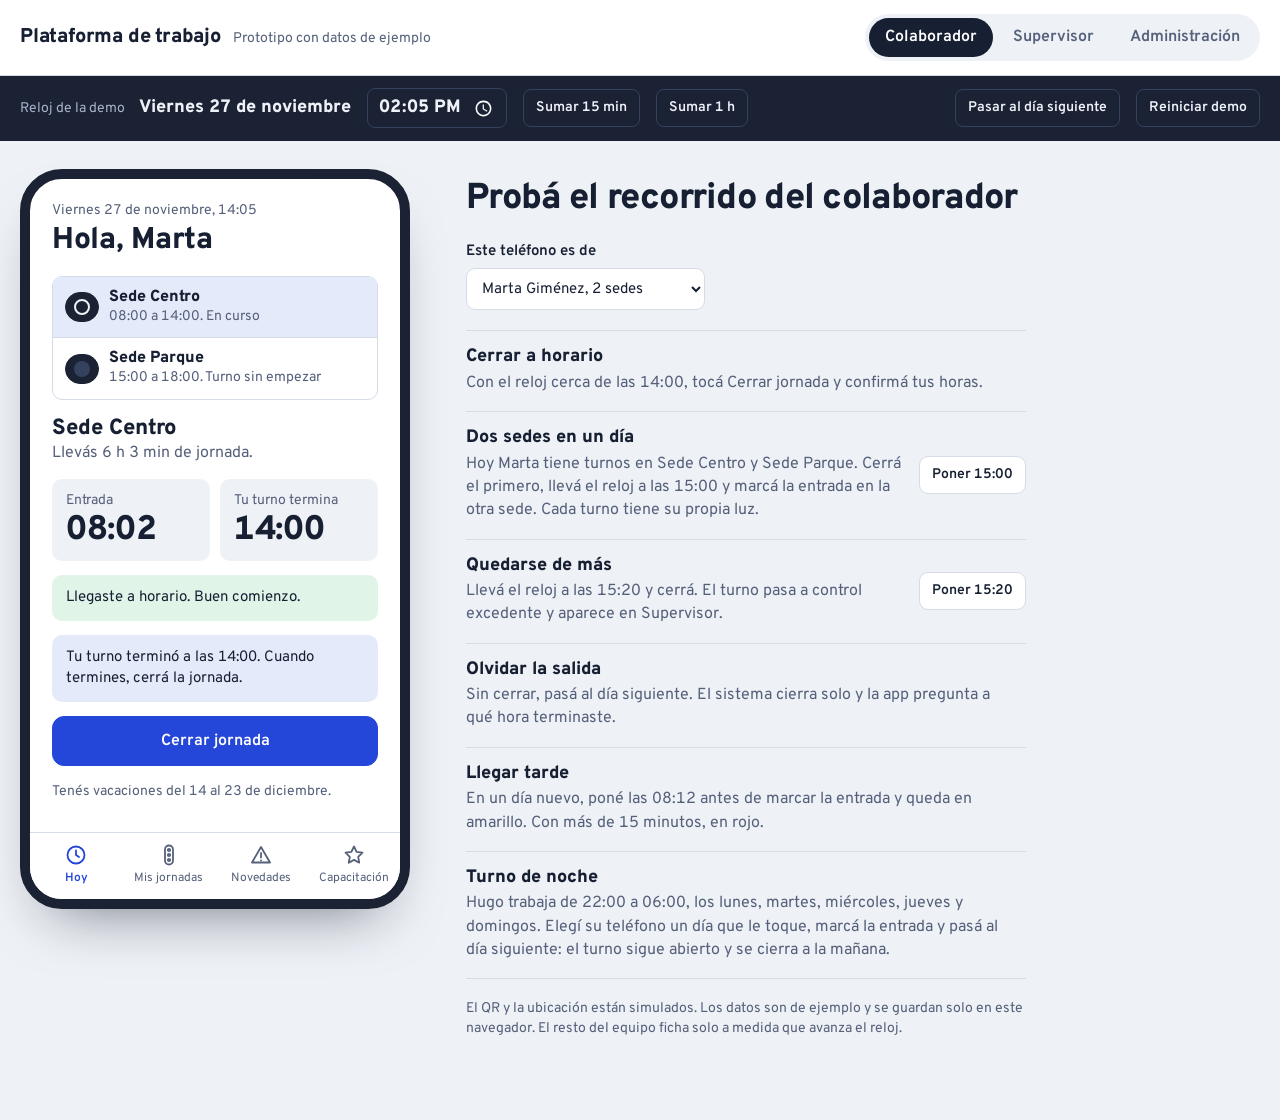
==== sitio/index.html @ c0f63da4 "Primera versión: prototipo navegable e instalable Fichaje por sede con semáforo, control excedente d" ====
<!DOCTYPE html>
<html lang="es">
<head>
<meta charset="utf-8">
<meta name="viewport" content="width=device-width, initial-scale=1">
<title>Plataforma de trabajo</title>
<meta name="robots" content="noindex">
<meta name="theme-color" content="#1A2233">
<link rel="manifest" href="manifest.webmanifest">
<link rel="icon" type="image/png" href="iconos/icono-192.png">
<link rel="apple-touch-icon" href="iconos/apple-touch-icon.png">
<meta name="mobile-web-app-capable" content="yes">
<meta name="apple-mobile-web-app-title" content="Plataforma">
<style>@font-face{font-family:"Overpass";font-style:normal;font-weight:100 900;font-display:swap;src:url(tipografia/overpass-latin-wght-normal.woff2) format("woff2")}</style>
<style>
:root{
  /* Idea de layout: barra y reloj de la demo arriba; el colaborador vive en un marco de teléfono y
     supervisión y administración en una columna ancha. El semáforo es siempre una carcasa oscura con luces. */
  --fondo:#EEF1F6; --superficie:#FFFFFF; --tinta:#172033; --tinta-2:#55607A; --linea:#D5DBE7;
  --accion:#2447D9; --accion-tinta:#FFFFFF; --accion-suave:#E5EAFB;
  --carcasa:#1A2233; --apagada:#35425F; --borde-carcasa:#1A2233; --sobre-carcasa:#EEF1F8; --sobre-carcasa-2:#A8B3CC;
  --verde:#27B56C; --ambar:#F2A51F; --rojo:#E5484D; --estrella:#FFFFFF; --rojo-texto:#B4232A;
  --verde-suave:#E0F4E8; --ambar-suave:#FCF0D6; --rojo-suave:#FBE4E4;
  --papel:#FFFFFF; --papel-tinta:#172033;
  --display:"Overpass","Segoe UI","Helvetica Neue",Arial,sans-serif;
  --cuerpo:"Overpass","Segoe UI","Helvetica Neue",Arial,sans-serif;
  --r:10px;
  color-scheme:light;
}
@media (prefers-color-scheme:dark){
  :root:not([data-theme="light"]){
    --fondo:#0E131D; --superficie:#171E2D; --tinta:#E9EDF6; --tinta-2:#9BA7C0; --linea:#2B354B;
    --accion:#8FA5FF; --accion-tinta:#0E131D; --accion-suave:#1D274A;
    --carcasa:#080B12; --apagada:#283247; --borde-carcasa:#2B354B; --sobre-carcasa:#EEF1F8; --sobre-carcasa-2:#8E9AB5;
    --verde:#35C97D; --ambar:#F5B13A; --rojo:#F0595E; --estrella:#FFFFFF; --rojo-texto:#FF9A9D;
    --verde-suave:#12301F; --ambar-suave:#382B10; --rojo-suave:#3A1719;
    color-scheme:dark;
  }
}
:root[data-theme="dark"]{
  --fondo:#0E131D; --superficie:#171E2D; --tinta:#E9EDF6; --tinta-2:#9BA7C0; --linea:#2B354B;
  --accion:#8FA5FF; --accion-tinta:#0E131D; --accion-suave:#1D274A;
  --carcasa:#080B12; --apagada:#283247; --borde-carcasa:#2B354B; --sobre-carcasa:#EEF1F8; --sobre-carcasa-2:#8E9AB5;
  --verde:#35C97D; --ambar:#F5B13A; --rojo:#F0595E; --estrella:#FFFFFF; --rojo-texto:#FF9A9D;
  --verde-suave:#12301F; --ambar-suave:#382B10; --rojo-suave:#3A1719;
  color-scheme:dark;
}

*,*::before,*::after{box-sizing:border-box}
html{-webkit-text-size-adjust:100%}
body{margin:0;background:var(--fondo);color:var(--tinta);font-family:var(--cuerpo);font-size:16px;line-height:1.45;font-variant-numeric:tabular-nums}
h1,h2,h3,p,ul,ol,dl,dd,fieldset{margin:0;padding:0}
ul,ol{list-style:none}
fieldset{border:0;min-width:0}
legend{padding:0}
h1,h2,h3{font-family:var(--display);font-weight:800;line-height:1.15;text-wrap:balance}
button,input,select,textarea{font:inherit;color:inherit}
button{cursor:pointer}
:focus-visible{outline:3px solid var(--accion);outline-offset:2px}
[hidden]{display:none!important}
.oculto{position:absolute;width:1px;height:1px;overflow:hidden;clip-path:inset(50%);white-space:nowrap}

/* Barra y reloj de la demo */
.barra{display:flex;flex-wrap:wrap;align-items:center;justify-content:space-between;gap:12px 24px;padding:14px 20px;background:var(--superficie);border-bottom:1px solid var(--linea)}
.marca{display:flex;flex-wrap:wrap;align-items:baseline;gap:4px 12px}
.marca strong{font-family:var(--display);font-weight:800;font-size:20px;letter-spacing:-.01em}
.marca span{font-size:14px;color:var(--tinta-2)}
.roles{display:flex;flex-wrap:wrap;gap:4px;padding:4px;background:var(--fondo);border-radius:999px}
.roles a{padding:8px 16px;border-radius:999px;color:var(--tinta-2);font-weight:600;text-decoration:none}
.roles a:hover{color:var(--tinta)}
.roles a[aria-current="page"]{background:var(--tinta);color:var(--superficie)}
.reloj{display:flex;flex-wrap:wrap;align-items:center;gap:10px 16px;padding:12px 20px;background:var(--carcasa);color:var(--sobre-carcasa);border-bottom:1px solid var(--borde-carcasa)}
.reloj-cuando{display:flex;flex-wrap:wrap;align-items:baseline;gap:4px 14px}
.reloj-titulo{font-size:14px;color:var(--sobre-carcasa-2)}
.reloj-fecha{font-family:var(--display);font-weight:800;font-size:18px}
.reloj input[type="time"]{min-height:38px;background:transparent;border:1px solid var(--apagada);border-radius:8px;padding:5px 10px;color:var(--sobre-carcasa);font-weight:800;font-size:18px;color-scheme:dark}
.btn-r{min-height:38px;background:transparent;border:1px solid var(--apagada);border-radius:8px;padding:7px 12px;color:var(--sobre-carcasa);font-weight:600;font-size:14px}
.btn-r:hover{border-color:var(--sobre-carcasa-2)}
.reloj :focus-visible{outline-color:var(--sobre-carcasa)}
.empuja{margin-left:auto}
/* Aviso para instalar en el teléfono: solo existe en el sitio publicado */
.instalar{display:flex;flex-wrap:wrap;align-items:center;gap:10px 14px;padding:12px 20px;background:var(--accion-suave);border-bottom:1px solid var(--linea)}
.instalar p{flex:1 1 260px;font-size:15px}

main{max-width:1320px;margin:0 auto;padding:28px 20px 80px}

/* Botones y formularios */
.btn{display:inline-flex;align-items:center;justify-content:center;min-height:50px;padding:12px 18px;border-radius:12px;border:1.5px solid var(--linea);background:var(--superficie);color:var(--tinta);font-weight:600;font-size:16px;text-align:center}
.btn:hover{border-color:var(--tinta-2)}
.btn.primario{background:var(--accion);border-color:var(--accion);color:var(--accion-tinta)}
.btn.primario:hover{filter:brightness(1.1)}
.btn.chico{min-height:38px;padding:7px 12px;font-size:14px;border-radius:9px}
.btn.ancho{width:100%}
.enlace{align-self:flex-start;background:none;border:0;padding:4px 0;color:var(--accion);font-weight:600;text-decoration:underline;text-underline-offset:3px;text-align:left}
input[type="text"],input[type="time"],input[type="date"],input[type="number"],select,textarea{min-height:42px;max-width:100%;background:var(--superficie);border:1.5px solid var(--linea);border-radius:9px;padding:8px 11px;font-weight:400}
input[type="file"]{max-width:100%;font-size:14px;font-weight:400}
textarea{width:100%;min-height:64px;resize:vertical}
input:disabled{opacity:.6}
.campo{display:flex;flex-direction:column;gap:6px;font-weight:600;font-size:15px}
.campo legend{font-weight:600;font-size:15px;margin-bottom:8px}
.campo-linea select{align-self:flex-start}
.opcion{display:flex;align-items:flex-start;gap:12px;padding:12px 14px;border:1.5px solid var(--linea);border-radius:var(--r);font-weight:400;font-size:16px;cursor:pointer}
.opcion + .opcion{margin-top:8px}
.opcion input{width:22px;height:22px;margin:1px 0 0;accent-color:var(--accion);flex:none}
.opcion:has(input:checked){border-color:var(--accion);background:var(--accion-suave)}
.segmento{display:grid;grid-template-columns:repeat(3,minmax(0,1fr));gap:6px}
.segmento label{position:relative;display:block;cursor:pointer}
.segmento input{position:absolute;inset:0;opacity:0;margin:0;cursor:pointer}
.segmento span{display:block;text-align:center;padding:10px 6px;border:1.5px solid var(--linea);border-radius:9px;font-weight:600}
.segmento input:checked + span{background:var(--tinta);border-color:var(--tinta);color:var(--superficie)}
.segmento input:focus-visible + span{outline:3px solid var(--accion);outline-offset:2px}
.nota{padding:12px 14px;border-radius:var(--r);font-size:15px}
.nota.ok{background:var(--verde-suave)}
.nota.obs{background:var(--ambar-suave)}
.nota.falta{background:var(--rojo-suave)}
.nota.info{background:var(--accion-suave)}
.form-nota{display:flex;flex-direction:column;gap:10px}
.fila-form{display:flex;flex-wrap:wrap;gap:8px;align-items:center}
.ayuda{font-size:14px;color:var(--tinta-2)}
.error{font-size:14px;font-weight:600;color:var(--rojo-texto)}
.error:empty{display:none}
.pill{display:inline-block;padding:2px 10px;border-radius:999px;background:var(--fondo);border:1px solid var(--linea);font-size:13px;font-weight:600;white-space:nowrap}
.pill.crit-alta{background:var(--rojo-suave);border-color:transparent}
.pill.crit-media{background:var(--ambar-suave);border-color:transparent}
.pill.est-resuelta{background:var(--verde-suave);border-color:transparent}
.pill.est-en_curso{background:var(--accion-suave);border-color:transparent}
.pill.fer{background:var(--tinta);border-color:var(--tinta);color:var(--superficie)}
.dia .pill,.nombre .pill{margin-left:8px;vertical-align:1px}
.caso-quien .pill + .pill{margin-left:6px}

/* Luces del semáforo: siempre sobre carcasa oscura */
.luz{--d:16px;position:relative;display:inline-block;width:var(--d);height:var(--d);border-radius:50%;background:var(--apagada);flex:none;vertical-align:middle}
.luz-verde{background:var(--verde)}
.luz-amarillo{background:var(--ambar)}
.luz-rojo{background:var(--rojo)}
.luz-revision{background:transparent;border:2px dashed var(--sobre-carcasa-2)}
.luz-en_curso{background:transparent;border:2px solid var(--sobre-carcasa)}
.luz-justificada::after{content:"";position:absolute;left:22%;right:22%;top:calc(50% - 1px);height:2px;border-radius:2px;background:var(--sobre-carcasa-2)}
.luz-estrella{background:none;border-radius:0;transform:scale(1.4)}
.luz-estrella svg{display:block;width:100%;height:100%;fill:var(--estrella)}
.chip-luz{display:inline-flex;align-items:center;justify-content:center;gap:7px;min-width:30px;height:30px;padding:0 8px;background:var(--carcasa);border:1px solid var(--borde-carcasa);border-radius:999px;color:var(--sobre-carcasa);font-weight:800;font-size:14px;flex:none}
.chips{display:flex;flex-wrap:wrap;gap:6px;min-width:236px}

/* Colaborador */
.demo-colab{display:grid;grid-template-columns:minmax(0,390px) minmax(0,1fr);gap:56px;align-items:start}
.telefono{display:grid;grid-template-rows:auto minmax(0,1fr) auto;height:740px;background:var(--superficie);border:10px solid var(--carcasa);border-radius:42px;overflow:hidden;box-shadow:0 30px 60px -32px rgba(15,22,40,.6)}
.cabecera-app{padding:22px 22px 12px}
.fecha-app{font-size:14px;color:var(--tinta-2)}
.cabecera-app h1{font-size:30px;letter-spacing:-.01em;margin-top:2px}
.pantalla{overflow-y:auto;padding:6px 22px 24px;display:flex;flex-direction:column;gap:16px}
.tabs{display:grid;grid-template-columns:repeat(4,minmax(0,1fr));border-top:1px solid var(--linea);background:var(--superficie)}
.tabs button{display:flex;flex-direction:column;align-items:center;gap:3px;padding:10px 2px 12px;background:none;border:0;color:var(--tinta-2);font-size:12px}
.tabs button[aria-current="true"]{color:var(--accion);font-weight:600}
.tabs svg{width:24px;height:24px;fill:none;stroke:currentColor;stroke-width:1.8;stroke-linecap:round;stroke-linejoin:round}
.bloque{display:flex;flex-direction:column;gap:14px}
.sede{font-family:var(--display);font-weight:800;font-size:22px;line-height:1.2}
.turno-txt{color:var(--tinta-2)}
.titulo-tab{font-size:22px}
.subtitulo{font-size:17px;margin-top:6px}
.tiempos{display:grid;grid-template-columns:repeat(2,minmax(0,1fr));gap:10px}
.tiempo{display:flex;flex-direction:column;background:var(--fondo);border-radius:var(--r);padding:12px 14px}
.tiempo span{font-size:14px;color:var(--tinta-2)}
.tiempo strong{font-family:var(--display);font-weight:800;font-size:34px;line-height:1.1;letter-spacing:-.01em}
.qr-caja{display:flex;flex-direction:column;align-items:center;gap:8px;padding:18px;background:var(--fondo);border-radius:var(--r);font-size:14px;color:var(--tinta-2)}
.qr{width:128px;height:128px;background:var(--papel);border-radius:8px}
.qr rect{fill:var(--papel-tinta)}
.qr .hueco{fill:var(--papel)}

.cierre-ok{display:flex;flex-direction:column;align-items:center;text-align:center;gap:12px;padding-top:4px}
.semaforo-v{display:grid;gap:9px;padding:11px;background:var(--carcasa);border:1px solid var(--borde-carcasa);border-radius:30px}
.foco{display:grid;place-items:center;width:46px;height:46px;border-radius:50%;background:var(--apagada)}
.foco.verde{background:var(--verde)}
.foco.ambar{background:var(--ambar)}
.foco.rojo{background:var(--rojo)}
.foco.en-revision{background:transparent;border:3px dashed var(--sobre-carcasa-2)}
.foco.con-estrella{background:transparent}
.foco.con-estrella svg{width:48px;height:48px;fill:var(--estrella)}
.cierre-ok h2{font-size:30px;letter-spacing:-.01em}
.mensaje{font-size:18px;max-width:27ch}
.resultado{display:flex;align-items:center;gap:10px;font-weight:600;font-size:15px;text-align:left}
.racha{color:var(--tinta-2);font-size:15px}
.acciones{display:flex;flex-direction:column;gap:10px;width:100%;margin-top:6px}
.festejo .foco.on{animation:encender .8s cubic-bezier(.2,.8,.2,1) both}
.festejo h2,.festejo .mensaje{animation:subir .5s .3s ease-out both}
@keyframes encender{0%{transform:scale(.55);filter:brightness(.35)}60%{transform:scale(1.12);filter:none}100%{transform:scale(1)}}
@keyframes subir{from{opacity:0;transform:translateY(8px)}to{opacity:1;transform:none}}

.cuentas{display:grid;grid-template-columns:repeat(2,minmax(0,1fr));gap:8px 12px}
.cuentas li{display:flex;align-items:center;gap:8px;font-size:15px}
.fila{display:grid;grid-template-columns:46px minmax(0,1fr)}
.riel{display:grid;place-items:center;background:var(--carcasa);border-left:1px solid var(--borde-carcasa);border-right:1px solid var(--borde-carcasa)}
.fila:first-child .riel{border-top:1px solid var(--borde-carcasa);border-radius:23px 23px 0 0}
.fila:last-child .riel{border-bottom:1px solid var(--borde-carcasa);border-radius:0 0 23px 23px}
.fila:only-child .riel{border-radius:23px}
.riel .luz{--d:20px}
.cont{min-width:0;padding:12px 0 12px 14px;border-bottom:1px solid var(--linea)}
.fila:last-child .cont{border-bottom:0}
.linea1{display:flex;justify-content:space-between;align-items:baseline;gap:10px}
.dia{font-weight:800}
.horas{color:var(--tinta-2);font-size:15px;white-space:nowrap}
.det{font-size:15px}
.descargo{font-size:14px;color:var(--tinta-2);margin-top:2px}
.form-descargo{display:flex;flex-direction:column;align-items:flex-start;gap:8px;margin-top:6px}
.lista-nov li{display:flex;flex-direction:column;gap:4px;padding:12px 0;border-bottom:1px solid var(--linea)}
.lista-nov li:last-child{border-bottom:0}
.logros{display:flex;flex-direction:column}
.logros li{display:flex;align-items:baseline;gap:12px;padding:10px 0;border-bottom:1px solid var(--linea);font-size:15px}
.logros b{font-family:var(--display);font-weight:800;font-size:22px;min-width:74px}

.guia{display:flex;flex-direction:column;gap:20px;max-width:560px;padding-top:10px}
.guia h2{font-size:36px;letter-spacing:-.02em}
.pruebas li{display:grid;grid-template-columns:minmax(0,1fr) auto;gap:4px 16px;align-items:center;padding:16px 0;border-top:1px solid var(--linea)}
.pruebas li:last-child{border-bottom:1px solid var(--linea)}
.pruebas h3{grid-column:1;font-size:18px}
.pruebas p{grid-column:1;color:var(--tinta-2)}
.pruebas .btn{grid-column:2;grid-row:1 / span 2}

/* Supervisión y administración */
.pagina{display:flex;flex-direction:column;gap:38px}
.titulo-pagina h1{font-size:40px;letter-spacing:-.02em}
.titulo-pagina p{color:var(--tinta-2)}
.indicadores{display:grid;grid-template-columns:repeat(4,minmax(0,1fr));border-top:1px solid var(--linea);border-bottom:1px solid var(--linea)}
.indicadores li{display:flex;align-items:baseline;gap:10px;padding:14px 16px 14px 0}
.indicadores li + li{border-left:1px solid var(--linea);padding-left:16px}
.indicadores b{font-family:var(--display);font-weight:800;font-size:30px}
.indicadores span{color:var(--tinta-2);font-size:15px}
.seccion{display:flex;flex-direction:column;gap:14px}
.seccion > h2{font-size:24px;letter-spacing:-.01em}
.bajada{color:var(--tinta-2);margin-top:-8px;max-width:72ch}
.panel{background:var(--superficie);border:1px solid var(--linea);border-radius:14px}
.vacio{padding:18px 20px;color:var(--tinta-2)}
.nombre{font-weight:800}
td .nombre{white-space:nowrap}
.sub{color:var(--tinta-2);font-size:15px}
.caso{display:grid;grid-template-columns:minmax(0,210px) minmax(0,1fr) minmax(0,270px);gap:22px;padding:18px 20px;border-bottom:1px solid var(--linea)}
.caso:last-child{border-bottom:0}
.caso-quien{display:flex;flex-direction:column;gap:6px}
.caso-datos{display:grid;grid-template-columns:repeat(2,minmax(0,1fr));gap:10px 18px;align-content:start}
.caso-datos dt{font-size:13px;color:var(--tinta-2)}
.caso-datos dd{font-weight:600}
.caso-datos .ancho{grid-column:1 / -1}
.caso-datos .ancho dd{font-weight:400}
.caso-form{display:flex;flex-direction:column;align-items:flex-start;gap:10px}
.caso-form legend{font-size:13px;color:var(--tinta-2);margin-bottom:4px}
.radio{display:flex;align-items:center;gap:8px;padding:4px 0;cursor:pointer}
.radio input{width:18px;height:18px;margin:0;accent-color:var(--accion)}
.linea{display:flex;align-items:center;gap:10px;font-size:15px}
.renglon{display:grid;grid-template-columns:auto minmax(0,1fr) auto;gap:14px;align-items:center;padding:14px 20px;border-bottom:1px solid var(--linea)}
.renglon.dos{grid-template-columns:minmax(0,1fr) auto}
.renglon > .pill{min-width:62px;text-align:center}
.renglon:last-child{border-bottom:0}
.renglon-accion{display:flex;flex-wrap:wrap;gap:8px;align-items:center}
.renglon-accion select{min-height:38px;padding:5px 9px;font-size:15px}
.tabla-wrap{overflow-x:auto}
table{width:100%;border-collapse:collapse;font-size:15px}
th{padding:12px 14px;border-bottom:1px solid var(--linea);font-size:13px;font-weight:600;color:var(--tinta-2);text-align:left;white-space:nowrap}
td{padding:11px 14px;border-bottom:1px solid var(--linea);vertical-align:middle}
tbody tr:last-child td{border-bottom:0}
tfoot td{border-top:1px solid var(--linea);border-bottom:0;font-weight:600}
td.num,th.num{text-align:right;white-space:nowrap}
.estado-celda{display:flex;align-items:center;gap:9px;min-width:220px}
.tabla-edit input,.tabla-edit select{min-height:38px;padding:5px 9px;font-size:15px}
.tabla-edit th,.tabla-edit td{padding-left:6px;padding-right:6px}
.tabla-edit th:first-child,.tabla-edit td:first-child{padding-left:20px}
.tabla-edit input[type="text"]{width:132px}
.tabla-edit input[type="number"]{width:100px}
.par{display:inline-flex;align-items:center;gap:8px;white-space:nowrap;color:var(--tinta-2);font-size:14px}
.par input{color:var(--tinta)}
.tilde{display:inline-flex;align-items:center;gap:8px;cursor:pointer}
.tilde input{width:18px;height:18px;min-height:0;margin:0;padding:0;accent-color:var(--accion)}
.form-alta{display:grid;grid-template-columns:repeat(auto-fit,minmax(215px,1fr));gap:12px;align-items:end;padding:18px 20px;border-top:1px solid var(--linea)}
.form-alta .error,.form-alta .btn{grid-column:1 / -1}
.form-alta .btn{justify-self:start}
.form-alta input,.form-alta select{width:100%}
.reglas{display:grid;grid-template-columns:repeat(3,minmax(0,1fr));gap:20px;padding:18px 20px}
.regla{display:flex;flex-direction:column;align-items:flex-start;gap:6px}
.regla label{font-weight:800}
.regla p{font-size:14px;color:var(--tinta-2)}
.regla p.nombre{font-size:16px;color:var(--tinta)}
.regla input{width:96px}
.pie-tabla{padding:12px 20px 16px;border-top:1px solid var(--linea);font-size:14px;color:var(--tinta-2);max-width:none}

.tablero-wrap{overflow-x:auto;padding:16px 20px 12px}
.tablero{display:grid;row-gap:8px;align-items:center;width:max-content}
.t-dia{font-size:12px;line-height:1.2;color:var(--tinta-2);text-align:center}
.t-dia span{display:block}
.t-dia.fer{margin:0 2px;padding:2px 0;border-radius:6px;background:var(--tinta);color:var(--superficie)}
.leyenda .t-dia.muestra{display:inline-grid;place-items:center;width:22px;height:22px;margin:0;padding:0;font-weight:600}
.t-nombre{padding-right:16px;font-weight:600;white-space:nowrap;line-height:1.2}
.t-nombre span{display:block;font-weight:400;font-size:12px;color:var(--tinta-2)}
.t-celda{display:grid;place-items:center;height:32px;background:var(--carcasa)}
.t-celda.pri{border-radius:16px 0 0 16px}
.t-celda.ult{border-radius:0 16px 16px 0}
.t-luz{display:grid;place-items:center;width:28px;height:28px;padding:0;background:none;border:0;border-radius:50%}
.t-luz:hover{background:var(--apagada)}
.t-luz[aria-pressed="true"]{box-shadow:0 0 0 2px var(--sobre-carcasa)}
.t-luz:focus-visible{outline-color:var(--sobre-carcasa)}
.leyenda{display:flex;flex-wrap:wrap;gap:8px 18px;padding:4px 20px 14px;font-size:14px;color:var(--tinta-2)}
.leyenda li{display:flex;align-items:center;gap:7px}
.leyenda .chip-luz{height:24px;min-width:24px;padding:0 5px}
.detalle{margin:0 20px 18px;padding:14px 16px;background:var(--fondo);border-radius:var(--r);font-size:15px}

#aviso{position:fixed;left:50%;bottom:24px;z-index:10;width:max-content;max-width:min(540px,calc(100% - 32px));padding:12px 18px;background:var(--tinta);color:var(--superficie);border-radius:12px;font-weight:600;font-size:15px;opacity:0;transform:translate(-50%,16px);transition:opacity .2s,transform .2s;pointer-events:none}
#aviso.visible{opacity:1;transform:translate(-50%,0)}

/* Sub-navegación de administración */
.subtabs{display:flex;flex-wrap:wrap;gap:2px 6px;margin-top:-16px;border-bottom:1px solid var(--linea)}
.subtabs button{margin-bottom:-1px;padding:10px 14px;background:none;border:0;border-bottom:3px solid transparent;color:var(--tinta-2);font-weight:600}
.subtabs button:hover{color:var(--tinta)}
.subtabs button[aria-current="true"]{color:var(--tinta);border-bottom-color:var(--accion)}

/* Casillas de lunes a domingo */
.dias{display:inline-flex;gap:3px}
.dias label{position:relative;display:block;cursor:pointer}
.dias input{position:absolute;inset:0;width:100%;height:100%;min-height:0;opacity:0;margin:0;cursor:pointer}
.dias span{display:grid;place-items:center;width:27px;height:34px;border:1.5px solid var(--linea);border-radius:8px;font-size:13px;font-weight:600;color:var(--tinta-2)}
.dias input:checked + span{background:var(--tinta);border-color:var(--tinta);color:var(--superficie)}
.dias input:focus-visible + span{outline:3px solid var(--accion);outline-offset:2px}

/* Turnos del día en el teléfono */
.turnos-hoy{border:1px solid var(--linea);border-radius:var(--r);overflow:hidden}
.turnos-hoy li{display:grid;grid-template-columns:auto minmax(0,1fr);gap:10px;align-items:center;padding:10px 12px;border-bottom:1px solid var(--linea)}
.turnos-hoy li:last-child{border-bottom:0}
.turnos-hoy li[aria-current="true"]{background:var(--accion-suave)}
.turnos-hoy .dia{line-height:1.25}
.horas-t{font-size:14px;color:var(--tinta-2)}
.sede-mini{font-size:14px;color:var(--tinta-2)}

/* Grilla por sede: horario contratado, personas asignadas y cobertura */
.sedes-sel{display:flex;flex-wrap:wrap;gap:8px}
.sedes-sel button{display:flex;flex-direction:column;align-items:flex-start;gap:2px;padding:10px 16px;background:var(--superficie);border:1.5px solid var(--linea);border-radius:12px;text-align:left}
.sedes-sel button:hover{border-color:var(--tinta-2)}
.sedes-sel button[aria-current="true"]{border-color:var(--tinta);box-shadow:inset 0 0 0 1px var(--tinta)}
.sedes-sel b{font-weight:800}
.sedes-sel span{font-size:13px;color:var(--tinta-2)}
.semana-nav{display:flex;flex-wrap:wrap;align-items:center;gap:8px;padding:16px 20px 0}
.semana-nav strong{margin-right:auto;font-family:var(--display);font-weight:800;font-size:20px}
.grilla-wrap{overflow-x:auto;padding:14px 20px 12px}
.grilla{display:grid;grid-template-columns:46px repeat(7,minmax(120px,1fr));grid-template-rows:auto auto;gap:8px 6px;min-width:928px}
.g-eje{grid-column:1;grid-row:2;position:relative}
.g-eje span{position:absolute;right:4px;transform:translateY(-50%);font-size:12px;color:var(--tinta-2)}
.g-dia{display:grid;grid-template-rows:subgrid;grid-row:1 / span 2;min-width:0}
.g-cab{display:flex;flex-direction:column;align-items:flex-start;gap:5px;min-height:52px;padding:0 2px}
.g-fecha{display:flex;flex-wrap:wrap;align-items:center;gap:4px 6px}
.g-dia.hoy .g-cab strong{color:var(--accion)}
.g-cuerpo{position:relative;overflow:hidden;container-type:inline-size;border-radius:8px;background-color:var(--fondo);background-image:repeating-linear-gradient(to bottom,var(--linea) 0,var(--linea) 1px,transparent 1px,transparent var(--hora,42px))}
.g-franja{position:absolute;left:0;right:0;background:var(--accion-suave);border-top:2px solid var(--accion);border-bottom:2px solid var(--accion)}
.g-pers{position:absolute;display:flex;flex-direction:column;overflow:hidden;padding:4px 5px;background:var(--superficie);border:1.5px solid var(--tinta);border-radius:7px;font-size:12px;line-height:1.25;overflow-wrap:anywhere}
.g-pers b{font-size:13px;font-weight:800}
.g-pers span{color:var(--tinta-2)}
.g-pers.bajo .tercero{display:none}
.g-pers.angosto{padding:4px 4px}
.g-pers.angosto b{font-size:12px}
.g-pers.minimo{padding:1px 5px}
.g-pers.minimo span{display:none}
.g-pers.vertical{align-items:center;padding:5px 1px}
.g-pers.vertical b{writing-mode:vertical-rl;transform:rotate(180deg);white-space:nowrap;font-size:12px}
@container (max-width:139px){
  .g-pers.angosto{align-items:center;padding:5px 1px}
  .g-pers.angosto b{writing-mode:vertical-rl;transform:rotate(180deg);white-space:nowrap}
  .g-pers.angosto span{display:none}
}
.g-pers.aus{border-style:dashed;border-color:var(--tinta-2);background:repeating-linear-gradient(135deg,var(--superficie) 0,var(--superficie) 6px,var(--fondo) 6px,var(--fondo) 12px)}
.g-pers.aus b{color:var(--tinta-2);text-decoration:line-through}
.g-seg{position:absolute;left:78%;right:0;display:flex;flex-direction:column;justify-content:center;align-items:center;padding:2px 1px;background:var(--verde-suave);border-left:4px solid var(--verde);font-size:12px;line-height:1.25}
.g-seg.falta{background:var(--rojo-suave);border-left-color:var(--rojo)}
.g-seg b{font-weight:800;white-space:nowrap}
.m-franja,.m-pers,.m-seg{display:inline-block;width:24px;height:14px;border-radius:3px}
.m-franja{background:var(--accion-suave);border-top:2px solid var(--accion);border-bottom:2px solid var(--accion);border-radius:0}
.m-pers{background:var(--superficie);border:1.5px solid var(--tinta)}
.m-pers.aus{border-style:dashed;border-color:var(--tinta-2)}
.m-seg{background:var(--verde-suave);border-left:4px solid var(--verde);border-radius:0}
.m-seg.falta{background:var(--rojo-suave);border-left-color:var(--rojo)}
.fila-flex{display:flex;flex-wrap:wrap;align-items:center;gap:12px 20px;padding:14px 20px;border-bottom:1px solid var(--linea)}
.fila-flex input,.fila-flex select{min-height:38px;padding:5px 9px;font-size:15px}
.corto{width:76px}
.alertas{display:flex;flex-direction:column;gap:8px;padding:14px 20px;border-top:1px solid var(--linea)}
.mismo{color:var(--tinta-2)}
.subtotal td{background:var(--fondo);font-weight:600}
td > .sub{display:block;font-size:13px}
.tabla-fer td:nth-child(2){min-width:230px}
.tabla-liq th{white-space:normal;vertical-align:bottom}
.tabla-liq th,.tabla-liq td{padding-left:10px;padding-right:10px}
.tabla-liq th:first-child,.tabla-liq td:first-child{padding-left:20px}
.tabla-liq th:last-child,.tabla-liq td:last-child{padding-right:20px}
.tabla-liq .chips{min-width:150px}
.tabla-liq td .sub{display:block;font-size:13px;font-weight:400;white-space:normal}
.tabla-liq td:first-child .sub{white-space:nowrap}
.form-alta fieldset.campo{align-self:stretch}
.form-alta .campo legend{margin-bottom:6px}
.form-alta .dias span{height:42px}


@media (max-width:900px){
  .demo-colab{grid-template-columns:minmax(0,1fr);gap:28px}
  .telefono{width:100%;max-width:420px;margin:0 auto}
  .guia{max-width:none}
  .caso{grid-template-columns:minmax(0,1fr)}
  .indicadores{grid-template-columns:repeat(2,minmax(0,1fr))}
  .indicadores li + li{border-left:0;padding-left:0}
  .reglas{grid-template-columns:minmax(0,1fr)}
  .renglon{grid-template-columns:auto minmax(0,1fr)}
  .renglon > .renglon-accion{grid-column:1 / -1}
  .renglon.dos{grid-template-columns:minmax(0,1fr)}
  .empuja{margin-left:0}
}
@media (max-width:520px){
  main{padding:0 0 64px}
  .barra{padding:12px 16px}
  .roles{width:100%;border-radius:14px}
  .roles a{flex:1;padding:8px 6px;border-radius:10px;font-size:14px;text-align:center}
  .reloj{padding:10px 16px;gap:8px}
  .instalar{padding:10px 16px}
  .reloj-cuando{flex:1 1 100%}
  .reloj input[type="time"]{min-height:36px;font-size:16px}
  .btn-r{min-height:36px;padding:6px 10px;font-size:13px}
  .telefono{max-width:none;height:auto;min-height:560px;border:0;border-radius:0;box-shadow:none;overflow:visible}
  .pantalla{overflow:visible}
  .tabs{position:sticky;bottom:0}
  .guia,.pagina{padding:24px 16px 0}
  .subtabs{margin-top:-10px}
  .subtabs button{padding:9px 10px;font-size:15px}
  .semana-nav strong{flex:1 1 100%}
  .guia h2{font-size:28px}
  .titulo-pagina h1{font-size:32px}
  .pruebas li{grid-template-columns:minmax(0,1fr)}
  .pruebas .btn{grid-column:1;grid-row:auto;justify-self:start;margin-top:6px}
}
@media (prefers-reduced-motion:reduce){
  .festejo .foco.on,.festejo h2,.festejo .mensaje{animation:none}
  #aviso{transition:none}
}

</style>
</head>
<body>
<header class="barra">
  <div class="marca"><strong>Plataforma de trabajo</strong><span>Prototipo con datos de ejemplo</span></div>
  <nav class="roles" aria-label="Vistas del prototipo">
    <a href="#colaborador">Colaborador</a>
    <a href="#supervisor">Supervisor</a>
    <a href="#administracion">Administración</a>
  </nav>
</header>
<section class="reloj" aria-label="Reloj de la demo">
  <span class="reloj-cuando"><span class="reloj-titulo">Reloj de la demo</span><span class="reloj-fecha" id="reloj-fecha"></span></span>
  <label class="oculto" for="reloj-hora">Hora simulada</label>
  <input type="time" id="reloj-hora">
  <button class="btn-r" type="button" data-a="mas" data-min="15" id="reloj-15">Sumar 15 min</button>
  <button class="btn-r" type="button" data-a="mas" data-min="60" id="reloj-60">Sumar 1 h</button>
  <button class="btn-r empuja" type="button" data-a="dia" id="reloj-dia">Pasar al día siguiente</button>
  <button class="btn-r" type="button" data-a="reiniciar" id="reloj-reiniciar">Reiniciar demo</button>
</section>
<section class="instalar" id="instalar" hidden aria-label="Instalar la aplicación">
  <p id="instalar-texto"></p>
  <button class="btn chico primario" type="button" id="instalar-si">Instalar</button>
  <button class="btn chico" type="button" id="instalar-no">Ahora no</button>
</section>
<main id="vista"></main>
<div id="aviso" role="status" aria-live="polite"></div>
<script>
'use strict';

/* Reglas, datos de ejemplo y acciones. Sin acceso al DOM: este archivo se puede probar en Node.
   Modelo: un colaborador tiene una o más asignaciones (sede, días, turno, modalidad, valor).
   Cada asignación genera un tramo por día trabajado; el semáforo se calcula por tramo.
   Se trabaja todos los días, las 24 horas: los horarios se guardan en minutos desde las 00:00 del día
   en que empieza el tramo, y un turno nocturno termina pasado el minuto 1440. */

const VERSION = 3;
const CLAVE = 'prototipo-jornadas-v' + VERSION;
const INICIO = '2026-11-27';
const DIAS = ['domingo', 'lunes', 'martes', 'miércoles', 'jueves', 'viernes', 'sábado'];
const DIAS_C = ['dom', 'lun', 'mar', 'mié', 'jue', 'vie', 'sáb'];
const DIA_ISO = { 1: 'lunes', 2: 'martes', 3: 'miércoles', 4: 'jueves', 5: 'viernes', 6: 'sábado', 7: 'domingo' };
const MESES = ['enero', 'febrero', 'marzo', 'abril', 'mayo', 'junio', 'julio', 'agosto', 'septiembre', 'octubre', 'noviembre', 'diciembre'];
const SEMANA = [1, 2, 3, 4, 5, 6, 7];
/* Agenda nacional: lo que queda de 2026 y el calendario 2027 que surge de la Ley 27.399.
   Faltan los días no laborables con fines turísticos de 2027: se agregan cuando se publiquen. */
const CALENDARIO = [
  { f: '2026-11-23', nombre: 'Día de la Soberanía Nacional', tipo: 'feriado', nota: 'Trasladado del 20 de noviembre' },
  { f: '2026-12-07', nombre: 'Día no laborable con fines turísticos', tipo: 'no_laborable' },
  { f: '2026-12-08', nombre: 'Inmaculada Concepción de María', tipo: 'feriado' },
  { f: '2026-12-25', nombre: 'Navidad', tipo: 'feriado' },
  { f: '2027-01-01', nombre: 'Año Nuevo', tipo: 'feriado' },
  { f: '2027-02-08', nombre: 'Carnaval', tipo: 'feriado' },
  { f: '2027-02-09', nombre: 'Carnaval', tipo: 'feriado' },
  { f: '2027-03-24', nombre: 'Día Nacional de la Memoria por la Verdad y la Justicia', tipo: 'feriado' },
  { f: '2027-03-25', nombre: 'Jueves Santo', tipo: 'no_laborable' },
  { f: '2027-03-26', nombre: 'Viernes Santo', tipo: 'feriado' },
  { f: '2027-04-02', nombre: 'Día del Veterano y de los Caídos en la Guerra de Malvinas', tipo: 'feriado' },
  { f: '2027-05-01', nombre: 'Día del Trabajador', tipo: 'feriado' },
  { f: '2027-05-25', nombre: 'Día de la Revolución de Mayo', tipo: 'feriado' },
  { f: '2027-06-20', nombre: 'Paso a la Inmortalidad del General Manuel Belgrano', tipo: 'feriado' },
  { f: '2027-06-21', nombre: 'Paso a la Inmortalidad del General Martín Miguel de Güemes', tipo: 'feriado', nota: 'Trasladado del 17 de junio' },
  { f: '2027-07-09', nombre: 'Día de la Independencia', tipo: 'feriado' },
  { f: '2027-08-16', nombre: 'Paso a la Inmortalidad del General José de San Martín', tipo: 'feriado', nota: 'Trasladado del 17 de agosto' },
  { f: '2027-10-11', nombre: 'Día del Respeto a la Diversidad Cultural', tipo: 'feriado', nota: 'Trasladado del 12 de octubre' },
  { f: '2027-11-20', nombre: 'Día de la Soberanía Nacional', tipo: 'feriado', nota: 'Cae sábado: puede cambiar de fecha si sale una norma' },
  { f: '2027-12-08', nombre: 'Inmaculada Concepción de María', tipo: 'feriado' },
  { f: '2027-12-25', nombre: 'Navidad', tipo: 'feriado' }
];
const TIPOS_FERIADO = { feriado: 'Feriado nacional', no_laborable: 'Día no laborable' };
/* Recargo sugerido para la hora trabajada, en porcentaje sobre el valor hora. */
const SUGERIDO = { recFeriado: 100, recNoLab: 0 };
const MOTIVOS = { licencia: 'Licencia', vacaciones: 'Vacaciones', aviso: 'Ausencia con aviso', franco: 'Franco' };
const TIPOS_LIC = { vacaciones: 'Vacaciones', licencia: 'Licencia', franco: 'Franco' };
const LIC_FRASE = { vacaciones: 'de vacaciones', licencia: 'con licencia', franco: 'de franco' };
const TIPOS_NOV = { infra: 'Infraestructura crítica', equipo: 'Elementos o equipos dañados', insumos: 'Falta de insumos', otra: 'Otra solicitud' };
const CRITICIDAD = { baja: 'Baja', media: 'Media', alta: 'Alta' };
const ESTADOS_NOV = { abierta: 'Abierta', en_curso: 'En curso', resuelta: 'Resuelta' };
const MOTIVOS_EXTRA = [
  'Me quedé a terminar el encerado del hall.',
  'Hubo un derrame en el depósito y lo limpié antes de irme.',
  'Cubrí el sector de un compañero hasta que llegó el relevo.',
  'Me pidieron dejar lista la sala para un evento.'
];

/* ---------- Fechas y horas ---------- */

function pad(n) { return String(n).padStart(2, '0'); }
/* Hora del día de un minuto relativo: 1800 (las 06:00 del día siguiente) se muestra 06:00. */
function hm(m) {
  if (m == null) return 'Sin marcar';
  const x = ((Math.round(m) % 1440) + 1440) % 1440;
  return pad(Math.floor(x / 60)) + ':' + pad(x % 60);
}
function aMin(s) {
  const p = /^(\d{1,2}):(\d{2})/.exec(s || '');
  if (!p) return null;
  const h = +p[1], mi = +p[2];
  return h > 23 || mi > 59 ? null : h * 60 + mi;
}
function dur(m) {
  m = Math.max(0, Math.round(m));
  const h = Math.floor(m / 60), r = m % 60;
  if (h && r) return h + ' h ' + r + ' min';
  if (h) return h + ' h';
  return r + ' min';
}
function cap(t) { return t ? t.charAt(0).toUpperCase() + t.slice(1) : t; }
function enLista(l) { return l.length < 2 ? l.join('') : l.slice(0, -1).join(', ') + ' y ' + l[l.length - 1]; }
function fechaObj(iso) { const p = iso.split('-').map(Number); return new Date(Date.UTC(p[0], p[1] - 1, p[2])); }
function isoDe(d) { return d.getUTCFullYear() + '-' + pad(d.getUTCMonth() + 1) + '-' + pad(d.getUTCDate()); }
function sumarDias(iso, n) { const d = fechaObj(iso); d.setUTCDate(d.getUTCDate() + n); return isoDe(d); }
function diasEntre(a, b) { return Math.round((fechaObj(b).getTime() - fechaObj(a).getTime()) / 86400000); }
function diaSemana(iso) { return fechaObj(iso).getUTCDay(); }
function dIso(iso) { return diaSemana(iso) || 7; }
function fechaLarga(iso) { const d = fechaObj(iso); return DIAS[d.getUTCDay()] + ' ' + d.getUTCDate() + ' de ' + MESES[d.getUTCMonth()]; }
function fechaCorta(iso) { const d = fechaObj(iso); return DIAS_C[d.getUTCDay()] + ' ' + d.getUTCDate(); }
function fechaMedia(iso) { const d = fechaObj(iso); return d.getUTCDate() + ' de ' + MESES[d.getUTCMonth()]; }
function mesDe(iso) { return iso.slice(0, 7); }
function nombreMes(iso) { return MESES[fechaObj(iso).getUTCMonth()]; }
function listaDias(ds) {
  const o = ds.slice().sort((a, b) => a - b), k = o.join('');
  if (o.length >= 7) return 'todos los días';
  if (k === '12345') return 'de lunes a viernes';
  if (k === '123456') return 'de lunes a sábado';
  const n = o.map(d => DIA_ISO[d] + (d >= 6 ? 's' : ''));
  if (n.length === 1) return 'los ' + n[0];
  return 'los ' + n.slice(0, -1).join(', ') + ' y ' + n[n.length - 1];
}
function lunesDe(iso) { return sumarDias(iso, 1 - dIso(iso)); }
function esFecha(s) { return /^\d{4}-\d{2}-\d{2}$/.test(s || '') && isoDe(fechaObj(s)) === s; }
function vigente(a, f) { return (!a.desde || f >= a.desde) && (!a.hasta || f <= a.hasta); }
function seCruzan(x, y) { return (!x.hasta || !y.desde || y.desde <= x.hasta) && (!y.hasta || !x.desde || x.desde <= y.hasta); }
function diasCorridos(desde, hasta) { return Math.max(0, diasEntre(desde, hasta) + 1); }
/* Fin de un turno en minutos relativos: si la hora de fin no es posterior al inicio, termina al día siguiente. */
function finRel(ti, hasta) { return hasta > ti ? hasta : hasta + 1440; }
/* Hora del día llevada a minutos relativos de un tramo: lo anterior al inicio se entiende como del día siguiente. */
function aRel(j, m) { return m == null ? null : (m < j.ti % 1440 ? m + 1440 : m); }
function diasValidos(lista) {
  const o = [];
  for (const x of lista || []) { const d = Number(x); if (d >= 1 && d <= 7 && o.indexOf(d) < 0) o.push(d); }
  return o.sort((a, b) => a - b);
}

/* ---------- Azar reproducible para los datos de ejemplo ---------- */

function rnd(S) {
  let t = (S.rng = (S.rng + 0x6D2B79F5) | 0);
  t = Math.imul(t ^ (t >>> 15), t | 1);
  t ^= t + Math.imul(t ^ (t >>> 7), t | 61);
  return ((t ^ (t >>> 14)) >>> 0) / 4294967296;
}
function ent(S, a, b) { return a + Math.floor(rnd(S) * (b - a + 1)); }

/* ---------- Regla central: el estado de un tramo ----------
   P.gracia  minutos de tolerancia en la llegada (verde)
   P.rojo    demora a partir de la cual el tramo queda en rojo
   P.margen  minutos de más a partir de los cuales se abre el control excedente
   rel       la hora actual en minutos relativos al día del tramo */

function evaluar(j, P, rel) {
  const r = { estado: '', detalle: '', demora: 0, desde: j.ti, excedente: null, pendiente: false, extra: 0, normales: 0, enRevision: 0, inasistencia: false, enVivo: false };
  if (j.justif) {
    r.estado = 'justificada';
    r.detalle = MOTIVOS[j.justif] || 'Justificada';
    return r;
  }
  if (j.entrada == null) {
    if (!j.cerrada) {
      const d = rel == null ? -1 : rel - j.ti;
      if (d <= P.gracia) {
        r.estado = 'programada';
        r.detalle = d < 0 ? 'Turno sin empezar' : 'Todavía no ingresó';
        return r;
      }
      r.demora = d;
      r.enVivo = true;
      r.estado = d <= P.rojo ? 'amarillo' : 'rojo';
      r.detalle = 'Sin ingresar, ' + dur(d) + ' de demora';
      return r;
    }
    r.estado = 'rojo';
    r.detalle = 'Inasistencia';
    r.inasistencia = true;
    return r;
  }
  r.demora = Math.max(0, j.entrada - j.ti);
  const desde = Math.max(j.entrada, j.ti);
  r.desde = desde;
  if (!j.cerrada) {
    r.estado = 'en_curso';
    r.detalle = r.demora > P.gracia ? 'En curso, llegó ' + dur(r.demora) + ' tarde' : 'En curso';
    return r;
  }
  const sinSalida = j.salida == null;
  const exc = sinSalida ? null : j.salida - j.tf;
  const hayExc = sinSalida || exc > P.margen;
  const disputa = !!(j.decl && j.decl.tipo === 'otras');
  if ((hayExc || disputa) && !j.rev) {
    r.pendiente = true;
    r.estado = 'revision';
    r.excedente = exc;
    r.detalle = sinSalida ? 'En revisión: salida sin marcar' : hayExc ? 'En revisión: ' + dur(exc) + ' de más' : 'En revisión: horas declaradas distintas';
    r.normales = Math.max(0, Math.min(sinSalida ? j.tf : j.salida, j.tf) - desde);
    r.enRevision = hayExc && !sinSalida ? exc : 0;
    return r;
  }
  const salidaVal = j.rev ? j.salidaVal : j.salida;
  r.normales = Math.max(0, Math.min(salidaVal, j.tf) - desde);
  if (j.rev === 'extra') r.extra = Math.max(0, salidaVal - j.tf);
  if (r.demora > P.rojo) {
    r.estado = 'rojo';
    r.detalle = 'Llegada con ' + dur(r.demora) + ' de demora';
  } else {
    const obs = [];
    if (r.demora > P.gracia) obs.push('llegada ' + dur(r.demora) + ' tarde');
    if (j.rev === 'olvido') obs.push('salida sin marcar');
    const antes = j.tf - salidaVal;
    if (antes > P.gracia) obs.push('salida ' + dur(antes) + ' antes');
    if (obs.length) { r.estado = 'amarillo'; r.detalle = cap(obs.join(', ')); }
    else if (r.extra > 0) { r.estado = 'estrella'; r.detalle = 'Hora extra verificada: ' + dur(r.extra); }
    else { r.estado = 'verde'; r.detalle = 'Jornada completa'; }
  }
  if (r.extra > 0 && r.estado !== 'estrella') r.detalle += '. Hora extra verificada: ' + dur(r.extra);
  return r;
}

/* ---------- Consultas ---------- */

function colab(S, id) { return S.colabs.find(c => c.id === id) || null; }
function asig(S, id) { return S.asigs.find(a => a.id === id) || null; }
function asigsDe(S, cId) { return S.asigs.filter(a => a.c === cId); }
function porId(S, id) { return S.jornadas.find(j => j.id === id) || null; }
function sedeNombre(S, id) { const s = S.sedes.find(x => x.id === id); return s ? s.nombre : ''; }
function nombreCompleto(c) { return c ? c.nombre + (c.apellido ? ' ' + c.apellido : '') : ''; }
/* La hora simulada en minutos relativos al día en que empezó el tramo. */
function relDe(S, j) { return S.ahora + 1440 * diasEntre(j.f, S.hoy); }
function ev(S, j) { return evaluar(j, S.P, relDe(S, j)); }
function porInicio(a, b) { return a.f < b.f ? -1 : a.f > b.f ? 1 : a.ti - b.ti; }
function activos(S) { return S.colabs.filter(c => S.asigs.some(a => a.c === c.id && a.activa)); }
function colabSel(S) {
  const act = activos(S);
  let c = act.find(x => x.id === S.ui.colab) || null;
  if (!c) {
    c = act[0] || null;
    S.ui.colab = c ? c.id : null;
  }
  return c;
}
/* Un tramo cuenta para hoy si empieza hoy, o si es un turno nocturno de ayer que sigue abierto o cerró pasada la medianoche. */
function vivoHoy(S, j) {
  if (j.f === S.hoy) return true;
  if (j.tf <= 1440 || j.f !== sumarDias(S.hoy, -1)) return false;
  return !j.cerrada || (j.salida != null && j.salida > 1440);
}
function tramosHoy(S, cId) { return S.jornadas.filter(j => j.c === cId && vivoHoy(S, j)).sort(porInicio); }
function tramosDelDia(S) { return S.jornadas.filter(j => vivoHoy(S, j)); }
/* El tramo sobre el que actúa el colaborador: el que está abierto o, si no hay, el próximo sin empezar. */
function tramoActual(S, cId) {
  const ts = tramosHoy(S, cId).filter(j => !j.justif);
  return ts.find(j => !j.cerrada && j.entrada != null) || ts.find(j => !j.cerrada) || null;
}
function ultimoCerrado(S, cId) {
  const ts = tramosHoy(S, cId).filter(j => j.cerrada && !j.justif);
  return ts.length ? ts[ts.length - 1] : null;
}
function pendientes(S) {
  return S.jornadas.filter(j => ev(S, j).pendiente).sort((a, b) => -porInicio(a, b));
}
function pendienteDeclarar(S, cId) {
  let m = null;
  for (const j of S.jornadas) {
    if (j.c !== cId || !j.cerrada || j.entrada == null || j.salida != null || j.rev || j.decl || j.justif) continue;
    if (!m || j.f > m.f) m = j;
  }
  return m;
}
/* Días seguidos sin observaciones. Un día cuenta si todos sus tramos quedaron en verde o estrella. */
function racha(S, cId) {
  const porDia = {};
  for (const j of S.jornadas) if (j.c === cId) (porDia[j.f] = porDia[j.f] || []).push(j);
  const fechas = Object.keys(porDia).sort().reverse();
  let n = 0;
  for (const f of fechas) {
    const js = porDia[f];
    if (js.some(j => !j.cerrada && !j.justif)) continue;
    const es = js.map(j => ev(S, j).estado).filter(e => e !== 'justificada' && e !== 'revision');
    if (!es.length) continue;
    if (es.every(e => e === 'verde' || e === 'estrella')) n++;
    else break;
  }
  return n;
}

/* ---------- Feriados ---------- */

function feriadoEl(S, f) { return S.feriados.find(x => x.f === f) || null; }
/* Minutos del intervalo relativo [a, b] de un tramo que caen en feriado o en día no laborable. */
function minutosFeriado(S, j, a, b) {
  const o = { feriado: 0, no_laborable: 0 };
  for (let d = 0; d <= 2; d++) {
    const ini = Math.max(a, d * 1440), fin = Math.min(b, (d + 1) * 1440);
    if (fin <= ini) continue;
    const x = feriadoEl(S, sumarDias(j.f, d));
    if (x) o[x.tipo] += fin - ini;
  }
  return o;
}
function agregarFeriado(S, d) {
  const nombre = String(d.nombre || '').trim();
  if (!esFecha(d.f)) return 'Elegí la fecha.';
  if (!nombre) return 'Escribí el nombre del feriado.';
  if (!TIPOS_FERIADO[d.tipo]) return 'Elegí si es feriado o día no laborable.';
  if (feriadoEl(S, d.f)) return 'Esa fecha ya está en el calendario.';
  S.feriados.push({ f: d.f, nombre: nombre.slice(0, 80), tipo: d.tipo, propio: true });
  S.feriados.sort((a, b) => (a.f < b.f ? -1 : 1));
  return '';
}
function editarFeriado(S, f, tipo) {
  const x = feriadoEl(S, f);
  if (!x || !TIPOS_FERIADO[tipo]) return 'Elegí si es feriado o día no laborable.';
  x.tipo = tipo;
  return '';
}
function quitarFeriado(S, f) { S.feriados = S.feriados.filter(x => x.f !== f); }
/* Para un feriado que viene: cuántos turnos por hora caen ese día y cuánto sumaría el recargo. */
function impactoFeriado(S, x) {
  const rec = x.tipo === 'feriado' ? S.P.recFeriado : S.P.recNoLab, ayer = sumarDias(x.f, -1);
  const o = { turnos: 0, porHora: 0, minHora: 0, recargo: 0 };
  for (const a of S.asigs) {
    let min = 0;
    if (trabajaEl(a, x.f) && !licenciaEl(S, a.c, x.f)) { o.turnos++; min += Math.min(a.tf, 1440) - a.ti; }
    if (a.tf > 1440 && trabajaEl(a, ayer) && !licenciaEl(S, a.c, ayer)) min += a.tf - 1440;
    if (!min || a.modalidad !== 'hora') continue;
    o.porHora++;
    o.minHora += min;
    o.recargo += min / 60 * a.valor * rec / 100;
  }
  o.recargo = Math.round(o.recargo);
  return o;
}

/* ---------- Resumen para la preliquidación ---------- */

function resumen(S, filtro, mes) {
  const o = { verde: 0, amarillo: 0, rojo: 0, estrella: 0, revision: 0, justificada: 0, jornadas: 0, asignadas: 0, normales: 0, extra: 0, enRevision: 0, sinSalida: 0, inasistencias: 0, cerradasPorColab: 0, conEntrada: 0, fer: { feriado: 0, no_laborable: 0 } };
  for (const j of S.jornadas) {
    if (mesDe(j.f) !== mes || !filtro(j)) continue;
    const e = ev(S, j);
    if (e.estado === 'justificada') { o.justificada++; continue; }
    if (!j.cerrada) continue;
    o.jornadas++;
    o[e.estado]++;
    o.asignadas += j.tf - j.ti;
    o.normales += e.normales;
    o.extra += e.extra;
    o.enRevision += e.enRevision;
    if (e.normales > 0) {
      const m = minutosFeriado(S, j, e.desde, e.desde + e.normales);
      o.fer.feriado += m.feriado;
      o.fer.no_laborable += m.no_laborable;
    }
    if (e.pendiente && j.salida == null) o.sinSalida++;
    if (e.inasistencia) o.inasistencias++;
    if (j.entrada != null) { o.conEntrada++; if (j.metodoOut === 'qr') o.cerradasPorColab++; }
  }
  return o;
}
function resumenMes(S, cId, mes) { return resumen(S, j => j.c === cId, mes); }
function resumenAsig(S, aId, mes) { return resumen(S, j => j.a === aId, mes); }
/* Lo que suma el feriado trabajado en una asignación por hora, con el recargo que definió administración. */
function recargoFeriado(S, a, r) {
  if (a.modalidad !== 'hora') return 0;
  return Math.round((r.fer.feriado * S.P.recFeriado + r.fer.no_laborable * S.P.recNoLab) / 100 * a.valor / 60);
}
/* Base de una asignación: por hora, horas validadas por valor más recargo de feriado; fija, su monto (el resto, según convenio). */
function baseAsig(S, a, r) {
  if (a.modalidad !== 'hora') return a.valor;
  return Math.round(r.normales / 60 * a.valor) + recargoFeriado(S, a, r);
}

/* ---------- Topes de horas y avisos ---------- */

function avisar(S, texto) {
  S.avisos.unshift({ id: 'v' + (S.sig++), f: S.hoy, m: S.ahora, texto: texto });
  if (S.avisos.length > 20) S.avisos.length = 20;
}
function quitarAviso(S, id) { S.avisos = S.avisos.filter(x => x.id !== id); }
/* Tope del día para una persona: el de por hora si ese día tiene algún turno por hora, si no el de fijo. */
function topeDelDia(S, cId, f) {
  const hayHora = S.jornadas.some(j => j.c === cId && j.f === f && (asig(S, j.a) || {}).modalidad === 'hora');
  return hayHora ? S.P.topeHora : S.P.topeFijo;
}
function minutosDelDia(S, cId, f) {
  let n = 0;
  for (const j of S.jornadas) {
    if (j.c !== cId || j.f !== f || j.entrada == null) continue;
    const sal = j.rev ? j.salidaVal : (j.salida != null ? j.salida : j.tf);
    n += Math.max(0, sal - j.entrada);
  }
  return n;
}
/* Avisos de planificación de las próximas cuatro semanas: topes diarios y traslado entre sedes. */
function alertas(S) {
  const out = [];
  const sumar = (mapa, k, d) => { const l = (mapa[k] = mapa[k] || []); if (l.indexOf(d) < 0) l.push(d); };
  for (const c of S.colabs) {
    const porFijo = {}, porTotal = {}, porPar = {};
    for (let i = 0; i < 28; i++) {
      const f = sumarDias(S.hoy, i);
      if (licenciaEl(S, c.id, f)) continue;
      const d = dIso(f);
      const delDia = S.asigs.filter(a => a.c === c.id && trabajaEl(a, f)).sort((x, y) => x.ti - y.ti);
      if (!delDia.length) continue;
      const fijo = delDia.reduce((n, a) => n + (a.modalidad === 'fijo' ? a.tf - a.ti : 0), 0);
      const total = delDia.reduce((n, a) => n + (a.tf - a.ti), 0);
      if (fijo > S.P.topeFijo * 60) sumar(porFijo, fijo, d);
      if (delDia.some(a => a.modalidad === 'hora') && total > S.P.topeHora * 60) sumar(porTotal, total, d);
      for (let k = 1; k < delDia.length; k++) {
        const p = delDia[k - 1], q = delDia[k], gap = q.ti - p.tf;
        if (p.sede !== q.sede && gap < S.P.traslado) {
          const x = (porPar[p.id + '|' + q.id] = porPar[p.id + '|' + q.id] || { p: p, q: q, gap: gap, dias: [] });
          if (x.dias.indexOf(d) < 0) x.dias.push(d);
        }
      }
    }
    const n = nombreCompleto(c);
    for (const t of Object.keys(porFijo)) out.push({ tipo: 'tope', c: c.id, texto: n + ' suma ' + dur(Number(t)) + ' en asignaciones fijas ' + listaDias(porFijo[t]) + ', por encima del tope de ' + S.P.topeFijo + ' h.' });
    for (const t of Object.keys(porTotal)) out.push({ tipo: 'tope', c: c.id, texto: n + ' suma ' + dur(Number(t)) + ' ' + listaDias(porTotal[t]) + ', por encima del tope de ' + S.P.topeHora + ' h para quien trabaja por hora.' });
    for (const k of Object.keys(porPar)) {
      const x = porPar[k];
      out.push({ tipo: 'traslado', c: c.id, texto: n + ' tiene ' + dur(Math.max(0, x.gap)) + ' entre ' + sedeNombre(S, x.p.sede) + ' y ' + sedeNombre(S, x.q.sede) + ' ' + listaDias(x.dias) + ', menos que el mínimo de ' + S.P.traslado + ' min para trasladarse.' });
    }
  }
  return out;
}
/* Corre un cambio de asignaciones y le avisa al supervisor si aparece un exceso de tope nuevo. */
function conAvisoDeTope(S, cambio) {
  const antes = alertas(S).filter(x => x.tipo === 'tope').map(x => x.texto);
  const err = cambio();
  if (err) return err;
  for (const x of alertas(S)) if (x.tipo === 'tope' && antes.indexOf(x.texto) < 0) avisar(S, 'Asignación por encima del tope. ' + x.texto);
  return '';
}

/* ---------- Tramos y simulación del resto del equipo ---------- */

function nuevaJornada(S, a, f, guion) {
  return {
    id: 'j' + (S.sig++), a: a.id, c: a.c, f: f, sede: a.sede, ti: a.ti, tf: a.tf,
    entrada: null, salida: null, metodoIn: null, metodoOut: null, cerrada: false, conf: false,
    decl: null, rev: null, salidaVal: null, justif: null, descargo: null,
    guion: guion || null, manual: false, tocada: false
  };
}
function trabajaEl(a, f) { return a.activa && a.dias.indexOf(dIso(f)) >= 0 && vigente(a, f); }
function guionAleatorio(S, a) {
  const r = rnd(S), ti = a.ti, tf = a.tf;
  if (r < 0.70) return { in: ti + ent(S, -6, 4), out: tf + ent(S, 0, 8) };
  if (r < 0.78) return { in: ti + ent(S, 6, 14), out: tf + ent(S, 0, 6) };
  if (r < 0.82) return { in: ti + ent(S, 17, 40), out: tf + ent(S, 0, 6) };
  if (r < 0.89) return { in: ti + ent(S, -5, 3), out: tf + ent(S, 35, 120), decl: { tipo: 'extra', hora: null, texto: MOTIVOS_EXTRA[ent(S, 0, MOTIVOS_EXTRA.length - 1)] } };
  if (r < 0.93) return { in: ti + ent(S, -5, 3), out: null };
  if (r < 0.96) return { in: ti + ent(S, -5, 3), out: tf - ent(S, 10, 40) };
  return { in: null, out: null };
}
/* Hace avanzar a quienes no maneja el usuario según su guion, hasta la hora simulada. */
function tick(S) {
  const ayer = sumarDias(S.hoy, -1);
  for (const j of S.jornadas) {
    if ((j.f !== S.hoy && j.f !== ayer) || j.cerrada || j.manual || j.justif || !j.guion) continue;
    const g = j.guion, rel = relDe(S, j);
    if (j.entrada == null && g.in != null && rel >= g.in) { j.entrada = g.in; j.metodoIn = 'qr'; }
    if (j.entrada != null && j.salida == null && g.out != null && rel >= g.out) {
      j.salida = g.out; j.metodoOut = 'qr'; j.cerrada = true;
      if (g.out - j.tf > S.P.margen) j.decl = g.decl || null; else j.conf = true;
    }
  }
}
/* El teléfono de la demo maneja los tramos de una persona; los que no tocó vuelven a su guion al soltarla. */
function tomarControl(S, cId) { for (const j of tramosHoy(S, cId)) if (!j.cerrada) j.manual = true; }
function soltarControl(S, cId) { for (const j of tramosHoy(S, cId)) if (j.manual && !j.tocada) j.manual = false; }
function elegirColab(S, id) {
  if (S.ui.colab) soltarControl(S, S.ui.colab);
  S.ui.colab = id;
  tomarControl(S, id);
  tick(S);
}
function avanzarDia(S) {
  for (const j of S.jornadas) if (!j.cerrada && j.manual && !j.tocada) j.manual = false;
  S.ahora = 1439;
  tick(S);
  for (const j of S.jornadas) {
    if (j.cerrada) continue;
    if (j.f === S.hoy && j.tf > 1440) continue;
    j.cerrada = true;
    if (j.entrada != null && j.salida == null) j.metodoOut = 'auto';
  }
  S.hoy = sumarDias(S.hoy, 1);
  for (const a of S.asigs) if (trabajaEl(a, S.hoy)) S.jornadas.push(nuevaJornada(S, a, S.hoy, guionAleatorio(S, a)));
  aplicarLicenciasHoy(S);
  const c = colabSel(S);
  let inicio = 470;
  if (c) {
    const ts = tramosHoy(S, c.id).filter(j => !j.cerrada && !j.justif);
    const abierto = ts.find(j => j.entrada != null);
    if (abierto) inicio = abierto.tf - 1440 * diasEntre(abierto.f, S.hoy) - 10;
    else if (ts.length) inicio = ts[0].ti - 1440 * diasEntre(ts[0].f, S.hoy) - 10;
  }
  S.ahora = Math.min(1439, Math.max(0, inicio));
  if (c) tomarControl(S, c.id);
  tick(S);
}

/* ---------- Acciones del colaborador ---------- */

function marcarEntrada(S, jId, metodo) {
  const j = porId(S, jId);
  if (!j || !vivoHoy(S, j) || j.cerrada || j.entrada != null || j.justif) return null;
  j.entrada = relDe(S, j); j.metodoIn = metodo || 'qr'; j.manual = true; j.tocada = true;
  return j;
}
function cerrarJornada(S, jId, datos, metodo) {
  const j = porId(S, jId);
  if (!j || !vivoHoy(S, j) || j.cerrada || j.entrada == null) return null;
  j.salida = Math.max(relDe(S, j), j.entrada);
  j.metodoOut = metodo || 'qr'; j.cerrada = true; j.manual = true; j.tocada = true;
  j.conf = !!(datos && datos.conf);
  j.decl = (datos && datos.decl) || null;
  return j;
}
/* `hora` es la hora del día que declara el colaborador. */
function declararOlvido(S, jId, hora) {
  const j = porId(S, jId);
  if (!j) return 'No se encontró la jornada.';
  const h = aRel(j, hora);
  if (h == null) return 'Indicá a qué hora terminaste.';
  if (h <= j.entrada) return 'La salida tiene que ser posterior a tu entrada de las ' + hm(j.entrada) + '.';
  j.decl = { tipo: 'olvido', hora: h, texto: '' };
  return '';
}
function enviarDescargo(S, jId, texto) {
  const j = porId(S, jId);
  const t = String(texto || '').trim();
  if (!j) return 'No se encontró la jornada.';
  if (!t) return 'Escribí qué pasó antes de enviar.';
  j.descargo = t.slice(0, 280);
  return '';
}
/* La sede donde está o estuvo recién la persona: sirve de valor inicial para una novedad. */
function sedeActual(S, cId) {
  const ts = tramosHoy(S, cId).filter(j => !j.justif);
  const t = ts.find(j => !j.cerrada && j.entrada != null) || ultimoCerrado(S, cId) || ts[0];
  if (t) return t.sede;
  const a = asigsDe(S, cId)[0];
  return a ? a.sede : '';
}
function agregarNovedad(S, cId, d) {
  const t = String(d.texto || '').trim();
  if (!TIPOS_NOV[d.tipo]) return 'Elegí de qué se trata.';
  if (!CRITICIDAD[d.crit]) return 'Elegí la urgencia.';
  if (!t) return 'Contá qué pasó antes de enviar.';
  const sede = d.sede && S.sedes.some(s => s.id === d.sede) ? d.sede : sedeActual(S, cId);
  S.novedades.unshift({ id: 'n' + (S.sig++), c: cId, sede: sede, tipo: d.tipo, crit: d.crit, texto: t.slice(0, 400), foto: d.foto || '', f: S.hoy, m: S.ahora, estado: 'abierta' });
  return '';
}

/* ---------- Acciones del supervisor ---------- */

function anotar(S, tipo, jId, texto) {
  S.bitacora.unshift({ id: 'b' + (S.sig++), f: S.hoy, m: S.ahora, tipo: tipo, j: jId, texto: texto });
  if (S.bitacora.length > 40) S.bitacora.length = 40;
}
function quienDonde(S, j) { return nombreCompleto(colab(S, j.c)) + ', ' + fechaCorta(j.f) + ' en ' + sedeNombre(S, j.sede); }
function textoResolucion(S, j) {
  const quien = quienDonde(S, j) + ': ';
  if (j.rev === 'extra') return quien + 'hora extra verificada, ' + dur(j.salidaVal - j.tf);
  if (j.rev === 'olvido') return quien + 'olvido de salida, validada a las ' + hm(j.salidaVal);
  if (j.rev === 'ajuste') return quien + 'salida corregida a las ' + hm(j.salidaVal);
  return quien + 'se mantiene el registro';
}
/* `hora` es la hora del día que valida el supervisor. */
function resolver(S, jId, tipo, hora) {
  const j = porId(S, jId);
  if (!j) return 'No se encontró la jornada.';
  if (['extra', 'olvido', 'ajuste', 'ok'].indexOf(tipo) < 0) return 'Elegí qué pasó.';
  const h = tipo === 'ok' ? j.salida : aRel(j, hora);
  if (h == null) return 'Indicá la salida validada.';
  if (h <= j.entrada) return 'La salida tiene que ser posterior a la entrada de las ' + hm(j.entrada) + '.';
  if (tipo === 'extra' && h <= j.tf) return 'Para hora extra, la salida validada tiene que ser posterior a las ' + hm(j.tf) + '.';
  j.rev = tipo; j.salidaVal = h;
  anotar(S, 'rev', j.id, textoResolucion(S, j));
  return '';
}
function justificar(S, jId, motivo) {
  const j = porId(S, jId);
  if (!j || !MOTIVOS[motivo]) return 'Elegí un motivo.';
  j.justif = motivo;
  anotar(S, 'justif', j.id, quienDonde(S, j) + ': inasistencia justificada, ' + MOTIVOS[motivo].toLowerCase());
  return '';
}
function deshacer(S, bId) {
  const i = S.bitacora.findIndex(b => b.id === bId);
  if (i < 0) return;
  const b = S.bitacora[i], j = porId(S, b.j);
  if (j && b.tipo === 'rev') { j.rev = null; j.salidaVal = null; }
  if (j && b.tipo === 'justif') j.justif = null;
  S.bitacora.splice(i, 1);
}
function fichajeAsistido(S, jId) {
  const j = porId(S, jId);
  if (!j || !vivoHoy(S, j) || j.cerrada || j.justif) return '';
  const quien = nombreCompleto(colab(S, j.c)) + ' en ' + sedeNombre(S, j.sede);
  j.manual = true; j.tocada = true;
  if (j.entrada == null) {
    j.entrada = relDe(S, j); j.metodoIn = 'supervisor';
    anotar(S, 'asistido', j.id, quien + ': entrada asistida a las ' + hm(j.entrada));
    return 'entrada';
  }
  j.salida = Math.max(relDe(S, j), j.entrada); j.metodoOut = 'supervisor'; j.cerrada = true;
  anotar(S, 'asistido', j.id, quien + ': salida asistida a las ' + hm(j.salida));
  return 'salida';
}
function estadoNovedad(S, nId, estado) {
  const n = S.novedades.find(x => x.id === nId);
  if (n && ESTADOS_NOV[estado]) n.estado = estado;
}

/* ---------- Acciones de administración ---------- */

function partirNombre(t) { const p = String(t).trim().split(/\s+/); return { nombre: p.shift() || '', apellido: p.join(' ') }; }
function editarNombre(S, cId, valor) {
  const c = colab(S, cId), n = partirNombre(valor);
  if (!c) return 'No se encontró el colaborador.';
  if (!n.nombre) return 'El nombre no puede quedar vacío.';
  c.nombre = n.nombre.slice(0, 30); c.apellido = n.apellido.slice(0, 40);
  return '';
}
/* ¿Se pisan dos turnos semanales? Tiene en cuenta los que cruzan la medianoche. */
function sePisan(x, y) {
  for (const d of x.dias) for (const e of y.dias) for (const k of [-1, 0, 1]) {
    if (((e - d - k) % 7 + 7) % 7 !== 0) continue;
    if (x.ti < y.tf + 1440 * k && y.ti + 1440 * k < x.tf) return true;
  }
  return false;
}
/* Reglas de una asignación: una sola por sede para cada persona y sin superposición de horarios. */
function validarAsig(S, cand, ignorarId) {
  if (!S.sedes.some(s => s.id === cand.sede)) return 'Elegí una sede de la lista.';
  if (cand.ti == null || cand.tf == null) return 'Completá el horario del turno.';
  if (cand.tf <= cand.ti || cand.tf - cand.ti > 1440) return 'Revisá el horario del turno.';
  if (!cand.dias || !cand.dias.length) return 'Elegí al menos un día de trabajo.';
  if (cand.modalidad !== 'fijo' && cand.modalidad !== 'hora') return 'Elegí fijo o por hora.';
  if (!(cand.valor > 0)) return 'El valor tiene que ser mayor que cero.';
  if (cand.desde && cand.hasta && cand.hasta < cand.desde) return 'La vigencia tiene que terminar después de empezar.';
  for (const o of S.asigs) {
    if (o.id === ignorarId || o.c !== cand.c || !seCruzan(o, cand)) continue;
    if (o.sede === cand.sede) return 'Ya tiene una asignación en ' + sedeNombre(S, o.sede) + '. En la misma sede, el tiempo de más se registra como hora extra.';
    if (!o.activa || !cand.activa) continue;
    if (sePisan(cand, o)) return 'Se superpone con su turno de ' + hm(o.ti) + ' a ' + hm(o.tf) + ' en ' + sedeNombre(S, o.sede) + '.';
  }
  return '';
}
function editarAsig(S, id, campo, valor, dia) {
  const a = asig(S, id);
  if (!a) return 'No se encontró la asignación.';
  const cand = { c: a.c, sede: a.sede, dias: a.dias.slice(), ti: a.ti, tf: a.tf, modalidad: a.modalidad, valor: a.valor, activa: a.activa, desde: a.desde || null, hasta: a.hasta || null };
  if (campo === 'sede') cand.sede = valor;
  else if (campo === 'ti' || campo === 'tf') {
    const m = aMin(valor);
    if (m == null) return 'Escribí una hora válida.';
    if (campo === 'ti') { cand.ti = m; cand.tf = finRel(m, a.tf % 1440); } else cand.tf = finRel(a.ti, m);
  }
  else if (campo === 'modalidad') { if (valor !== a.modalidad) { cand.modalidad = valor; cand.valor = S.ref[valor] || cand.valor; } }
  else if (campo === 'valor') cand.valor = Math.round(Number(valor));
  else if (campo === 'activa') cand.activa = !!valor;
  else if (campo === 'dia') {
    const d = Number(dia), i = cand.dias.indexOf(d);
    if (valor && i < 0) cand.dias.push(d);
    if (!valor && i >= 0) cand.dias.splice(i, 1);
    cand.dias.sort((x, y) => x - y);
  }
  return conAvisoDeTope(S, () => {
    const err = validarAsig(S, cand, id);
    if (!err) Object.assign(a, cand);
    return err;
  });
}
function agregarAsig(S, d) {
  let c = null, nuevo = null;
  if (d.colab === 'nuevo') {
    nuevo = partirNombre(d.nombre || '');
    if (!nuevo.nombre) return 'Escribí el nombre del colaborador.';
  } else {
    c = colab(S, d.colab);
    if (!c) return 'Elegí un colaborador.';
  }
  const desde = d.desde ? String(d.desde) : null, hasta = d.hasta ? String(d.hasta) : null;
  if ((desde && !esFecha(desde)) || (hasta && !esFecha(hasta))) return 'Revisá las fechas de vigencia.';
  const ti = aMin(d.ti), fin = aMin(d.tf);
  const cand = { c: c ? c.id : '', sede: d.sede, dias: diasValidos(d.dias), ti: ti, tf: ti == null || fin == null ? null : finRel(ti, fin), modalidad: d.modalidad, valor: Math.round(Number(d.valor)), activa: true, desde: desde, hasta: hasta };
  return conAvisoDeTope(S, () => {
    const err = validarAsig(S, cand, null);
    if (err) return err;
    if (nuevo) {
      c = { id: 'c' + (S.sig++), nombre: nuevo.nombre.slice(0, 30), apellido: nuevo.apellido.slice(0, 40) };
      S.colabs.push(c);
      cand.c = c.id;
    }
    const a = Object.assign({ id: 'a' + (S.sig++) }, cand);
    S.asigs.push(a);
    if (trabajaEl(a, S.hoy)) {
      const j = nuevaJornada(S, a, S.hoy, guionAleatorio(S, a));
      if (S.ui.colab === c.id) j.manual = true;
      S.jornadas.push(j);
      aplicarLicenciasHoy(S);
      tick(S);
    }
    return '';
  });
}
function ponerParam(S, k, v) {
  const lim = { gracia: [0, 180], rojo: [0, 180], margen: [0, 180], topeFijo: [1, 24], topeHora: [1, 24], traslado: [0, 180], recFeriado: [0, 300], recNoLab: [0, 300] };
  if (!lim[k]) return '';
  const n = Math.round(Number(v));
  if (v === '' || !(n >= lim[k][0] && n <= lim[k][1])) return 'Usá un número entre ' + lim[k][0] + ' y ' + lim[k][1] + '.';
  const P = Object.assign({}, S.P);
  P[k] = n;
  if (P.rojo < P.gracia) return 'La demora que pasa a rojo no puede ser menor que la gracia de llegada.';
  const antes = S.P[k];
  S.P = P;
  if ((k === 'topeFijo' || k === 'topeHora') && antes !== n) {
    const ids = [];
    for (const x of alertas(S)) if (x.tipo === 'tope' && ids.indexOf(x.c) < 0) ids.push(x.c);
    const quienes = ids.map(id => nombreCompleto(colab(S, id)));
    avisar(S, 'Administración cambió el tope diario de ' + (k === 'topeFijo' ? 'las asignaciones fijas' : 'quienes trabajan por hora') + ' de ' + antes + ' a ' + n + ' h.' +
      (quienes.length ? ' Con las asignaciones actuales ' + (quienes.length === 1 ? 'queda' : 'quedan') + ' por encima: ' + enLista(quienes) + '.' : ''));
  }
  return '';
}

/* ---------- Licencias y vacaciones ---------- */

function licenciaEl(S, cId, f) { return S.licencias.find(l => l.c === cId && l.desde <= f && f <= l.hasta) || null; }
/* Quien tiene una ausencia cargada para hoy y todavía no empezó su turno queda justificado y no ficha. */
function aplicarLicenciasHoy(S) {
  for (const j of S.jornadas) {
    if (j.f !== S.hoy || j.cerrada || j.entrada != null || j.justif) continue;
    const l = licenciaEl(S, j.c, S.hoy);
    if (l) { j.justif = l.tipo; j.lic = l.id; j.cerrada = true; }
  }
}
function agregarLicencia(S, d) {
  const c = colab(S, d.colab);
  if (!c) return 'Elegí un colaborador.';
  if (!TIPOS_LIC[d.tipo]) return 'Elegí el tipo de ausencia.';
  if (!esFecha(d.desde) || !esFecha(d.hasta)) return 'Completá las dos fechas.';
  if (d.hasta < d.desde) return 'El último día no puede ser anterior al primero.';
  if (S.licencias.some(l => l.c === c.id && l.desde <= d.hasta && d.desde <= l.hasta)) return 'Ya tiene una ausencia cargada en esas fechas.';
  S.licencias.push({ id: 'l' + (S.sig++), c: c.id, tipo: d.tipo, desde: d.desde, hasta: d.hasta });
  aplicarLicenciasHoy(S);
  return '';
}
function quitarLicencia(S, id) {
  const i = S.licencias.findIndex(l => l.id === id);
  if (i < 0) return;
  S.licencias.splice(i, 1);
  for (const j of S.jornadas) if (j.f === S.hoy && j.lic === id) { j.justif = null; j.lic = null; j.cerrada = false; }
  tick(S);
}
function proximaLicencia(S, cId) {
  let m = null;
  for (const l of S.licencias) if (l.c === cId && l.hasta >= S.hoy && (!m || l.desde < m.desde)) m = l;
  return m;
}

/* ---------- Horario contratado por sede y cobertura ---------- */

function validarFranja(S, fr) {
  if (!S.sedes.some(s => s.id === fr.sede)) return 'Elegí una sede.';
  if (fr.ti == null || fr.tf == null) return 'Completá el horario contratado.';
  if (fr.tf <= fr.ti || fr.tf - fr.ti > 1440) return 'Revisá el horario contratado.';
  if (!fr.dias || !fr.dias.length) return 'Elegí al menos un día.';
  if (!(fr.dot >= 1 && fr.dot <= 30)) return 'La dotación tiene que ser de 1 a 30 personas.';
  return '';
}
function agregarFranja(S, d) {
  const ti = aMin(d.ti), fin = aMin(d.tf);
  const fr = { sede: d.sede, dias: diasValidos(d.dias), ti: ti, tf: ti == null || fin == null ? null : finRel(ti, fin), dot: Math.round(Number(d.dot)) };
  const err = validarFranja(S, fr);
  if (err) return err;
  fr.id = 'f' + (S.sig++);
  S.franjas.push(fr);
  return '';
}
function editarFranja(S, id, campo, valor, dia) {
  const fr = S.franjas.find(x => x.id === id);
  if (!fr) return 'No se encontró la franja.';
  const cand = { sede: fr.sede, dias: fr.dias.slice(), ti: fr.ti, tf: fr.tf, dot: fr.dot };
  if (campo === 'ti' || campo === 'tf') {
    const m = aMin(valor);
    if (m == null) return 'Escribí una hora válida.';
    if (campo === 'ti') { cand.ti = m; cand.tf = finRel(m, fr.tf % 1440); } else cand.tf = finRel(fr.ti, m);
  }
  else if (campo === 'dot') cand.dot = Math.round(Number(valor));
  else if (campo === 'dia') {
    const d = Number(dia), i = cand.dias.indexOf(d);
    if (valor && i < 0) cand.dias.push(d);
    if (!valor && i >= 0) cand.dias.splice(i, 1);
    cand.dias.sort((x, y) => x - y);
  }
  const err = validarFranja(S, cand);
  if (err) return err;
  Object.assign(fr, cand);
  return '';
}
function quitarFranja(S, id) { S.franjas = S.franjas.filter(x => x.id !== id); }

/* Para una sede y una fecha, de 00:00 a 24:00: qué pide el contrato, quién está asignado y en qué tramos falta gente.
   Incluye la parte de madrugada de los turnos y franjas que empezaron el día anterior. */
function coberturaDia(S, sedeId, f) {
  const ayer = sumarDias(f, -1), d = dIso(f), dA = dIso(ayer);
  const o = { f: f, feriado: feriadoEl(S, f), franjas: [], personas: [], segmentos: [], falta: false };
  for (const x of S.franjas) {
    if (x.sede !== sedeId) continue;
    if (x.dias.indexOf(d) >= 0) o.franjas.push({ x: x, ti: x.ti, tf: Math.min(x.tf, 1440), dot: x.dot });
    if (x.tf > 1440 && x.dias.indexOf(dA) >= 0) o.franjas.push({ x: x, ti: 0, tf: x.tf - 1440, dot: x.dot, viene: true });
  }
  for (const a of S.asigs) {
    if (a.sede !== sedeId) continue;
    if (trabajaEl(a, f)) o.personas.push({ a: a, c: colab(S, a.c), ti: a.ti, tf: Math.min(a.tf, 1440), lic: licenciaEl(S, a.c, f) });
    if (a.tf > 1440 && trabajaEl(a, ayer)) o.personas.push({ a: a, c: colab(S, a.c), ti: 0, tf: a.tf - 1440, lic: licenciaEl(S, a.c, ayer), viene: true });
  }
  o.franjas.sort((x, y) => x.ti - y.ti);
  o.personas.sort((x, y) => x.ti - y.ti || (x.a.id < y.a.id ? -1 : 1));
  const cortes = {};
  for (const x of o.franjas) { cortes[x.ti] = 1; cortes[x.tf] = 1; }
  for (const p of o.personas) { cortes[p.ti] = 1; cortes[p.tf] = 1; }
  const pts = Object.keys(cortes).map(Number).sort((a, b) => a - b);
  for (let i = 0; i + 1 < pts.length; i++) {
    const ini = pts[i], fin = pts[i + 1];
    const req = o.franjas.reduce((n, x) => n + (x.ti <= ini && fin <= x.tf ? x.dot : 0), 0);
    if (!req) continue;
    const pres = o.personas.filter(p => !p.lic && p.ti <= ini && fin <= p.tf).length;
    const ult = o.segmentos[o.segmentos.length - 1];
    if (ult && ult.tf === ini && ult.req === req && ult.pres === pres) ult.tf = fin;
    else o.segmentos.push({ ti: ini, tf: fin, req: req, pres: pres, falta: Math.max(0, req - pres) });
  }
  o.falta = o.segmentos.some(g => g.falta > 0);
  return o;
}
function causaHueco(o, g) {
  const aus = o.personas.filter(p => p.lic && p.ti < g.tf && g.ti < p.tf);
  if (aus.length) return aus.map(p => nombreCompleto(p.c) + ' ' + LIC_FRASE[p.lic.tipo]).join(' y ');
  return 'sin asignación';
}
/* Franjas contratadas sin cubrir desde hoy, agrupadas cuando se repiten. Un hueco de noche se cuenta entero,
   desde el día en que empieza, aunque cruce la medianoche. */
function huecos(S, dias) {
  const piezas = [];
  for (const s of S.sedes) {
    let cola = null;
    for (let i = 0; i < dias; i++) {
      const f = sumarDias(S.hoy, i), o = coberturaDia(S, s.id, f), hs = [];
      for (const g of o.segmentos) {
        if (!g.falta) continue;
        const causa = causaHueco(o, g), u = hs[hs.length - 1];
        if (u && u.tf === g.ti && u.falta === g.falta && u.causa === causa) u.tf = g.tf;
        else hs.push({ ti: g.ti, tf: g.tf, falta: g.falta, causa: causa });
      }
      let nueva = null;
      for (const h of hs) {
        if (h.ti === 0 && h.tf < 1440 && cola && cola.falta === h.falta && cola.causa === h.causa) { cola.tf = 1440 + h.tf; continue; }
        const p = { sede: s.id, f: f, ti: h.ti, tf: h.tf, falta: h.falta, causa: h.causa };
        piezas.push(p);
        if (h.tf === 1440 && h.ti > 0) nueva = p;
      }
      cola = nueva;
    }
  }
  const grupos = {}, orden = [];
  for (const p of piezas) {
    const k = [p.sede, p.ti, p.tf, p.falta, p.causa].join('|');
    if (!grupos[k]) { grupos[k] = { sede: p.sede, ti: p.ti, tf: p.tf, falta: p.falta, causa: p.causa, fechas: [] }; orden.push(k); }
    grupos[k].fechas.push(p.f);
  }
  return orden.map(k => grupos[k]).sort((a, b) => (a.fechas[0] < b.fechas[0] ? -1 : a.fechas[0] > b.fechas[0] ? 1 : 0));
}

/* ---------- Datos de ejemplo ---------- */

const CURADO = {
  a1: {
    '2026-11-02': [477, 842], '2026-11-03': [479, 845], '2026-11-04': [481, 840], '2026-11-05': [476, 843], '2026-11-06': [480, 841],
    '2026-11-09': [478, 844], '2026-11-10': [491, 842], '2026-11-11': [479, 840], '2026-11-12': [482, 846], '2026-11-13': [480, 843],
    '2026-11-16': [477, 841], '2026-11-17': [483, 840], '2026-11-18': 'licencia', '2026-11-19': [480, 845], '2026-11-20': 'ausente',
    '2026-11-23': [479, 841],
    '2026-11-24': [480, 1000, { pendiente: true, decl: { tipo: 'extra', hora: null, texto: 'Me quedé a terminar la limpieza profunda del salón.' } }],
    '2026-11-25': [489, 840],
    '2026-11-26': [480, 910, { rev: 'extra' }]
  },
  a2: {
    '2026-11-12': [445, 783],
    '2026-11-26': [418, null, { pendiente: true }]
  },
  a7: {
    '2026-11-04': [898, 1081], '2026-11-06': [900, 1080], '2026-11-11': [899, 1083], '2026-11-13': [897, 1080],
    '2026-11-18': 'licencia', '2026-11-20': 'ausente', '2026-11-25': [901, 1082]
  },
  a8: {}
};
const GUION_HOY = {
  a2: { in: 421, out: 784 },
  a3: { in: 478, out: 852 },
  a4: { in: 837, out: 1203 },
  a5: { in: 852, out: 1204 },
  a6: { in: 420, out: 830, decl: { tipo: 'extra', hora: null, texto: 'Cubrí el sector de un compañero hasta que llegó el relevo.' } },
  a7: { in: 899, out: 1082 }
};

function historica(S, a, f) {
  const j = nuevaJornada(S, a, f);
  j.cerrada = true;
  const cur = CURADO[a.id] && CURADO[a.id][f];
  if (cur === 'licencia') { j.justif = 'licencia'; return j; }
  if (cur === 'ausente') return j;
  let g, extra = {};
  if (cur) {
    g = { in: cur[0], out: cur[1] };
    extra = cur[2] || {};
    if (extra.decl) g.decl = extra.decl;
  } else if (CURADO[a.id]) {
    g = { in: a.ti + ent(S, -4, 3), out: a.tf + ent(S, 0, 7) };
  } else {
    g = guionAleatorio(S, a);
  }
  if (g.in == null) {
    if (rnd(S) < 0.5) j.justif = 'aviso';
    return j;
  }
  j.entrada = g.in; j.metodoIn = 'qr';
  if (g.out == null) {
    j.metodoOut = 'auto';
  } else {
    j.salida = g.out; j.metodoOut = 'qr';
    if (g.out - j.tf > S.P.margen) j.decl = g.decl || null; else j.conf = true;
  }
  if (extra.pendiente) return j;
  if (extra.rev) { j.rev = extra.rev; j.salidaVal = j.salida; return j; }
  if (ev(S, j).pendiente) {
    if (j.salida == null) { j.rev = 'olvido'; j.salidaVal = j.tf; }
    else { j.rev = 'extra'; j.salidaVal = j.salida; }
  }
  return j;
}

function sembrar() {
  const L = [1, 2, 3, 4, 5];
  const S = {
    v: VERSION, rng: 20261127, sig: 1, hoy: INICIO, ahora: 14 * 60 + 5,
    P: { gracia: 5, rojo: 15, margen: 15, topeFijo: 8, topeHora: 10, traslado: 30, recFeriado: SUGERIDO.recFeriado, recNoLab: SUGERIDO.recNoLab },
    ref: { hora: 6500, fijo: 950000 },
    sedes: [{ id: 'centro', nombre: 'Sede Centro' }, { id: 'norte', nombre: 'Sede Norte' }, { id: 'parque', nombre: 'Sede Parque' }],
    colabs: [
      { id: 'c1', nombre: 'Marta', apellido: 'Giménez' },
      { id: 'c2', nombre: 'Diego', apellido: 'Rojas' },
      { id: 'c3', nombre: 'Lucía', apellido: 'Paredes' },
      { id: 'c4', nombre: 'Ramón', apellido: 'Ortiz' },
      { id: 'c5', nombre: 'Carla', apellido: 'Sosa' },
      { id: 'c6', nombre: 'Néstor', apellido: 'Vega' },
      { id: 'c7', nombre: 'Hugo', apellido: 'Luna' },
      { id: 'c8', nombre: 'Paula', apellido: 'Funes' }
    ],
    asigs: [
      { id: 'a1', c: 'c1', sede: 'centro', dias: L.slice(), ti: 480, tf: 840, modalidad: 'fijo', valor: 950000 },
      { id: 'a2', c: 'c2', sede: 'norte', dias: L.slice(), ti: 420, tf: 780, modalidad: 'hora', valor: 6500 },
      { id: 'a3', c: 'c3', sede: 'centro', dias: L.slice(), ti: 480, tf: 840, modalidad: 'hora', valor: 6500 },
      { id: 'a4', c: 'c4', sede: 'parque', dias: L.slice(), ti: 840, tf: 1200, modalidad: 'fijo', valor: 950000 },
      { id: 'a5', c: 'c5', sede: 'parque', dias: L.slice(), ti: 840, tf: 1200, modalidad: 'hora', valor: 6500 },
      { id: 'a6', c: 'c6', sede: 'norte', dias: L.slice(), ti: 420, tf: 780, modalidad: 'fijo', valor: 950000 },
      { id: 'a7', c: 'c1', sede: 'parque', dias: [3, 5], ti: 900, tf: 1080, modalidad: 'hora', valor: 6500 },
      { id: 'a8', c: 'c7', sede: 'centro', dias: [1, 2, 3, 4, 7], ti: 1320, tf: 1800, modalidad: 'fijo', valor: 950000 },
      { id: 'a9', c: 'c8', sede: 'centro', dias: [6, 7], ti: 480, tf: 840, modalidad: 'hora', valor: 6500 }
    ],
    franjas: [
      { id: 'f1', sede: 'centro', dias: SEMANA.slice(), ti: 480, tf: 840, dot: 2 },
      { id: 'f2', sede: 'centro', dias: SEMANA.slice(), ti: 840, tf: 1080, dot: 1 },
      { id: 'f6', sede: 'centro', dias: SEMANA.slice(), ti: 1320, tf: 1800, dot: 1 },
      { id: 'f3', sede: 'norte', dias: L.slice(), ti: 420, tf: 780, dot: 2 },
      { id: 'f4', sede: 'parque', dias: L.slice(), ti: 840, tf: 1200, dot: 2 },
      { id: 'f5', sede: 'parque', dias: [3, 5], ti: 900, tf: 1080, dot: 1 }
    ],
    licencias: [
      { id: 'l1', c: 'c1', tipo: 'licencia', desde: '2026-11-18', hasta: '2026-11-18' },
      { id: 'l2', c: 'c3', tipo: 'vacaciones', desde: '2026-11-30', hasta: '2026-12-04' },
      { id: 'l3', c: 'c4', tipo: 'licencia', desde: '2026-12-03', hasta: '2026-12-03' },
      { id: 'l4', c: 'c1', tipo: 'vacaciones', desde: '2026-12-14', hasta: '2026-12-23' }
    ],
    feriados: CALENDARIO.map(x => ({ f: x.f, nombre: x.nombre, tipo: x.tipo, nota: x.nota || '' })),
    jornadas: [], novedades: [], bitacora: [], avisos: [],
    ui: { colab: 'c1', tab: 'hoy', cierre: null, recien: null, drafts: {}, casos: {}, detalle: null, descargo: null, festejo: null, errores: {}, admin: 'cronograma', sedeGrilla: 'centro', semana: lunesDe(INICIO) }
  };
  for (const a of S.asigs) { a.activa = true; a.desde = null; a.hasta = null; }
  let f = '2026-11-01';
  while (f < S.hoy) {
    for (const a of S.asigs) if (trabajaEl(a, f)) S.jornadas.push(historica(S, a, f));
    f = sumarDias(f, 1);
  }
  for (const a of S.asigs) {
    if (!trabajaEl(a, S.hoy)) continue;
    const j = nuevaJornada(S, a, S.hoy, GUION_HOY[a.id] || null);
    if (a.id === 'a1') { j.entrada = 482; j.metodoIn = 'qr'; j.manual = true; j.tocada = true; }
    S.jornadas.push(j);
  }
  tomarControl(S, 'c1');
  tick(S);
  S.novedades = [
    { id: 'n1', c: 'c3', sede: 'centro', tipo: 'infra', crit: 'alta', texto: 'Pérdida de agua en el baño del segundo piso. Dejé el sector señalizado.', foto: '', f: '2026-11-27', m: 580, estado: 'en_curso' },
    { id: 'n2', c: 'c2', sede: 'norte', tipo: 'insumos', crit: 'media', texto: 'Quedan dos bidones de lavandina y faltan bolsas de residuos de 80 litros.', foto: '', f: '2026-11-26', m: 675, estado: 'abierta' },
    { id: 'n3', c: 'c4', sede: 'parque', tipo: 'equipo', crit: 'media', texto: 'La aspiradora industrial no enciende. Probé con otro enchufe.', foto: '', f: '2026-11-25', m: 965, estado: 'abierta' },
    { id: 'n4', c: 'c1', sede: 'centro', tipo: 'otra', crit: 'baja', texto: 'Pido un carro adicional para el tercer piso.', foto: '', f: '2026-11-19', m: 750, estado: 'resuelta' }
  ];
  const jm = S.jornadas.find(j => j.a === 'a1' && j.f === '2026-11-26');
  if (jm) S.bitacora.push({ id: 'b0', f: '2026-11-27', m: 500, tipo: 'rev', j: jm.id, texto: textoResolucion(S, jm) });
  return S;
}

'use strict';

/* Vistas y eventos. Usa las reglas y acciones de logica.js. */

let S = null;
let avisoT = null;
const RUTAS = ['colaborador', 'supervisor', 'administracion'];
const $ = (s, r) => (r || document).querySelector(s);
const esc = t => String(t == null ? '' : t).replace(/[&<>"']/g, ch => ({ '&': '&amp;', '<': '&lt;', '>': '&gt;', '"': '&quot;', "'": '&#39;' }[ch]));
const ARS = new Intl.NumberFormat('es-AR', { style: 'currency', currency: 'ARS', maximumFractionDigits: 0 });
const NOMBRE_ESTADO = { verde: 'Verde', amarillo: 'Amarillo', rojo: 'Rojo', estrella: 'Estrella', revision: 'En revisión', justificada: 'Justificada', programada: 'Sin empezar', en_curso: 'En curso' };
const ESTRELLA = '<svg viewBox="0 0 24 24" aria-hidden="true"><path d="M12 2.2l3 6.3 6.9 1-5 4.8 1.2 6.9L12 17.9l-6.1 3.3 1.2-6.9-5-4.8 6.9-1z"/></svg>';
const ICONOS = {
  hoy: '<svg viewBox="0 0 24 24" aria-hidden="true"><circle cx="12" cy="12" r="8.5"/><path d="M12 7.5V12l3 2"/></svg>',
  jornadas: '<svg viewBox="0 0 24 24" aria-hidden="true"><rect x="8" y="2.5" width="8" height="19" rx="4"/><circle cx="12" cy="7" r="1.2"/><circle cx="12" cy="12" r="1.2"/><circle cx="12" cy="17" r="1.2"/></svg>',
  novedades: '<svg viewBox="0 0 24 24" aria-hidden="true"><path d="M12 4l9 15.5H3z"/><path d="M12 10v4.5M12 17.3v.2"/></svg>',
  capacitacion: '<svg viewBox="0 0 24 24" aria-hidden="true"><path d="M12 3.5l2.6 5.4 5.9.8-4.3 4.1 1 5.9L12 16.9l-5.2 2.8 1-5.9-4.3-4.1 5.9-.8z"/></svg>'
};
const FESTEJOS = [
  ['Excelente, {n}', 'Terminamos otra jornada juntos. Que tengas un feliz descanso :)'],
  ['Muy bien, {n}', 'Jornada completa y a horario. A descansar, que mañana seguimos.'],
  ['Gracias, {n}', 'Otro día bien hecho. Nos vemos en el próximo turno.'],
  ['Listo, {n}', 'Hoy salió todo en orden. Que disfrutes tu descanso.']
];
const METODO = { qr: 'QR y ubicación', supervisor: 'asistida por supervisor', auto: 'cierre automático' };
const LETRA_DIA = { 1: 'L', 2: 'M', 3: 'M', 4: 'J', 5: 'V', 6: 'S', 7: 'D' };
const LIC_CORTA = { vacaciones: 'Vacac.', licencia: 'Licencia', franco: 'Franco' };
const nb = t => String(t).replace(/ /g, '&nbsp;');
const ADMIN_TABS = [['cronograma', 'Cronograma'], ['personal', 'Personal y asignaciones'], ['licencias', 'Licencias y vacaciones'], ['feriados', 'Feriados'], ['reglas', 'Reglas'], ['preliquidacion', 'Preliquidación']];

/* ---------- Estado en el navegador ---------- */

function guardar() {
  try { localStorage.setItem(CLAVE, JSON.stringify(S)); } catch (e) { /* sin almacenamiento, la demo sigue en memoria */ }
}
function valido(o) {
  return !!(o && o.v === VERSION && o.ui && ['jornadas', 'asigs', 'franjas', 'licencias', 'feriados', 'avisos'].every(k => Array.isArray(o[k])));
}
function cargar() {
  try {
    const t = localStorage.getItem(CLAVE);
    if (!t) return null;
    const o = JSON.parse(t);
    return valido(o) ? o : null;
  } catch (e) { return null; }
}
function aviso(t) {
  const el = $('#aviso');
  el.textContent = t;
  el.classList.add('visible');
  clearTimeout(avisoT);
  avisoT = setTimeout(() => el.classList.remove('visible'), 5000);
}
function ruta() {
  const h = location.hash.replace('#', '');
  return RUTAS.indexOf(h) >= 0 ? h : 'colaborador';
}

/* ---------- Piezas compartidas ---------- */

function luz(estado) {
  const n = NOMBRE_ESTADO[estado] || '';
  if (estado === 'estrella') return '<span class="luz luz-estrella" role="img" aria-label="' + n + '">' + ESTRELLA + '</span>';
  return '<span class="luz luz-' + estado + '" role="img" aria-label="' + n + '"></span>';
}
function chip(estado, numero) {
  return '<span class="chip-luz">' + luz(estado) + (numero == null ? '' : '<b>' + numero + '</b>') + '</span>';
}
function qrSvg() {
  let s = 7, h = '';
  const azar = () => { s = (s * 1103515245 + 12345) & 0x7fffffff; return s / 0x7fffffff; };
  const enMarca = (x, y) => (x < 8 && y < 8) || (x > 12 && y < 8) || (x < 8 && y > 12);
  for (let y = 0; y < 21; y++) for (let x = 0; x < 21; x++) if (!enMarca(x, y) && azar() < 0.46) h += '<rect x="' + x + '" y="' + y + '" width="1" height="1"/>';
  const marca = (x, y) => '<rect x="' + x + '" y="' + y + '" width="7" height="7"/><rect class="hueco" x="' + (x + 1) + '" y="' + (y + 1) + '" width="5" height="5"/><rect x="' + (x + 2) + '" y="' + (y + 2) + '" width="3" height="3"/>';
  return '<svg class="qr" viewBox="-2 -2 25 25" aria-hidden="true">' + h + marca(0, 0) + marca(14, 0) + marca(0, 14) + '</svg>';
}
function declTexto(j) {
  const d = j.decl;
  if (!d) return 'Todavía no declaró.';
  if (d.tipo === 'extra') return 'Se quedó trabajando.' + (d.texto ? ' ' + d.texto : '');
  if (d.tipo === 'olvido') return 'Se olvidó de marcar la salida. Dice que terminó a las ' + hm(d.hora) + '.';
  return 'Dice que sus horas fueron otras. ' + (d.texto || '');
}
function corto(c) { return c ? c.nombre + (c.apellido ? ' ' + c.apellido.charAt(0) + '.' : '') : ''; }
function rango(desde, hasta) {
  if (desde === hasta) return 'el ' + fechaMedia(desde);
  if (mesDe(desde) === mesDe(hasta)) return 'del ' + fechaObj(desde).getUTCDate() + ' al ' + fechaMedia(hasta);
  return 'del ' + fechaMedia(desde) + ' al ' + fechaMedia(hasta);
}
function modTexto(m) { return m === 'hora' ? 'Por hora' : 'Fijo'; }
function sedesOp(sel, lista) {
  return (lista || S.sedes).map(s => '<option value="' + s.id + '"' + (s.id === sel ? ' selected' : '') + '>' + esc(s.nombre) + '</option>').join('');
}
function modOp(sel) {
  return '<option value="fijo"' + (sel === 'fijo' ? ' selected' : '') + '>Fijo</option><option value="hora"' + (sel === 'hora' ? ' selected' : '') + '>Por hora</option>';
}
/* Siete casillas de lunes a domingo. `datos` son los atributos que identifican qué se edita. */
function diasHtml(idBase, datos, dias) {
  return '<span class="dias">' + SEMANA.map(d =>
    '<label title="' + cap(DIA_ISO[d]) + '"><input type="checkbox" id="' + idBase + '-' + d + '" ' + datos + ' data-dia="' + d + '"' + (dias.indexOf(d) >= 0 ? ' checked' : '') + ' aria-label="' + cap(DIA_ISO[d]) + '"><span>' + LETRA_DIA[d] + '</span></label>').join('') + '</span>';
}
function borradorDias(clave, base) { const v = S.ui.drafts[clave]; return Array.isArray(v) ? v : base.slice(); }
function pillFeriado(f) {
  const x = feriadoEl(S, f);
  return x ? '<span class="pill fer" title="' + esc(x.nombre) + '">' + (x.tipo === 'feriado' ? 'Feriado' : 'No laborable') + '</span>' : '';
}

/* ---------- Colaborador ---------- */

function vistaColab() {
  const c = colabSel(S);
  if (!c) return '<div class="pagina"><p class="vacio">No hay colaboradores con asignaciones activas. Agregá una desde Administración.</p></div>';
  const tabs = [['hoy', 'Hoy'], ['jornadas', 'Mis jornadas'], ['novedades', 'Novedades'], ['capacitacion', 'Capacitación']];
  const cuerpo = S.ui.tab === 'jornadas' ? jornadasHtml(c) : S.ui.tab === 'novedades' ? novedadesColabHtml(c) : S.ui.tab === 'capacitacion' ? capacitacionHtml(c) : hoyHtml(c);
  return '<div class="demo-colab">' +
    '<div class="telefono">' +
      '<div class="cabecera-app"><p class="fecha-app">' + cap(fechaLarga(S.hoy)) + ', ' + hm(S.ahora) + '</p><h1>Hola, ' + esc(c.nombre) + '</h1></div>' +
      '<div class="pantalla" id="pantalla">' + cuerpo + '</div>' +
      '<nav class="tabs" aria-label="Secciones de la aplicación">' +
        tabs.map(t => '<button type="button" data-a="tab" data-tab="' + t[0] + '" id="tab-' + t[0] + '"' + (S.ui.tab === t[0] ? ' aria-current="true"' : '') + '>' + ICONOS[t[0]] + '<span>' + t[1] + '</span></button>').join('') +
      '</nav>' +
    '</div>' +
    '<aside class="guia">' + guiaHtml(c) + '</aside>' +
  '</div>';
}

function hoyHtml(c) {
  const ts = tramosHoy(S, c.id);
  const pend = pendienteDeclarar(S, c.id);
  const fer = feriadoEl(S, S.hoy);
  let h = pend ? olvidoHtml(pend) : '';
  if (fer && ts.some(j => !j.justif)) h += '<p class="nota info">Hoy es ' + (fer.tipo === 'feriado' ? 'feriado' : 'día no laborable') + ': ' + esc(fer.nombre) + '. Tu turno se registra igual y la liquidación lo distingue.</p>';
  if (!ts.length) return h + '<p class="nota info">Hoy no tenés turnos asignados. Tus jornadas anteriores están en Mis jornadas.</p>' + ausenciaHtml(c);
  const rec = S.ui.recien ? ts.find(j => j.id === S.ui.recien && j.cerrada && !j.justif) : null;
  if (rec) return h + cerradaHtml(c, rec, ev(S, rec));
  const act = tramoActual(S, c.id);
  const lista = ts.length > 1 ? turnosHoyHtml(ts, act) : '';
  if (!act) {
    const ult = ultimoCerrado(S, c.id);
    if (ult) return h + cerradaHtml(c, ult, ev(S, ult)) + lista;
    return h + '<p class="nota info">Hoy figura como ' + esc(ev(S, ts[0]).detalle.toLowerCase()) + '. No hace falta fichar.</p>';
  }
  if (act.entrada == null) return h + lista + sinEntradaHtml(act, ev(S, act)) + ausenciaHtml(c);
  if (S.ui.cierre) return h + formCierreHtml(act);
  return h + lista + enCursoHtml(act, ev(S, act)) + ausenciaHtml(c);
}

function turnosHoyHtml(ts, act) {
  return '<ul class="turnos-hoy" aria-label="Tus turnos de hoy">' + ts.map(j => {
    const e = ev(S, j);
    return '<li' + (act && act.id === j.id ? ' aria-current="true"' : '') + '>' + chip(e.estado) + '<div><p class="dia">' + esc(sedeNombre(S, j.sede)) + '</p><p class="horas-t">' + hm(j.ti) + ' a ' + hm(j.tf) + (j.f !== S.hoy ? ', desde ayer' : '') + '. ' + esc(e.detalle) + '</p></div></li>';
  }).join('') + '</ul>';
}

function ausenciaHtml(c) {
  const l = proximaLicencia(S, c.id);
  if (!l || l.desde <= S.hoy || l.desde > sumarDias(S.hoy, 45)) return '';
  const que = l.tipo === 'vacaciones' ? 'vacaciones' : l.tipo === 'franco' ? 'un franco' : 'una licencia';
  return '<p class="ayuda">Tenés ' + que + ' ' + rango(l.desde, l.hasta) + '.</p>';
}

function olvidoHtml(j) {
  return '<form class="nota info form-nota" data-form="olvido" data-j="' + j.id + '" novalidate>' +
    '<p><strong>El ' + fechaLarga(j.f) + ' no marcaste la salida en ' + esc(sedeNombre(S, j.sede)) + '.</strong> ¿A qué hora terminaste?</p>' +
    '<div class="fila-form"><label class="oculto" for="olvido-hora">Hora en que terminaste</label>' +
    '<input type="time" id="olvido-hora" value="' + hm(j.tf) + '">' +
    '<button class="btn chico primario" type="submit" id="btn-olvido">Avisar a mi supervisor</button></div>' +
    '<p class="error" role="alert">' + esc(S.ui.errores.olvido || '') + '</p>' +
  '</form>';
}

function sinEntradaHtml(j, e) {
  let n = '';
  if (e.enVivo) n = '<p class="nota ' + (e.estado === 'rojo' ? 'falta' : 'obs') + '">Tu turno empezó a las ' + hm(j.ti) + '. Marcá la entrada apenas llegues.</p>';
  return '<section class="bloque">' +
    '<div><p class="sede">' + esc(sedeNombre(S, j.sede)) + '</p><p class="turno-txt">Tu turno es de ' + hm(j.ti) + ' a ' + hm(j.tf) + '.</p></div>' + n +
    '<div class="qr-caja">' + qrSvg() + '<p>QR de ' + esc(sedeNombre(S, j.sede)) + '</p></div>' +
    '<button class="btn primario ancho" type="button" data-a="entrada" id="btn-entrada">Marcar entrada</button>' +
    '<p class="ayuda">En la versión real, este paso lee el QR de la sede y verifica tu ubicación. En esta demo está simulado.</p>' +
  '</section>';
}

function notaEntrada(j, e) {
  if (j.metodoIn === 'supervisor') return '<p class="nota info">Tu supervisor registró tu entrada a las ' + hm(j.entrada) + '.</p>';
  if (e.demora > S.P.rojo) return '<p class="nota falta">Entrada con ' + dur(e.demora) + ' de demora: el turno queda en rojo. Si pasó algo, contalo desde Mis jornadas.</p>';
  if (e.demora > S.P.gracia) return '<p class="nota obs">Entrada con ' + dur(e.demora) + ' de demora: el turno queda en amarillo.</p>';
  return '<p class="nota ok">Llegaste a horario. Buen comienzo.</p>';
}

function enCursoHtml(j, e) {
  const rel = relDe(S, j);
  return '<section class="bloque">' +
    '<div><p class="sede">' + esc(sedeNombre(S, j.sede)) + '</p><p class="turno-txt">Llevás ' + dur(Math.max(0, rel - j.entrada)) + ' de jornada.</p></div>' +
    '<div class="tiempos"><div class="tiempo"><span>Entrada</span><strong>' + hm(j.entrada) + '</strong></div><div class="tiempo"><span>Tu turno termina</span><strong>' + hm(j.tf) + '</strong></div></div>' +
    notaEntrada(j, e) +
    (rel > j.tf ? '<p class="nota info">Tu turno terminó a las ' + hm(j.tf) + '. Cuando termines, cerrá la jornada.</p>' : '') +
    '<button class="btn primario ancho" type="button" data-a="abrir-cierre" id="btn-abrir-cierre">Cerrar jornada</button>' +
  '</section>';
}

function formCierreHtml(j) {
  const k = S.ui.cierre, d = S.ui.drafts;
  const exc = relDe(S, j) - j.tf;
  let medio;
  if (exc > S.P.margen) {
    medio = '<fieldset class="campo"><legend>Registramos ' + dur(exc) + ' de más. ¿Qué pasó?</legend>' +
      '<label class="opcion"><input type="radio" name="que" id="que-extra" value="extra"' + (k.que === 'extra' ? ' checked' : '') + '><span>Me quedé trabajando</span></label>' +
      '<label class="opcion"><input type="radio" name="que" id="que-olvido" value="olvido"' + (k.que === 'olvido' ? ' checked' : '') + '><span>Me olvidé de marcar la salida</span></label></fieldset>';
    if (k.que === 'extra') medio += '<label class="campo" for="cierre-texto">¿En qué te quedaste?<textarea id="cierre-texto" data-draft="cierreTexto" rows="2" maxlength="200">' + esc(d.cierreTexto || '') + '</textarea></label>';
    if (k.que === 'olvido') medio += '<label class="campo" for="cierre-hora">¿A qué hora terminaste?<input type="time" id="cierre-hora" data-draft="cierreHora" value="' + esc(d.cierreHora || hm(j.tf)) + '"></label>';
  } else {
    medio = '<label class="opcion"><input type="checkbox" id="cierre-ok"' + (k.ok ? ' checked' : '') + (k.otras ? ' disabled' : '') + '><span>Confirmo que trabajé de ' + hm(j.entrada) + ' a ' + hm(S.ahora) + '</span></label>' +
      '<button type="button" class="enlace" data-a="otras-horas" id="btn-otras">' + (k.otras ? 'Mis horas coinciden' : 'Mis horas fueron otras') + '</button>';
    if (k.otras) medio += '<label class="campo" for="cierre-texto">Contanos qué fue distinto<textarea id="cierre-texto" data-draft="cierreTexto" rows="2" maxlength="200">' + esc(d.cierreTexto || '') + '</textarea></label>';
  }
  return '<form class="bloque" data-form="cierre" novalidate>' +
    '<div><p class="sede">Cierre de jornada</p><p class="turno-txt">' + esc(sedeNombre(S, j.sede)) + '</p></div>' +
    '<div class="tiempos"><div class="tiempo"><span>Entrada</span><strong>' + hm(j.entrada) + '</strong></div><div class="tiempo"><span>Salida</span><strong>' + hm(S.ahora) + '</strong></div></div>' +
    medio +
    '<p class="error" role="alert">' + esc(k.error || '') + '</p>' +
    '<button class="btn primario ancho" type="submit" id="btn-cerrar">Cerrar jornada</button>' +
    '<button class="btn ancho" type="button" data-a="cancelar-cierre" id="btn-cancelar-cierre">Volver</button>' +
  '</form>';
}

function cerradaHtml(c, j, e) {
  const n = esc(c.nombre), sede = sedeNombre(S, j.sede);
  const prox = tramosHoy(S, c.id).filter(t => !t.cerrada && !t.justif)[0] || null;
  let titulo, msj;
  if (j.metodoOut === 'supervisor') {
    titulo = 'Jornada cerrada, ' + n;
    msj = 'Tu supervisor registró la salida a las ' + hm(j.salida) + '.';
  } else if (prox) {
    if (e.estado === 'verde' || e.estado === 'estrella') { titulo = 'Muy bien, ' + n; msj = 'Turno en ' + sede + ' cerrado y a horario.'; }
    else if (e.estado === 'revision') { titulo = 'Gracias, ' + n; msj = 'Tu supervisor va a revisar el tiempo de este turno.'; }
    else if (e.estado === 'amarillo') { titulo = 'Turno cerrado, ' + n; msj = 'Gracias por marcar la salida. Quedó una observación en este turno.'; }
    else { titulo = 'Turno cerrado, ' + n; msj = 'Gracias por marcar la salida. Si pasó algo con la llegada, contalo desde Mis jornadas.'; }
  } else if (e.estado === 'verde' || e.estado === 'estrella') {
    const f = FESTEJOS[((diasEntre(INICIO, j.f) % FESTEJOS.length) + FESTEJOS.length) % FESTEJOS.length];
    titulo = f[0].replace('{n}', n);
    msj = f[1];
  } else if (e.estado === 'revision') {
    titulo = 'Gracias, ' + n;
    msj = 'Tu supervisor va a revisar el tiempo de hoy. Que tengas un buen descanso.';
  } else if (e.estado === 'amarillo') {
    titulo = 'Jornada cerrada, ' + n;
    msj = 'Gracias por marcar la salida. Hoy quedó una observación y mañana arrancamos de nuevo.';
  } else {
    titulo = 'Jornada cerrada, ' + n;
    msj = 'Gracias por marcar la salida. Si hoy pasó algo con la llegada, contalo desde Mis jornadas.';
  }
  if (prox) msj += ' Tu próximo turno de hoy empieza a las ' + hm(prox.ti) + ' en ' + sedeNombre(S, prox.sede) + '.';
  const pos = e.estado === 'rojo' ? 0 : e.estado === 'amarillo' ? 1 : 2;
  const focos = [0, 1, 2].map(i => {
    if (i !== pos) return '<span class="foco"></span>';
    if (e.estado === 'estrella') return '<span class="foco on con-estrella">' + ESTRELLA + '</span>';
    if (e.estado === 'revision') return '<span class="foco on en-revision"></span>';
    return '<span class="foco on ' + (i === 0 ? 'rojo' : i === 1 ? 'ambar' : 'verde') + '"></span>';
  }).join('');
  let lineaRacha = '';
  if (!prox) {
    const r = racha(S, c.id);
    lineaRacha = r >= 2 ? '<p class="racha">Llevás ' + r + ' jornadas seguidas sin observaciones.</p>' : r === 1 ? '<p class="racha">Hoy arranca una racha nueva.</p>' : '';
  }
  const botones = prox
    ? '<button class="btn primario ancho" type="button" data-a="proximo" id="btn-proximo">Ver mi próximo turno</button>'
    : '<button class="btn ancho" type="button" data-a="tab" data-tab="jornadas" id="btn-ver-jornadas">Ver mis jornadas</button>' +
      '<button class="btn ancho" type="button" data-a="tab" data-tab="novedades" id="btn-ir-novedades">Cargar una novedad</button>';
  return '<section class="cierre-ok' + (S.ui.festejo === j.id ? ' festejo' : '') + '">' +
    '<div class="semaforo-v" aria-hidden="true">' + focos + '</div>' +
    '<h2>' + titulo + '</h2>' +
    '<p class="mensaje">' + esc(msj) + '</p>' +
    '<p class="resultado">' + chip(e.estado) + '<span>' + esc(e.detalle) + ', de ' + hm(j.entrada) + ' a ' + hm(j.salida) + ' en ' + esc(sede) + '</span></p>' +
    lineaRacha +
    '<div class="acciones">' + botones + '</div>' +
  '</section>';
}

function jornadasHtml(c) {
  const mes = mesDe(S.hoy);
  const varias = asigsDe(S, c.id).length > 1;
  const js = S.jornadas.filter(j => j.c === c.id && mesDe(j.f) === mes).sort((a, b) => -porInicio(a, b));
  const r = resumenMes(S, c.id, mes), n = racha(S, c.id);
  const filas = js.map(j => {
    const e = ev(S, j);
    let horas = '';
    if (!j.justif && j.entrada != null) {
      const sal = j.rev && j.salidaVal != null ? j.salidaVal : j.salida;
      horas = hm(j.entrada) + ' a ' + (sal == null ? (j.cerrada ? 'sin marcar' : 'en curso') : hm(sal));
    }
    let mas = '';
    if (e.estado === 'rojo' && j.cerrada) {
      if (j.descargo) mas = '<p class="descargo">Tu aviso: ' + esc(j.descargo) + '</p>';
      else if (S.ui.descargo === j.id) {
        mas = '<form class="form-descargo" data-form="descargo" data-j="' + j.id + '" novalidate><label class="oculto" for="descargo-txt">Qué pasó</label>' +
          '<textarea id="descargo-txt" data-draft="descargo" rows="2" maxlength="280" placeholder="Se demoró el colectivo por un corte">' + esc(S.ui.drafts.descargo || '') + '</textarea>' +
          '<p class="error" role="alert">' + esc(S.ui.errores.descargo || '') + '</p>' +
          '<button class="btn chico primario" type="submit" id="btn-descargo">Enviar a mi supervisor</button></form>';
      } else mas = '<button class="enlace" type="button" data-a="abrir-descargo" data-j="' + j.id + '" id="desc-' + j.id + '">Contar qué pasó</button>';
    } else if (e.estado === 'revision') {
      mas = '<p class="descargo">' + (j.salida == null && !j.decl ? 'Avisá desde Hoy a qué hora terminaste.' : 'Tu supervisor define cómo queda.') + '</p>';
    }
    return '<li class="fila"><div class="riel">' + luz(e.estado) + '</div><div class="cont"><div class="linea1"><span class="dia">' + cap(fechaCorta(j.f)) + pillFeriado(j.f) + '</span><span class="horas">' + horas + '</span></div>' +
      (varias ? '<p class="sede-mini">' + esc(sedeNombre(S, j.sede)) + '</p>' : '') + '<p class="det">' + esc(e.detalle) + '</p>' + mas + '</div></li>';
  }).join('');
  return '<section class="bloque">' +
    '<h2 class="titulo-tab">Mis jornadas de ' + nombreMes(S.hoy) + '</h2>' +
    '<ul class="cuentas">' +
      '<li>' + chip('verde', r.verde) + '<span>en verde</span></li>' +
      '<li>' + chip('estrella', r.estrella) + '<span>con estrella</span></li>' +
      '<li>' + chip('amarillo', r.amarillo) + '<span>en amarillo</span></li>' +
      '<li>' + chip('rojo', r.rojo) + '<span>en rojo</span></li>' +
    '</ul>' +
    (n >= 2 ? '<p class="nota ok">Llevás ' + n + ' jornadas seguidas sin observaciones.</p>' : '') +
    (varias ? '<p class="ayuda">Trabajás en más de una sede: cada turno tiene su propia luz.</p>' : '') +
    '<ul class="lista-jornadas">' + filas + '</ul>' +
  '</section>';
}

function novedadesColabHtml(c) {
  const d = S.ui.drafts;
  const tipo = d.novTipo || 'insumos', crit = d.novCrit || 'media';
  const mias = S.novedades.filter(n => n.c === c.id);
  const ids = asigsDe(S, c.id).map(a => a.sede);
  const misSedes = S.sedes.filter(s => ids.indexOf(s.id) >= 0);
  const sedeSel = d.novSede && ids.indexOf(d.novSede) >= 0 ? d.novSede : sedeActual(S, c.id);
  return '<section class="bloque">' +
    '<h2 class="titulo-tab">Novedades</h2>' +
    '<form class="bloque" data-form="novedad" novalidate>' +
      (misSedes.length > 1 ? '<label class="campo" for="nov-sede">¿En qué sede?<select id="nov-sede" data-draft="novSede">' + sedesOp(sedeSel, misSedes) + '</select></label>' : '') +
      '<label class="campo" for="nov-tipo">¿De qué se trata?<select id="nov-tipo" data-draft="novTipo">' +
        Object.keys(TIPOS_NOV).map(k => '<option value="' + k + '"' + (k === tipo ? ' selected' : '') + '>' + TIPOS_NOV[k] + '</option>').join('') + '</select></label>' +
      '<fieldset class="campo"><legend>Urgencia</legend><div class="segmento">' +
        Object.keys(CRITICIDAD).map(k => '<label><input type="radio" name="nov-crit" id="nov-crit-' + k + '" value="' + k + '" data-draft="novCrit"' + (k === crit ? ' checked' : '') + '><span>' + CRITICIDAD[k] + '</span></label>').join('') + '</div></fieldset>' +
      '<label class="campo" for="nov-texto">¿Qué pasó?<textarea id="nov-texto" data-draft="novTexto" rows="3" maxlength="400" placeholder="Se rompió el secador de manos del baño de planta baja">' + esc(d.novTexto || '') + '</textarea></label>' +
      '<label class="campo" for="nov-foto">Foto, si ayuda a entenderlo<input type="file" id="nov-foto" accept="image/*"></label>' +
      '<p class="error" role="alert">' + esc(S.ui.errores.nov || '') + '</p>' +
      '<button class="btn primario ancho" type="submit" id="btn-nov">Enviar novedad</button>' +
    '</form>' +
    '<h3 class="subtitulo">Mis novedades</h3>' +
    (mias.length ? '<ul class="lista-nov">' + mias.map(n => '<li><div class="linea1"><span class="dia">' + TIPOS_NOV[n.tipo] + '</span><span class="pill est-' + n.estado + '">' + ESTADOS_NOV[n.estado] + '</span></div><p class="det">' + esc(n.texto) + '</p><p class="descargo">' + esc(sedeNombre(S, n.sede)) + ', ' + fechaCorta(n.f) + ' ' + hm(n.m) + (n.foto ? '. Con foto: ' + esc(n.foto) : '') + '</p></li>').join('') + '</ul>'
      : '<p class="ayuda">Todavía no cargaste novedades. Cuando veas algo roto o falte un insumo, avisá desde acá.</p>') +
  '</section>';
}

function capacitacionHtml(c) {
  const r = resumenMes(S, c.id, mesDe(S.hoy));
  const cursos = ['Uso seguro de productos de limpieza', 'Limpieza de áreas críticas', 'Cuidado de máquinas y equipos'];
  return '<section class="bloque">' +
    '<h2 class="titulo-tab">Capacitación</h2>' +
    '<p class="nota info">Este espacio llega en una próxima etapa: cursos cortos desde el teléfono y premios a medida que se completan.</p>' +
    '<h3 class="subtitulo">Lo que ya suma este mes</h3>' +
    '<ul class="logros">' +
      '<li><b>' + racha(S, c.id) + '</b><span>jornadas seguidas sin observaciones</span></li>' +
      '<li><b>' + r.estrella + '</b><span>estrellas por horas extra verificadas</span></li>' +
      '<li><b>' + r.cerradasPorColab + ' de ' + r.conEntrada + '</b><span>turnos cerrados por vos</span></li>' +
    '</ul>' +
    '<h3 class="subtitulo">Cursos de ejemplo</h3>' +
    '<ul class="lista-nov">' + cursos.map(t => '<li><div class="linea1"><span class="dia">' + t + '</span><span class="pill">Próximamente</span></div></li>').join('') + '</ul>' +
  '</section>';
}

function guiaHtml(c) {
  const ts = tramosHoy(S, c.id).filter(j => !j.justif);
  const act = tramoActual(S, c.id) || ultimoCerrado(S, c.id);
  const a0 = asigsDe(S, c.id).filter(a => a.activa)[0];
  const corr = act ? 1440 * diasEntre(act.f, S.hoy) : 0;
  const ti = (act ? act.ti : a0 ? a0.ti : 480) - corr, tf = (act ? act.tf : a0 ? a0.tf : 840) - corr;
  const boton = (min, id) => min >= S.ahora && min <= 1439 ? '<button class="btn chico" type="button" data-a="hora" data-min="' + min + '" id="' + id + '">Poner ' + hm(min) + '</button>' : '';
  const sig = ts.find(j => !j.cerrada && j.entrada == null) || null;
  const sigMin = sig ? sig.ti - 1440 * diasEntre(sig.f, S.hoy) : -1;
  let dos = '';
  if (new Set(ts.map(j => j.sede)).size > 1) {
    dos = '<li><h3>Dos sedes en un día</h3><p>Hoy ' + esc(c.nombre) + ' tiene turnos en ' + Array.from(new Set(ts.map(j => j.sede))).map(id => esc(sedeNombre(S, id))).join(' y ') + '. Cerrá el primero' + (sig ? ', llevá el reloj a las ' + hm(sig.ti) : '') + ' y marcá la entrada en la otra sede. Cada turno tiene su propia luz.</p>' + (sig ? boton(sigMin, 'pr-sede') : '') + '</li>';
  }
  const noct = S.asigs.find(a => a.activa && a.tf > 1440);
  const noche = noct ? '<li><h3>Turno de noche</h3><p>' + esc(colab(S, noct.c).nombre) + ' trabaja de ' + hm(noct.ti) + ' a ' + hm(noct.tf) + ', ' + listaDias(noct.dias) + '. Elegí su teléfono un día que le toque, marcá la entrada y pasá al día siguiente: el turno sigue abierto y se cierra a la mañana.</p></li>' : '';
  return '<h2>Probá el recorrido del colaborador</h2>' +
    '<label class="campo campo-linea" for="sel-colab">Este teléfono es de<select id="sel-colab">' +
      activos(S).map(x => {
        const as = asigsDe(S, x.id).filter(a => a.activa);
        return '<option value="' + x.id + '"' + (x.id === c.id ? ' selected' : '') + '>' + esc(nombreCompleto(x)) + ', ' + (as.length > 1 ? as.length + ' sedes' : hm(as[0].ti) + ' a ' + hm(as[0].tf)) + '</option>';
      }).join('') + '</select></label>' +
    '<ul class="pruebas">' +
      '<li><h3>Cerrar a horario</h3><p>Con el reloj cerca de las ' + hm(tf) + ', tocá Cerrar jornada y confirmá tus horas.</p></li>' +
      dos +
      '<li><h3>Quedarse de más</h3><p>Llevá el reloj a las ' + hm(tf + 80) + ' y cerrá. El turno pasa a control excedente y aparece en Supervisor.</p>' + boton(tf + 80, 'pr-extra') + '</li>' +
      '<li><h3>Olvidar la salida</h3><p>Sin cerrar, pasá al día siguiente. El sistema cierra solo y la app pregunta a qué hora terminaste.</p></li>' +
      '<li><h3>Llegar tarde</h3><p>En un día nuevo, poné las ' + hm(ti + 12) + ' antes de marcar la entrada y queda en amarillo. Con más de ' + S.P.rojo + ' minutos, en rojo.</p>' + boton(ti + 12, 'pr-tarde') + '</li>' +
      noche +
    '</ul>' +
    '<p class="ayuda">El QR y la ubicación están simulados. Los datos son de ejemplo y se guardan solo en este navegador. El resto del equipo ficha solo a medida que avanza el reloj.</p>';
}

/* ---------- Supervisor ---------- */

function casoHtml(j) {
  const c = colab(S, j.c), a = asig(S, j.a), k = S.ui.casos[j.id] || {};
  const sinSalida = j.salida == null;
  const hayExc = sinSalida || j.salida - j.tf > S.P.margen;
  const ops = hayExc ? [['extra', 'Fue hora extra'], ['olvido', 'Olvidó marcar la salida']] : [['ajuste', 'Corregir la salida'], ['ok', 'Mantener el registro']];
  let que = k.que;
  if (!ops.some(o => o[0] === que)) que = hayExc ? (sinSalida || (j.decl && j.decl.tipo === 'olvido') ? 'olvido' : 'extra') : 'ajuste';
  let hora = k.hora;
  if (hora == null) {
    const dicha = j.decl && j.decl.hora != null ? j.decl.hora : null;
    if (que === 'extra') hora = sinSalida ? (dicha != null && dicha > j.tf ? dicha : j.tf + 60) : j.salida;
    else if (que === 'olvido') hora = dicha != null ? dicha : j.tf;
    else hora = j.salida;
  }
  const min = minutosDelDia(S, j.c, j.f), tope = topeDelDia(S, j.c, j.f);
  return '<li class="caso">' +
    '<div class="caso-quien"><p class="nombre">' + esc(nombreCompleto(c)) + '</p><p class="sub">' + cap(fechaLarga(j.f)) + '<br>' + esc(sedeNombre(S, j.sede)) + '</p><p><span class="pill">' + modTexto(a ? a.modalidad : 'fijo') + '</span>' + pillFeriado(j.f) + '</p></div>' +
    '<dl class="caso-datos">' +
      '<div><dt>Turno asignado</dt><dd>' + hm(j.ti) + ' a ' + hm(j.tf) + '</dd></div>' +
      '<div><dt>Entrada</dt><dd>' + hm(j.entrada) + '</dd></div>' +
      '<div><dt>Salida registrada</dt><dd>' + (sinSalida ? 'Sin marcar' : hm(j.salida)) + '</dd></div>' +
      '<div><dt>Tiempo de más</dt><dd>' + (sinSalida ? 'Sin dato, cierre automático' : j.salida > j.tf ? dur(j.salida - j.tf) : 'Ninguno') + '</dd></div>' +
      '<div class="ancho"><dt>Dice el colaborador</dt><dd>' + esc(declTexto(j)) + '</dd></div>' +
      (min > tope * 60 ? '<div class="ancho"><dt>Tope diario</dt><dd>Con este registro suma ' + dur(min) + ' ese día, por encima del tope de ' + tope + ' h.</dd></div>' : '') +
    '</dl>' +
    '<form class="caso-form" data-form="resolver" data-j="' + j.id + '" novalidate>' +
      '<fieldset><legend>Qué pasó</legend>' +
        ops.map(o => '<label class="radio"><input type="radio" name="que-' + j.id + '" id="que-' + j.id + '-' + o[0] + '" value="' + o[0] + '" data-caso="' + j.id + '" data-campo="que"' + (o[0] === que ? ' checked' : '') + '><span>' + o[1] + '</span></label>').join('') +
      '</fieldset>' +
      '<label class="linea" for="val-' + j.id + '">Salida validada<input type="time" id="val-' + j.id + '" data-caso="' + j.id + '" data-campo="hora" value="' + hm(hora) + '"' + (que === 'ok' ? ' disabled' : '') + '></label>' +
      '<p class="error" role="alert">' + esc(k.error || '') + '</p>' +
      '<button class="btn chico primario" type="submit" id="res-' + j.id + '">Resolver</button>' +
    '</form>' +
  '</li>';
}

function detalleHtml(j) {
  const c = colab(S, j.c), e = ev(S, j), p = [], fer = feriadoEl(S, j.f);
  p.push('<strong>' + esc(nombreCompleto(c)) + ', ' + fechaLarga(j.f) + '.</strong> ' + esc(e.detalle) + '.');
  if (!j.justif) {
    p.push('Turno de ' + hm(j.ti) + ' a ' + hm(j.tf) + ' en ' + esc(sedeNombre(S, j.sede)) + '.');
    if (fer) p.push((fer.tipo === 'feriado' ? 'Feriado: ' : 'Día no laborable: ') + esc(fer.nombre) + '.');
    if (j.entrada != null) p.push('Entrada ' + hm(j.entrada) + ' (' + (METODO[j.metodoIn] || METODO.qr) + ').');
    if (j.cerrada && j.entrada != null) p.push(j.salida == null ? 'Salida sin marcar (cierre automático).' : 'Salida ' + hm(j.salida) + ' (' + (METODO[j.metodoOut] || METODO.qr) + ').');
    if (j.rev && j.salidaVal != null && j.salidaVal !== j.salida) p.push('Salida validada por supervisión: ' + hm(j.salidaVal) + '.');
    if (j.decl) p.push('Declaración: ' + esc(declTexto(j)));
    if (j.descargo) p.push('Aviso del colaborador: ' + esc(j.descargo));
  }
  return '<p class="detalle" id="detalle-jornada">' + p.join(' ') + '</p>';
}

function tableroHtml() {
  const mes = mesDe(S.hoy);
  const delMes = S.jornadas.filter(j => mesDe(j.f) === mes);
  const dias = Array.from(new Set(delMes.map(j => j.f))).sort();
  const n = dias.length;
  let h = '<div class="tablero-wrap"><div class="tablero" style="grid-template-columns:max-content repeat(' + n + ',30px)"><div></div>' +
    dias.map(f => {
      const fer = feriadoEl(S, f);
      return '<div class="t-dia' + (fer ? ' fer' : '') + '" title="' + cap(fechaLarga(f)) + (fer ? ', ' + esc(fer.nombre) : '') + '"><span>' + LETRA_DIA[dIso(f)] + '</span>' + fechaObj(f).getUTCDate() + '</div>';
    }).join('');
  for (const c of S.colabs) {
    for (const a of asigsDe(S, c.id)) {
      const mapa = {};
      for (const j of delMes) if (j.a === a.id) mapa[j.f] = j;
      if (!Object.keys(mapa).length) continue;
      h += '<div class="t-nombre">' + esc(nombreCompleto(c)) + '<span>' + esc(sedeNombre(S, a.sede)) + ', ' + hm(a.ti) + ' a ' + hm(a.tf) + '</span></div>' + dias.map((f, i) => {
        const j = mapa[f], cls = 't-celda' + (i === 0 ? ' pri' : '') + (i === n - 1 ? ' ult' : '');
        if (!j) return '<div class="' + cls + '"></div>';
        const e = ev(S, j);
        return '<div class="' + cls + '"><button type="button" class="t-luz" data-a="detalle" data-j="' + j.id + '" id="tl-' + j.id + '" aria-pressed="' + (S.ui.detalle === j.id) + '" aria-label="' + esc(nombreCompleto(c) + ', ' + sedeNombre(S, a.sede) + ', ' + fechaLarga(f) + ': ' + e.detalle) + '">' + luz(e.estado) + '</button></div>';
      }).join('');
    }
  }
  h += '</div></div>';
  h += '<ul class="leyenda">' +
    '<li>' + chip('verde') + 'Correcto</li><li>' + chip('estrella') + 'Hora extra verificada</li><li>' + chip('amarillo') + 'Con observación</li>' +
    '<li>' + chip('rojo') + 'Inasistencia o demora mayor a ' + S.P.rojo + ' min</li><li>' + chip('revision') + 'En revisión</li><li>' + chip('justificada') + 'Justificada</li><li>' + chip('en_curso') + 'En curso</li>' +
    '<li><span class="t-dia fer muestra">F</span>Feriado o día no laborable</li></ul>';
  const jd = S.ui.detalle ? porId(S, S.ui.detalle) : null;
  h += jd ? detalleHtml(jd) : '<p class="detalle" id="detalle-jornada">Tocá una luz para ver el detalle de ese turno.</p>';
  return h;
}

function vistaSupervisor() {
  const mes = mesDe(S.hoy);
  const orden = {};
  S.colabs.forEach((c, i) => { orden[c.id] = i; });
  const hoyJs = tramosDelDia(S).sort((a, b) => orden[a.c] - orden[b.c] || porInicio(a, b));
  const pend = pendientes(S);
  const enCurso = hoyJs.filter(j => ev(S, j).estado === 'en_curso').length;
  const sinIng = hoyJs.filter(j => ev(S, j).enVivo).length;
  const novAb = S.novedades.filter(n => n.estado !== 'resuelta').length;
  const inas = S.jornadas.filter(j => mesDe(j.f) === mes && j.cerrada && j.entrada == null && !j.justif).sort((a, b) => -porInicio(a, b)).slice(0, 8);
  const fer = feriadoEl(S, S.hoy);

  const equipo = hoyJs.map(j => {
    const c = colab(S, j.c), e = ev(S, j);
    let accion = '';
    if (!j.cerrada && !j.justif) accion = '<button class="btn chico" type="button" data-a="asistido" data-j="' + j.id + '" id="asis-' + j.id + '">' + (j.entrada == null ? 'Fichar entrada' : 'Fichar salida') + '</button>';
    return '<tr><td><span class="nombre">' + esc(nombreCompleto(c)) + '</span></td><td>' + esc(sedeNombre(S, j.sede)) + '</td><td>' + hm(j.ti) + ' a ' + hm(j.tf) + (j.f !== S.hoy ? ', desde ayer' : '') + '</td>' +
      '<td>' + (j.justif ? 'No ficha' : j.entrada == null ? 'Pendiente' : hm(j.entrada) + (j.metodoIn === 'supervisor' ? ', asistida' : '')) + '</td>' +
      '<td>' + (j.justif ? 'No ficha' : j.salida == null ? (j.cerrada && j.entrada != null ? 'Sin marcar' : 'Pendiente') : hm(j.salida) + (j.metodoOut === 'supervisor' ? ', asistida' : '')) + '</td>' +
      '<td><span class="estado-celda">' + chip(e.estado) + '<span>' + esc(e.detalle) + '</span></span></td><td class="num">' + accion + '</td></tr>';
  }).join('');

  const novs = S.novedades.map(n => {
    const c = colab(S, n.c);
    return '<li class="renglon"><span class="pill crit-' + n.crit + '">' + CRITICIDAD[n.crit] + '</span>' +
      '<div><p class="nombre">' + TIPOS_NOV[n.tipo] + '</p><p>' + esc(n.texto) + '</p><p class="sub">' + esc(nombreCompleto(c)) + ', ' + esc(sedeNombre(S, n.sede)) + ', ' + fechaCorta(n.f) + ' ' + hm(n.m) + (n.foto ? ', con foto' : '') + '</p></div>' +
      '<div class="renglon-accion"><label class="oculto" for="est-' + n.id + '">Estado de la novedad</label><select id="est-' + n.id + '" data-nov="' + n.id + '">' +
        Object.keys(ESTADOS_NOV).map(k => '<option value="' + k + '"' + (k === n.estado ? ' selected' : '') + '>' + ESTADOS_NOV[k] + '</option>').join('') + '</select></div></li>';
  }).join('');

  const bit = S.bitacora.slice(0, 6).map(b => '<li class="renglon dos"><div><p>' + esc(cap(b.texto)) + '</p><p class="sub">Supervisión, ' + fechaCorta(b.f) + ' ' + hm(b.m) + '</p></div>' +
    (b.tipo === 'asistido' ? '<span></span>' : '<div class="renglon-accion"><button class="btn chico" type="button" data-a="deshacer" data-b="' + b.id + '" id="des-' + b.id + '">Deshacer</button></div>') + '</li>').join('');

  const avisos = S.avisos.map(x => '<li class="renglon dos"><div><p>' + esc(x.texto) + '</p><p class="sub">Administración, ' + fechaCorta(x.f) + ' ' + hm(x.m) + '</p></div>' +
    '<div class="renglon-accion"><button class="btn chico" type="button" data-a="quitar-aviso" data-id="' + x.id + '" id="av-' + x.id + '">Visto</button></div></li>').join('');

  return '<div class="pagina">' +
    '<div class="titulo-pagina"><h1>Supervisión</h1><p>' + cap(fechaLarga(S.hoy)) + ', ' + hm(S.ahora) + (fer ? '. ' + (fer.tipo === 'feriado' ? 'Feriado: ' : 'Día no laborable: ') + esc(fer.nombre) : '') + '</p></div>' +
    '<ul class="indicadores">' +
      '<li><b>' + pend.length + '</b><span>' + (pend.length === 1 ? 'turno para resolver' : 'turnos para resolver') + '</span></li>' +
      '<li><b>' + enCurso + '</b><span>trabajando ahora</span></li>' +
      '<li><b>' + sinIng + '</b><span>con demora, sin ingresar</span></li>' +
      '<li><b>' + novAb + '</b><span>' + (novAb === 1 ? 'novedad abierta' : 'novedades abiertas') + '</span></li>' +
    '</ul>' +
    (avisos ? '<section class="seccion"><h2>Avisos de administración</h2><p class="bajada">Cambios de tope y asignaciones que lo superan. Quedan acá hasta que los marques como vistos.</p><ul class="panel">' + avisos + '</ul></section>' : '') +
    '<section class="seccion"><h2>Control excedente de horas</h2><p class="bajada">Cada turno con tiempo de más o sin salida espera acá. Hasta que lo resuelvas no suma horas a la liquidación. En una misma sede, el tiempo de más siempre es hora extra.</p>' +
      '<ul class="panel">' + (pend.length ? pend.map(casoHtml).join('') : '<li class="vacio">No hay turnos para resolver. Todo el tiempo trabajado está validado.</li>') + '</ul></section>' +
    '<section class="seccion"><h2>Equipo de hoy</h2><div class="panel tabla-wrap"><table><thead><tr><th>Colaborador</th><th>Sede</th><th>Turno</th><th>Entrada</th><th>Salida</th><th>Estado</th><th class="num">Fichaje asistido</th></tr></thead><tbody>' +
      (equipo || '<tr><td colspan="7">No hay turnos asignados hoy.</td></tr>') + '</tbody></table></div></section>' +
    '<section class="seccion"><h2>Inasistencias sin justificar</h2><ul class="panel">' +
      (inas.length ? inas.map(j => '<li class="renglon">' + chip('rojo') + '<div><p class="nombre">' + esc(nombreCompleto(colab(S, j.c))) + '</p><p class="sub">' + cap(fechaLarga(j.f)) + ', ' + esc(sedeNombre(S, j.sede)) + ' de ' + hm(j.ti) + ' a ' + hm(j.tf) + '. ' + (j.descargo ? 'Avisó: ' + esc(j.descargo) : 'Sin aviso del colaborador.') + '</p></div>' +
        '<form class="renglon-accion" data-form="justificar" data-j="' + j.id + '"><label class="oculto" for="mot-' + j.id + '">Motivo</label><select id="mot-' + j.id + '"><option value="aviso">Ausencia con aviso</option><option value="licencia">Licencia</option><option value="franco">Franco</option></select>' +
        '<button class="btn chico" type="submit" id="jus-' + j.id + '">Justificar</button></form></li>').join('') : '<li class="vacio">No hay inasistencias sin justificar este mes.</li>') + '</ul></section>' +
    '<section class="seccion"><h2>Tablero de ' + nombreMes(S.hoy) + '</h2><div class="panel">' + tableroHtml() + '</div></section>' +
    '<section class="seccion"><h2>Novedades</h2><ul class="panel">' + (novs || '<li class="vacio">No hay novedades cargadas.</li>') + '</ul></section>' +
    '<section class="seccion"><h2>Últimas resoluciones</h2><p class="bajada">Cada corrección queda registrada con fecha y hora, y se puede deshacer.</p><ul class="panel">' + (bit || '<li class="vacio">Todavía no hay resoluciones.</li>') + '</ul></section>' +
  '</div>';
}

/* ---------- Administración ---------- */

function vistaAdmin() {
  const t = ADMIN_TABS.some(x => x[0] === S.ui.admin) ? S.ui.admin : 'cronograma';
  const cuerpo = t === 'personal' ? adminPersonal() : t === 'licencias' ? adminLicencias() : t === 'feriados' ? adminFeriados() : t === 'reglas' ? adminReglas() : t === 'preliquidacion' ? adminLiquidacion() : adminCronograma();
  return '<div class="pagina">' +
    '<div class="titulo-pagina"><h1>Administración</h1><p>' + cap(fechaLarga(S.hoy)) + ', ' + hm(S.ahora) + '</p></div>' +
    '<nav class="subtabs" aria-label="Secciones de administración">' +
      ADMIN_TABS.map(x => '<button type="button" data-a="admin" data-tab="' + x[0] + '" id="adm-' + x[0] + '"' + (x[0] === t ? ' aria-current="true"' : '') + '>' + x[1] + '</button>').join('') +
    '</nav>' + cuerpo +
  '</div>';
}
function regla(k, titulo, unidad, texto, min, max) {
  return '<div class="regla"><label for="p-' + k + '">' + titulo + '</label><span class="par"><input type="number" id="p-' + k + '" data-param="' + k + '" min="' + min + '" max="' + max + '" value="' + S.P[k] + '"><span>' + unidad + '</span></span><p>' + texto + '</p></div>';
}

function diaGrilla(o, y, alto, col) {
  const esHoy = o.f === S.hoy;
  let estado, cuerpo = '';
  if (!o.franjas.length) estado = '<span class="pill">Sin contrato</span>';
  else if (o.falta) estado = '<span class="pill crit-alta">Falta cubrir</span>';
  else estado = '<span class="pill est-resuelta">Cubierto</span>';
  for (const x of o.franjas) cuerpo += '<div class="g-franja" style="top:' + y(x.ti) + 'px;height:' + (y(x.tf) - y(x.ti)) + 'px"></div>';
  /* Quienes se superponen comparten el ancho en carriles; quien está solo en su horario lo ocupa entero. */
  const grupos = [];
  let g = null;
  for (const p of o.personas) {
    if (!g || p.ti >= g.fin) { g = { fin: 0, carriles: [], bloques: [] }; grupos.push(g); }
    let l = g.carriles.findIndex(t => t <= p.ti);
    if (l < 0) { l = g.carriles.length; g.carriles.push(0); }
    g.carriles[l] = p.tf;
    g.fin = Math.max(g.fin, p.tf);
    g.bloques.push({ p: p, l: l });
  }
  for (const gr of grupos) {
    const n = gr.carriles.length, ancho = 78 / n, angosto = n === 2, vertical = n >= 3;
    for (const b of gr.bloques) {
      const p = b.p, altoB = y(p.tf) - y(p.ti);
      const que = p.lic ? TIPOS_LIC[p.lic.tipo] : modTexto(p.a.modalidad);
      const texto = vertical
        ? '<b>' + esc(corto(p.c)) + '</b>'
        : angosto
          ? '<b>' + esc(p.c ? p.c.nombre : '') + '</b>' + (p.lic ? '<span>' + LIC_CORTA[p.lic.tipo] + '</span>' : '<span>' + hm(p.a.ti) + '</span><span class="tercero">' + hm(p.a.tf) + '</span>')
          : '<b>' + esc(corto(p.c)) + '</b><span>' + hm(p.a.ti) + ' a ' + hm(p.a.tf) + '</span><span class="tercero">' + que + '</span>';
      cuerpo += '<div class="g-pers' + (p.lic ? ' aus' : '') + (angosto ? ' angosto' : '') + (vertical ? ' vertical' : '') + (altoB < 70 ? ' bajo' : '') + (altoB < 40 ? ' minimo' : '') + '" style="top:' + y(p.ti) + 'px;height:' + altoB + 'px;left:' + (b.l * ancho).toFixed(2) + '%;width:' + ancho.toFixed(2) + '%" title="' + esc(nombreCompleto(p.c) + ', ' + hm(p.a.ti) + ' a ' + hm(p.a.tf) + ', ' + que.toLowerCase() + (p.viene ? ', viene del día anterior' : '')) + '">' + texto + '</div>';
    }
  }
  for (const s of o.segmentos) {
    const altoS = y(s.tf) - y(s.ti);
    const dice = (s.falta ? 'Falta ' + s.falta + (s.falta === 1 ? ' persona' : ' personas') : 'Cubierto') + ' de ' + hm(s.ti) + ' a ' + (s.tf === 1440 ? '24:00' : hm(s.tf)) + ': ' + s.pres + ' de ' + s.req;
    cuerpo += '<div class="g-seg ' + (s.falta ? 'falta' : 'ok') + '" style="top:' + y(s.ti) + 'px;height:' + altoS + 'px" title="' + dice + '" aria-label="' + dice + '">' + (altoS >= 16 ? '<b>' + s.pres + '/' + s.req + '</b>' : '') + '</div>';
  }
  return '<div class="g-dia' + (esHoy ? ' hoy' : '') + '" style="grid-column:' + col + '"><div class="g-cab"><span class="g-fecha"><strong>' + cap(fechaCorta(o.f)) + (esHoy ? ', hoy' : '') + '</strong>' + pillFeriado(o.f) + '</span>' + estado + '</div><div class="g-cuerpo" style="height:' + alto + 'px">' + cuerpo + '</div></div>';
}

function adminCronograma() {
  const sede = S.sedes.some(s => s.id === S.ui.sedeGrilla) ? S.ui.sedeGrilla : S.sedes[0].id;
  const lunes = S.ui.semana || lunesDe(S.hoy);
  const dias = SEMANA.map(i => sumarDias(lunes, i - 1));
  const cbs = dias.map(f => coberturaDia(S, sede, f));
  let t0 = 1440, t1 = 0;
  for (const o of cbs) for (const x of o.franjas.concat(o.personas)) { t0 = Math.min(t0, x.ti); t1 = Math.max(t1, x.tf); }
  if (t0 >= t1) { t0 = 480; t1 = 1080; }
  t0 = Math.max(0, Math.floor(t0 / 60) * 60 - 60);
  t1 = Math.min(1440, Math.ceil(t1 / 60) * 60 + 60);
  const largo = t1 - t0 > 900;
  const px = largo ? 0.5 : 0.7, paso = largo ? 120 : 60;
  const alto = Math.round((t1 - t0) * px);
  const y = m => Math.round((Math.min(t1, Math.max(t0, m)) - t0) * px);
  let eje = '';
  for (let h = Math.ceil(t0 / paso) * paso; h <= t1; h += paso) eje += '<span style="top:' + y(h) + 'px">' + (h === 1440 ? '24:00' : hm(h)) + '</span>';

  const selSedes = S.sedes.map(s => {
    const n = dias.filter(f => coberturaDia(S, s.id, f).falta).length;
    return '<button type="button" data-a="sede-grilla" data-sede="' + s.id + '" id="sg-' + s.id + '"' + (s.id === sede ? ' aria-current="true"' : '') + '><b>' + esc(s.nombre) + '</b><span>' + (n ? n + (n === 1 ? ' día con franjas sin cubrir' : ' días con franjas sin cubrir') : 'Semana cubierta') + '</span></button>';
  }).join('');

  const d = S.ui.drafts;
  const franjas = S.franjas.filter(x => x.sede === sede).sort((a, b) => a.ti - b.ti);
  const filasFr = franjas.map(x => {
    const at = 'data-franja="' + x.id + '"';
    return '<li class="fila-flex">' + diasHtml('fr-dia-' + x.id, at + ' data-campo="dia"', x.dias) +
      '<span class="par"><input type="time" id="fr-ti-' + x.id + '" ' + at + ' data-campo="ti" value="' + hm(x.ti) + '" aria-label="Desde"><span>a</span><input type="time" id="fr-tf-' + x.id + '" ' + at + ' data-campo="tf" value="' + hm(x.tf) + '" aria-label="Hasta"></span>' +
      (x.tf > 1440 ? '<span class="pill">Termina al día siguiente</span>' : x.tf - x.ti === 1440 ? '<span class="pill">Las 24 horas</span>' : '') +
      '<span class="par"><input type="number" class="corto" id="fr-dot-' + x.id + '" ' + at + ' data-campo="dot" min="1" max="30" value="' + x.dot + '" aria-label="Personas contratadas"><span>' + (x.dot === 1 ? 'persona' : 'personas') + '</span></span>' +
      '<button class="btn chico empuja" type="button" data-a="quitar-franja" data-id="' + x.id + '" id="fr-q-' + x.id + '">Quitar</button></li>';
  }).join('');
  const formFr = '<form class="form-alta" data-form="franja" novalidate>' +
    '<fieldset class="campo"><legend>Días</legend>' + diasHtml('nf-dia', 'data-draftdia="frDias" data-base="7"', borradorDias('frDias', SEMANA)) + '</fieldset>' +
    '<label class="campo" for="nf-ti">Desde<input type="time" id="nf-ti" data-draft="frTi" value="' + esc(d.frTi || '08:00') + '"></label>' +
    '<label class="campo" for="nf-tf">Hasta<input type="time" id="nf-tf" data-draft="frTf" value="' + esc(d.frTf || '12:00') + '"></label>' +
    '<label class="campo" for="nf-dot">Personas<input type="number" id="nf-dot" data-draft="frDot" min="1" max="30" value="' + esc(d.frDot || '1') + '"></label>' +
    '<button class="btn primario" type="submit" id="btn-franja">Agregar franja contratada</button>' +
    '<p class="error" role="alert">' + esc(S.ui.errores.franja || '') + '</p>' +
  '</form>';

  const hs = huecos(S, 28).map(h => {
    const n = h.fechas.length, cuando = n === 1 ? cap(fechaLarga(h.fechas[0])) + '.' : n + ' días entre el ' + fechaMedia(h.fechas[0]) + ' y el ' + fechaMedia(h.fechas[n - 1]) + '.';
    return '<li class="renglon dos"><div><p class="nombre">' + esc(sedeNombre(S, h.sede)) + ', ' + hm(h.ti) + ' a ' + hm(h.tf) + '</p><p class="sub">Falta ' + h.falta + (h.falta === 1 ? ' persona' : ' personas') + (h.causa === 'sin asignación' ? ', sin asignación' : ': ' + esc(h.causa)) + '. ' + cuando + '</p></div>' +
      '<div class="renglon-accion"><button class="btn chico" type="button" data-a="ver-hueco" data-sede="' + h.sede + '" data-f="' + h.fechas[0] + '">Ver en la grilla</button></div></li>';
  }).join('');

  return '<section class="seccion" id="grilla-seccion">' +
      '<h2>Grilla por sede</h2><p class="bajada">Cada columna es un día, de lunes a domingo. La banda de color es el horario contratado por el cliente y los bloques son las personas asignadas. La tira de la derecha cuenta las personas asignadas sobre las contratadas: en rojo, falta gente.</p>' +
      '<div class="sedes-sel">' + selSedes + '</div>' +
      '<div class="panel">' +
        '<div class="semana-nav"><strong>Semana ' + rango(dias[0], dias[6]) + '</strong>' +
          '<button class="btn chico" type="button" data-a="semana" data-d="-7" id="sem-ant">Semana anterior</button>' +
          '<button class="btn chico" type="button" data-a="semana" data-d="0" id="sem-hoy">Esta semana</button>' +
          '<button class="btn chico" type="button" data-a="semana" data-d="7" id="sem-sig">Semana siguiente</button></div>' +
        '<div class="grilla-wrap"><div class="grilla" style="--hora:' + Math.round(60 * px) + 'px"><div class="g-eje" style="height:' + alto + 'px">' + eje + '</div>' + cbs.map((o, i) => diaGrilla(o, y, alto, i + 2)).join('') + '</div></div>' +
        '<ul class="leyenda"><li><span class="m-franja"></span>Horario contratado</li><li><span class="m-pers"></span>Persona asignada</li><li><span class="m-pers aus"></span>Con licencia, vacaciones o franco</li><li><span class="m-seg"></span>Asignadas sobre contratadas: cubierto</li><li><span class="m-seg falta"></span>Falta gente</li></ul>' +
      '</div></section>' +
    '<section class="seccion"><h2>Horario contratado en ' + esc(sedeNombre(S, sede)) + '</h2><p class="bajada">Lo que el cliente contrató: días, franja horaria y cuántas personas tienen que estar. Si la hora de fin no es posterior a la de inicio, la franja termina al día siguiente.</p>' +
      '<div class="panel"><ul>' + (filasFr || '<li class="vacio">Esta sede todavía no tiene horario contratado.</li>') + '</ul>' + formFr + '</div></section>' +
    '<section class="seccion"><h2>Franjas sin cubrir en las próximas cuatro semanas</h2><p class="bajada">Todas las sedes, desde hoy. Se cubren con una asignación nueva o una cobertura con fecha desde Personal y asignaciones.</p>' +
      '<ul class="panel">' + (hs || '<li class="vacio">Todo el horario contratado está cubierto.</li>') + '</ul></section>';
}

function adminPersonal() {
  const d = S.ui.drafts;
  let filas = '';
  for (const c of S.colabs) {
    const n = esc(nombreCompleto(c));
    asigsDe(S, c.id).forEach((a, i) => {
      const at = 'data-asig="' + a.id + '"';
      const vig = a.desde || a.hasta ? (a.desde && a.hasta ? cap(rango(a.desde, a.hasta)) : a.desde ? 'Desde el ' + fechaMedia(a.desde) : 'Hasta el ' + fechaMedia(a.hasta)) : 'Permanente';
      filas += '<tr>' +
        '<td>' + (i === 0 ? '<input type="text" id="c-nombre-' + c.id + '" data-colab="' + c.id + '" value="' + n + '" maxlength="60" aria-label="Nombre">' : '<span class="mismo">' + n + '</span>') + '</td>' +
        '<td><select id="a-sede-' + a.id + '" ' + at + ' data-campo="sede" aria-label="Sede">' + sedesOp(a.sede) + '</select></td>' +
        '<td>' + diasHtml('a-dia-' + a.id, at + ' data-campo="dia"', a.dias) + '</td>' +
        '<td><span class="par"><input type="time" id="a-ti-' + a.id + '" ' + at + ' data-campo="ti" value="' + hm(a.ti) + '" aria-label="Inicio del turno"><span>a</span><input type="time" id="a-tf-' + a.id + '" ' + at + ' data-campo="tf" value="' + hm(a.tf) + '" aria-label="Fin del turno"></span></td>' +
        '<td><select id="a-mod-' + a.id + '" ' + at + ' data-campo="modalidad" aria-label="Modalidad de pago">' + modOp(a.modalidad) + '</select></td>' +
        '<td><span class="par"><input type="number" id="a-valor-' + a.id + '" ' + at + ' data-campo="valor" value="' + a.valor + '" min="1" step="100" aria-label="' + (a.modalidad === 'hora' ? 'Valor hora' : 'Monto fijo mensual') + '"><span>' + (a.modalidad === 'hora' ? 'por hora' : 'por mes') + '</span></span></td>' +
        '<td>' + vig + '</td>' +
        '<td><label class="tilde"><input type="checkbox" id="a-activa-' + a.id + '" ' + at + ' data-campo="activa"' + (a.activa ? ' checked' : '') + ' aria-label="Asignación activa"></label></td>' +
      '</tr>';
    });
  }
  const al = alertas(S);
  const selC = d.asigColab || 'nuevo', mod = d.asigMod || 'hora';
  const form = '<form class="form-alta" data-form="asig" novalidate>' +
    '<label class="campo" for="as-colab">Colaborador<select id="as-colab" data-draft="asigColab"><option value="nuevo"' + (selC === 'nuevo' ? ' selected' : '') + '>Nuevo colaborador</option>' +
      S.colabs.map(c => '<option value="' + c.id + '"' + (c.id === selC ? ' selected' : '') + '>' + esc(nombreCompleto(c)) + '</option>').join('') + '</select></label>' +
    (selC === 'nuevo' ? '<label class="campo" for="as-nombre">Nombre y apellido<input type="text" id="as-nombre" data-draft="asigNombre" maxlength="60" value="' + esc(d.asigNombre || '') + '"></label>' : '') +
    '<label class="campo" for="as-sede">Sede<select id="as-sede" data-draft="asigSede">' + sedesOp(d.asigSede || S.sedes[0].id) + '</select></label>' +
    '<fieldset class="campo"><legend>Días</legend>' + diasHtml('as-dia', 'data-draftdia="asigDias" data-base="5"', borradorDias('asigDias', [1, 2, 3, 4, 5])) + '</fieldset>' +
    '<label class="campo" for="as-ti">Turno desde<input type="time" id="as-ti" data-draft="asigTi" value="' + esc(d.asigTi || '08:00') + '"></label>' +
    '<label class="campo" for="as-tf">Turno hasta<input type="time" id="as-tf" data-draft="asigTf" value="' + esc(d.asigTf || '14:00') + '"></label>' +
    '<label class="campo" for="as-mod">Modalidad de pago<select id="as-mod" data-draft="asigMod">' + modOp(mod) + '</select></label>' +
    '<label class="campo" for="as-valor">' + (mod === 'hora' ? 'Valor hora' : 'Monto fijo mensual') + '<input type="number" id="as-valor" data-draft="asigValor" min="1" step="100" value="' + esc(d.asigValor || S.ref[mod]) + '"></label>' +
    '<label class="campo" for="as-desde">Vigente desde, opcional<input type="date" id="as-desde" data-draft="asigDesde" value="' + esc(d.asigDesde || '') + '"></label>' +
    '<label class="campo" for="as-hasta">Vigente hasta, opcional<input type="date" id="as-hasta" data-draft="asigHasta" value="' + esc(d.asigHasta || '') + '"></label>' +
    '<button class="btn primario" type="submit" id="btn-asig">Agregar asignación</button>' +
    '<p class="error" role="alert">' + esc(S.ui.errores.asig || '') + '</p>' +
  '</form>';
  return '<section class="seccion"><h2>Personal y asignaciones</h2><p class="bajada">Una asignación es una persona en una sede, con sus días, su turno y su modalidad de pago. Quien trabaja en dos sedes tiene dos, y cada una puede ser fija o por hora. En una misma sede hay una sola: el tiempo de más ahí es hora extra. Un turno que termina antes de la hora en que empieza cruza la medianoche.</p>' +
    '<div class="panel"><div class="tabla-wrap"><table class="tabla-edit"><thead><tr><th>Colaborador</th><th>Sede</th><th>Días</th><th>Turno asignado</th><th>Modalidad</th><th>Valor de ejemplo</th><th>Vigencia</th><th>Activa</th></tr></thead><tbody>' + filas + '</tbody></table></div>' +
    (al.length ? '<ul class="alertas">' + al.map(x => '<li class="nota obs">' + esc(x.texto) + '</li>').join('') + '</ul>' : '') +
    form + '</div></section>';
}

function adminLicencias() {
  const d = S.ui.drafts;
  const ls = S.licencias.slice().sort((a, b) => {
    const pa = a.hasta < S.hoy ? 1 : 0, pb = b.hasta < S.hoy ? 1 : 0;
    if (pa !== pb) return pa - pb;
    return pa ? (a.desde < b.desde ? 1 : -1) : (a.desde < b.desde ? -1 : 1);
  });
  const filas = ls.map(l => {
    const c = colab(S, l.c);
    const estado = l.hasta < S.hoy ? '<span class="pill">Terminada</span>' : l.desde <= S.hoy ? '<span class="pill est-en_curso">En curso</span>' : '<span class="pill est-resuelta">Próxima</span>';
    const sedes = asigsDe(S, l.c).filter(a => a.activa).map(a => sedeNombre(S, a.sede)).join(' y ');
    return '<tr><td><span class="nombre">' + esc(nombreCompleto(c)) + '</span></td><td>' + TIPOS_LIC[l.tipo] + '</td><td>' + cap(rango(l.desde, l.hasta)) + '</td><td class="num">' + diasCorridos(l.desde, l.hasta) + '</td><td>' + esc(sedes || 'Sin asignaciones') + '</td><td>' + estado + '</td>' +
      '<td class="num"><button class="btn chico" type="button" data-a="quitar-licencia" data-id="' + l.id + '" id="lic-q-' + l.id + '">Quitar</button></td></tr>';
  }).join('');
  const manana = sumarDias(S.hoy, 1);
  const form = '<form class="form-alta" data-form="licencia" novalidate>' +
    '<label class="campo" for="li-colab">Colaborador<select id="li-colab" data-draft="licColab">' + S.colabs.map(c => '<option value="' + c.id + '"' + (c.id === d.licColab ? ' selected' : '') + '>' + esc(nombreCompleto(c)) + '</option>').join('') + '</select></label>' +
    '<label class="campo" for="li-tipo">Tipo<select id="li-tipo" data-draft="licTipo">' + Object.keys(TIPOS_LIC).map(k => '<option value="' + k + '"' + (k === (d.licTipo || 'vacaciones') ? ' selected' : '') + '>' + TIPOS_LIC[k] + '</option>').join('') + '</select></label>' +
    '<label class="campo" for="li-desde">Primer día<input type="date" id="li-desde" data-draft="licDesde" value="' + esc(d.licDesde || manana) + '"></label>' +
    '<label class="campo" for="li-hasta">Último día<input type="date" id="li-hasta" data-draft="licHasta" value="' + esc(d.licHasta || d.licDesde || manana) + '"></label>' +
    '<button class="btn primario" type="submit" id="btn-licencia">Cargar ausencia</button>' +
    '<p class="error" role="alert">' + esc(S.ui.errores.licencia || '') + '</p>' +
  '</form>';
  return '<section class="seccion"><h2>Licencias y vacaciones</h2><p class="bajada">Al cargar una ausencia, esos días quedan justificados en el semáforo, la persona no tiene que fichar y la grilla muestra su franja sin cubrir para que se pueda asignar un reemplazo.</p>' +
    '<div class="panel"><div class="tabla-wrap"><table><thead><tr><th>Colaborador</th><th>Tipo</th><th>Fechas</th><th class="num">Días corridos</th><th>Sedes que deja sin cubrir</th><th>Estado</th><th class="num">Acción</th></tr></thead><tbody>' +
    (filas || '<tr><td colspan="7">No hay ausencias cargadas.</td></tr>') + '</tbody></table></div>' + form + '</div></section>';
}

function adminFeriados() {
  const d = S.ui.drafts;
  const sugerido = S.P.recFeriado === SUGERIDO.recFeriado && S.P.recNoLab === SUGERIDO.recNoLab;
  const desde = mesDe(S.hoy) + '-01';
  const filas = S.feriados.filter(x => x.f >= desde).map(x => {
    const paso = x.f < S.hoy, imp = paso ? null : impactoFeriado(S, x);
    return '<tr><td><span class="nombre">' + cap(fechaLarga(x.f)) + ' de ' + x.f.slice(0, 4) + '</span></td><td>' + esc(x.nombre) + (x.propio ? ' <span class="pill">Agregado</span>' : '') + (x.nota ? '<span class="sub">' + esc(x.nota) + '</span>' : '') + '</td>' +
      '<td><select id="fe-tipo-' + x.f + '" data-feriado="' + x.f + '" aria-label="Tipo de día">' + Object.keys(TIPOS_FERIADO).map(k => '<option value="' + k + '"' + (k === x.tipo ? ' selected' : '') + '>' + TIPOS_FERIADO[k] + '</option>').join('') + '</select></td>' +
      '<td class="num">' + (paso ? 'Ya pasó' : imp.turnos) + '</td><td class="num">' + (paso ? '' : imp.porHora ? imp.porHora + (imp.porHora === 1 ? ' turno, ' : ' turnos, ') + dur(imp.minHora) : 'Ninguno') + '</td><td class="num">' + (paso ? '' : '<strong>' + ARS.format(imp.recargo) + '</strong>') + '</td>' +
      '<td class="num"><button class="btn chico" type="button" data-a="quitar-feriado" data-f="' + x.f + '" id="fe-q-' + x.f + '">Quitar</button></td></tr>';
  }).join('');
  const form = '<form class="form-alta" data-form="feriado" novalidate>' +
    '<label class="campo" for="fe-f">Fecha<input type="date" id="fe-f" data-draft="ferF" value="' + esc(d.ferF || '') + '"></label>' +
    '<label class="campo" for="fe-nombre">Nombre<input type="text" id="fe-nombre" data-draft="ferNombre" maxlength="80" value="' + esc(d.ferNombre || '') + '"></label>' +
    '<label class="campo" for="fe-tipo">Tipo<select id="fe-tipo" data-draft="ferTipo">' + Object.keys(TIPOS_FERIADO).map(k => '<option value="' + k + '"' + (k === (d.ferTipo || 'feriado') ? ' selected' : '') + '>' + TIPOS_FERIADO[k] + '</option>').join('') + '</select></label>' +
    '<button class="btn primario" type="submit" id="btn-feriado">Agregar fecha</button>' +
    '<p class="error" role="alert">' + esc(S.ui.errores.feriado || '') + '</p>' +
  '</form>';
  return '<section class="seccion"><h2>Tratamiento sugerido para el pago por hora</h2><p class="bajada">El sistema separa las horas trabajadas en feriado y propone cómo pagarlas. La sugerencia sigue el criterio general de la Ley de Contrato de Trabajo: feriado nacional trabajado, pago doble; día no laborable, pago simple. Pueden cambiarla, y conviene validarla con su asesor laboral.</p>' +
      '<div class="panel reglas">' +
        regla('recFeriado', 'Hora trabajada en feriado nacional', '% de recargo', 'Sugerido: ' + SUGERIDO.recFeriado + '. La hora se paga doble.', 0, 300) +
        regla('recNoLab', 'Hora trabajada en día no laborable', '% de recargo', 'Sugerido: ' + SUGERIDO.recNoLab + '. La hora se paga simple.', 0, 300) +
        '<div class="regla"><p class="nombre">Asignaciones fijas</p><p>Se liquidan según convenio. El sistema cuenta sus horas en feriado y las muestra aparte, sin calcular importe.</p>' +
          (sugerido ? '<p><span class="pill est-resuelta">Usando lo sugerido</span></p>' : '<button class="btn chico" type="button" data-a="sugerido" id="btn-sugerido">Volver a lo sugerido</button>') + '</div>' +
      '</div></section>' +
    '<section class="seccion"><h2>Calendario de feriados</h2><p class="bajada">Agenda nacional: lo que queda de 2026 y el calendario 2027 que surge de la Ley 27.399. Faltan los días no laborables con fines turísticos de 2027, que todavía no se publicaron: se agregan desde acá, igual que los feriados provinciales o los asuetos propios. Para cada fecha que viene, el sistema estima, con las asignaciones de hoy, cuántos turnos por hora caen ese día y cuánto suma el recargo.</p>' +
      '<div class="panel"><div class="tabla-wrap"><table class="tabla-fer"><thead><tr><th>Fecha</th><th>Nombre</th><th>Tipo</th><th class="num">Turnos ese día</th><th class="num">Por hora</th><th class="num">Recargo estimado</th><th class="num">Acción</th></tr></thead><tbody>' +
      (filas || '<tr><td colspan="7">No hay fechas cargadas.</td></tr>') + '</tbody></table></div>' + form + '</div></section>';
}

function adminReglas() {
  return '<section class="seccion"><h2>Reglas del semáforo</h2><p class="bajada">Cambiá un valor y todos los turnos se vuelven a calcular, también los de días anteriores.</p>' +
      '<div class="panel reglas">' +
        regla('gracia', 'Gracia de llegada', 'minutos', 'Hasta esta demora el turno sigue en verde.', 0, 180) +
        regla('rojo', 'Demora que pasa a rojo', 'minutos', 'Entre la gracia y este valor queda en amarillo. Por encima, en rojo.', 0, 180) +
        regla('margen', 'Margen de salida', 'minutos', 'Con más tiempo de más que este valor se abre el control excedente.', 0, 180) +
      '</div></section>' +
    '<section class="seccion"><h2>Topes de horas por día</h2><p class="bajada">Se pueden cambiar cuando haga falta. Cada cambio le llega como aviso al supervisor, igual que cada asignación que supera el tope. No bloquean la carga.</p>' +
      '<div class="panel reglas">' +
        regla('topeFijo', 'Tope en asignaciones fijas', 'horas', 'Suma de las horas fijas de una persona en el día.', 1, 24) +
        regla('topeHora', 'Tope para quien trabaja por hora', 'horas', 'Total del día de una persona con algún turno por hora, contando también sus horas fijas.', 1, 24) +
        regla('traslado', 'Tiempo mínimo entre sedes', 'minutos', 'Avisa cuando el fin de un turno y el inicio del siguiente en otra sede quedan más cerca que esto.', 0, 180) +
      '</div></section>';
}

function adminLiquidacion() {
  const mes = mesDe(S.hoy);
  let total = 0, filas = '';
  for (const c of S.colabs) {
    let sub = 0, cuantas = 0;
    for (const a of asigsDe(S, c.id)) {
      const r = resumenAsig(S, a.id, mes);
      if (!r.jornadas && !r.justificada) continue;
      const base = baseAsig(S, a, r), rec = recargoFeriado(S, a, r), fer = r.fer.feriado + r.fer.no_laborable;
      sub += base; cuantas++;
      const chips = [['verde', r.verde], ['estrella', r.estrella], ['amarillo', r.amarillo], ['rojo', r.rojo], ['revision', r.revision]].filter(x => x[1] > 0).map(x => chip(x[0], x[1])).join('');
      const rev = r.enRevision || r.sinSalida ? [r.enRevision ? dur(r.enRevision) : '', r.sinSalida ? r.sinSalida + ' sin salida' : ''].filter(Boolean).join(', ') : 'Nada';
      const celFer = (r.fer.feriado ? dur(r.fer.feriado) : 'Nada') + (r.fer.no_laborable ? '<span class="sub">no&nbsp;laborable: ' + nb(dur(r.fer.no_laborable)) + '</span>' : '');
      const notaFer = a.modalidad === 'hora' ? (rec ? '<span class="sub">incluye&nbsp;' + ARS.format(rec) + ' por&nbsp;feriado</span>' : '') : fer ? '<span class="sub">feriado según&nbsp;convenio</span>' : '';
      filas += '<tr><td><span class="nombre">' + esc(nombreCompleto(c)) + '</span><span class="sub">' + esc(sedeNombre(S, a.sede)) + ', ' + modTexto(a.modalidad).toLowerCase() + '</span></td><td><span class="chips">' + chips + '</span></td>' +
        '<td class="num">' + dur(r.asignadas) + '</td><td class="num">' + dur(r.normales) + '</td><td class="num">' + celFer + '</td><td class="num">' + (r.extra ? dur(r.extra) : 'Nada') + '</td><td class="num">' + rev + '</td><td class="num">' + r.inasistencias + '</td><td class="num"><strong>' + ARS.format(base) + '</strong>' + notaFer + '</td></tr>';
    }
    if (cuantas > 1) filas += '<tr class="subtotal"><td colspan="8">Total de ' + esc(nombreCompleto(c)) + ', ' + cuantas + ' asignaciones</td><td class="num"><strong>' + ARS.format(sub) + '</strong></td></tr>';
    total += sub;
  }
  return '<section class="seccion"><h2>Preliquidación de ' + nombreMes(S.hoy) + '</h2><p class="bajada">Turnos cerrados hasta el ' + fechaLarga(S.hoy) + ', una línea por asignación. Las horas en feriado y en día no laborable se cuentan aparte: en las asignaciones por hora suman el recargo definido en Feriados, y en las fijas quedan según convenio.</p>' +
    '<div class="panel"><div class="tabla-wrap"><table class="tabla-liq"><thead><tr><th>Colaborador y asignación</th><th>Semáforo del mes</th><th class="num">Horas asignadas</th><th class="num">Horas validadas</th><th class="num">En feriado</th><th class="num">Extra verificadas</th><th class="num">En revisión</th><th class="num">Inasistencias</th><th class="num">Base estimada</th></tr></thead><tbody>' + filas + '</tbody>' +
    '<tfoot><tr><td colspan="8">Base estimada del equipo</td><td class="num"><strong>' + ARS.format(total) + '</strong></td></tr></tfoot></table></div>' +
    '<p class="pie-tabla">Valores de ejemplo. La base de una asignación por hora son sus horas validadas por el valor hora, más el recargo de feriado. La de una fija es su monto mensual: su liquidación va según convenio y queda para definir. Tampoco suman todavía la hora extra ni el descuento por inasistencia, que figuran aparte.</p></div></section>';
}

/* ---------- Dibujo ---------- */

function render() {
  if (!S) return;
  const act = document.activeElement && document.activeElement.id;
  const sc = $('#pantalla'), top = sc ? sc.scrollTop : 0;
  const r = ruta();
  $('#reloj-fecha').textContent = cap(fechaLarga(S.hoy));
  $('#reloj-hora').value = hm(S.ahora);
  document.querySelectorAll('.roles a').forEach(a => {
    if (a.getAttribute('href') === '#' + r) a.setAttribute('aria-current', 'page'); else a.removeAttribute('aria-current');
  });
  $('#vista').innerHTML = r === 'supervisor' ? vistaSupervisor() : r === 'administracion' ? vistaAdmin() : vistaColab();
  const sc2 = $('#pantalla');
  if (sc2) sc2.scrollTop = S.ui.arriba ? 0 : top;
  S.ui.arriba = false;
  S.ui.festejo = null;
  if (act) {
    const el = document.getElementById(act);
    if (el && el !== document.activeElement) { try { el.focus({ preventScroll: true }); } catch (e) { /* sin foco */ } }
  }
  guardar();
}

function ponerHora(min) {
  if (min == null || isNaN(min)) { aviso('Escribí una hora válida.'); render(); return; }
  if (min < S.ahora) { aviso('El reloj de la demo solo avanza. Para volver atrás, reiniciá la demo o pasá al día siguiente.'); render(); return; }
  S.ahora = Math.min(1439, min);
  tick(S);
  render();
}
function limpiarColab() { S.ui.cierre = null; S.ui.recien = null; S.ui.descargo = null; S.ui.errores = {}; S.ui.arriba = true; }
function alternarDia(lista, dia, marcado) {
  const l = lista.slice(), i = l.indexOf(dia);
  if (marcado && i < 0) l.push(dia);
  if (!marcado && i >= 0) l.splice(i, 1);
  return l.sort((a, b) => a - b);
}

/* ---------- Eventos ---------- */

document.addEventListener('click', ev0 => {
  const b = ev0.target.closest('[data-a]');
  if (!b || !S) return;
  const a = b.dataset.a, c = colabSel(S);
  const act = c ? tramoActual(S, c.id) : null;
  let subir = false;
  if (a === 'tab') { limpiarColab(); S.ui.tab = b.dataset.tab; }
  else if (a === 'entrada') {
    const j = act ? marcarEntrada(S, act.id) : null;
    if (j) aviso('Entrada registrada a las ' + hm(j.entrada) + ' en ' + sedeNombre(S, j.sede) + '.');
  }
  else if (a === 'abrir-cierre') {
    if (act) { act.manual = true; act.tocada = true; }
    S.ui.cierre = { ok: false, otras: false, que: null, error: '' };
    S.ui.drafts.cierreTexto = ''; S.ui.drafts.cierreHora = ''; S.ui.arriba = true;
  }
  else if (a === 'cancelar-cierre') S.ui.cierre = null;
  else if (a === 'otras-horas') { if (S.ui.cierre) { S.ui.cierre.otras = !S.ui.cierre.otras; S.ui.cierre.ok = false; S.ui.cierre.error = ''; } }
  else if (a === 'proximo') { S.ui.recien = null; S.ui.arriba = true; }
  else if (a === 'abrir-descargo') { S.ui.descargo = b.dataset.j; S.ui.drafts.descargo = ''; S.ui.errores.descargo = ''; }
  else if (a === 'hora') { ponerHora(Number(b.dataset.min)); return; }
  else if (a === 'mas') { ponerHora(Math.min(1439, S.ahora + Number(b.dataset.min))); return; }
  else if (a === 'dia') { avanzarDia(S); limpiarColab(); S.ui.detalle = null; S.ui.tab = 'hoy'; S.ui.semana = lunesDe(S.hoy); aviso('Empezó el ' + fechaLarga(S.hoy) + '. Son las ' + hm(S.ahora) + '.'); }
  else if (a === 'reiniciar') { S = sembrar(); aviso('Demo reiniciada con los datos de ejemplo.'); }
  else if (a === 'asistido') {
    const que = fichajeAsistido(S, b.dataset.j);
    if (que) aviso(cap(S.bitacora[0].texto) + '.');
  }
  else if (a === 'detalle') S.ui.detalle = S.ui.detalle === b.dataset.j ? null : b.dataset.j;
  else if (a === 'deshacer') { deshacer(S, b.dataset.b); aviso('Resolución deshecha.'); }
  else if (a === 'quitar-aviso') quitarAviso(S, b.dataset.id);
  else if (a === 'admin') { S.ui.admin = b.dataset.tab; S.ui.errores = {}; }
  else if (a === 'sede-grilla') S.ui.sedeGrilla = b.dataset.sede;
  else if (a === 'semana') { const n = Number(b.dataset.d); S.ui.semana = n ? sumarDias(S.ui.semana || lunesDe(S.hoy), n) : lunesDe(S.hoy); }
  else if (a === 'ver-hueco') { S.ui.sedeGrilla = b.dataset.sede; S.ui.semana = lunesDe(b.dataset.f); S.ui.admin = 'cronograma'; subir = true; }
  else if (a === 'quitar-franja') { quitarFranja(S, b.dataset.id); aviso('Franja contratada quitada.'); }
  else if (a === 'quitar-licencia') { quitarLicencia(S, b.dataset.id); aviso('Ausencia quitada.'); }
  else if (a === 'quitar-feriado') { quitarFeriado(S, b.dataset.f); aviso('Fecha quitada del calendario.'); }
  else if (a === 'sugerido') { ponerParam(S, 'recFeriado', SUGERIDO.recFeriado); ponerParam(S, 'recNoLab', SUGERIDO.recNoLab); aviso('Tratamiento sugerido aplicado.'); }
  render();
  if (subir) { const g = $('#grilla-seccion'); if (g) { try { g.scrollIntoView({ block: 'start' }); } catch (e) { /* sin desplazamiento */ } } }
});

document.addEventListener('input', ev0 => {
  const t = ev0.target;
  if (!S || !t.dataset || !t.dataset.draft) return;
  if (t.type === 'radio' && !t.checked) return;
  S.ui.drafts[t.dataset.draft] = t.value;
  guardar();
});

document.addEventListener('change', ev0 => {
  const t = ev0.target;
  if (!S || !t || !t.dataset) return;
  const ds = t.dataset;
  if (t.id === 'reloj-hora') { ponerHora(aMin(t.value)); return; }
  if (t.id === 'sel-colab') { elegirColab(S, t.value); limpiarColab(); render(); return; }
  if (t.name === 'que' && S.ui.cierre) { S.ui.cierre.que = t.value; S.ui.cierre.error = ''; render(); return; }
  if (t.id === 'cierre-ok' && S.ui.cierre) { S.ui.cierre.ok = t.checked; S.ui.cierre.error = ''; guardar(); return; }
  if (ds.caso) {
    if (ds.campo === 'que') { S.ui.casos[ds.caso] = { que: t.value }; render(); }
    else { const j = porId(S, ds.caso); S.ui.casos[ds.caso] = Object.assign({}, S.ui.casos[ds.caso], { hora: j ? aRel(j, aMin(t.value)) : null, error: '' }); guardar(); }
    return;
  }
  let err = null;
  const avisosAntes = S.avisos.length;
  if (ds.colab) err = editarNombre(S, ds.colab, t.value);
  else if (ds.asig) err = editarAsig(S, ds.asig, ds.campo, t.type === 'checkbox' ? t.checked : t.value, ds.dia);
  else if (ds.franja) err = editarFranja(S, ds.franja, ds.campo, t.type === 'checkbox' ? t.checked : t.value, ds.dia);
  else if (ds.feriado) err = editarFeriado(S, ds.feriado, t.value);
  else if (ds.param) err = ponerParam(S, ds.param, t.value);
  if (err !== null) {
    if (err) aviso(err);
    else if (S.avisos.length > avisosAntes) aviso(ds.param ? 'Tope actualizado. Supervisión ya tiene el aviso.' : 'La asignación supera el tope diario. Supervisión ya tiene el aviso.');
    render();
    return;
  }
  if (ds.nov) { estadoNovedad(S, ds.nov, t.value); render(); return; }
  if (ds.draftdia) { S.ui.drafts[ds.draftdia] = alternarDia(borradorDias(ds.draftdia, ds.base === '7' ? SEMANA : [1, 2, 3, 4, 5]), Number(ds.dia), t.checked); guardar(); return; }
  if (ds.draft) {
    if (t.type === 'radio' && !t.checked) return;
    S.ui.drafts[ds.draft] = t.value;
    if (t.id === 'as-mod') { S.ui.drafts.asigValor = ''; render(); return; }
    if (t.id === 'as-colab') { render(); return; }
    if (t.id === 'li-desde' && (!S.ui.drafts.licHasta || S.ui.drafts.licHasta < t.value)) { S.ui.drafts.licHasta = t.value; render(); return; }
    guardar();
  }
});

document.addEventListener('submit', ev0 => {
  const f = ev0.target.closest('form[data-form]');
  if (!f || !S) return;
  ev0.preventDefault();
  const tipo = f.dataset.form, c = colabSel(S), d = S.ui.drafts;
  const val = id => { const el = document.getElementById(id); return el ? el.value : ''; };
  const limpiar = claves => claves.forEach(k => { delete d[k]; });
  if (tipo === 'cierre') {
    const j = c ? tramoActual(S, c.id) : null, k = S.ui.cierre;
    if (!j || j.entrada == null || !k) { render(); return; }
    const rel = relDe(S, j), exc = rel - j.tf;
    let datos = null;
    if (exc > S.P.margen) {
      if (k.que === 'extra') datos = { conf: false, decl: { tipo: 'extra', hora: null, texto: String(d.cierreTexto || '').trim().slice(0, 200) } };
      else if (k.que === 'olvido') {
        const h = aRel(j, aMin(val('cierre-hora')));
        if (h == null) k.error = 'Indicá a qué hora terminaste.';
        else if (h <= j.entrada || h > rel) k.error = 'La hora tiene que estar entre tu entrada y ahora.';
        else datos = { conf: false, decl: { tipo: 'olvido', hora: h, texto: '' } };
      } else k.error = 'Elegí qué pasó con el tiempo de más.';
    } else if (k.otras) {
      const t = String(d.cierreTexto || '').trim();
      if (!t) k.error = 'Contanos qué fue distinto o volvé a confirmar tus horas.';
      else datos = { conf: false, decl: { tipo: 'otras', hora: null, texto: t.slice(0, 200) } };
    } else if (!k.ok) k.error = 'Confirmá tus horas antes de cerrar.';
    else datos = { conf: true, decl: null };
    if (datos) {
      const jc = cerrarJornada(S, j.id, datos);
      S.ui.cierre = null; S.ui.arriba = true;
      if (jc) { S.ui.festejo = jc.id; S.ui.recien = jc.id; }
    }
  }
  else if (tipo === 'olvido') {
    const err = declararOlvido(S, f.dataset.j, aMin(val('olvido-hora')));
    S.ui.errores.olvido = err;
    if (!err) aviso('Enviado. Tu supervisor lo va a revisar.');
  }
  else if (tipo === 'descargo') {
    const err = enviarDescargo(S, f.dataset.j, d.descargo);
    S.ui.errores.descargo = err;
    if (!err) { S.ui.descargo = null; d.descargo = ''; aviso('Enviado a tu supervisor. Gracias por avisar.'); }
  }
  else if (tipo === 'novedad') {
    const archivo = $('#nov-foto');
    const foto = archivo && archivo.files && archivo.files[0] ? archivo.files[0].name : '';
    const err = agregarNovedad(S, c.id, { tipo: d.novTipo || 'insumos', crit: d.novCrit || 'media', texto: d.novTexto, foto: foto, sede: val('nov-sede') });
    S.ui.errores.nov = err;
    if (!err) { d.novTexto = ''; aviso('Novedad enviada. Gracias por avisar.'); }
  }
  else if (tipo === 'resolver') {
    const id = f.dataset.j, marcado = f.querySelector('input[type="radio"]:checked'), j = porId(S, id);
    const que = marcado ? marcado.value : '', hora = aMin(val('val-' + id));
    const err = resolver(S, id, que, hora);
    if (err) S.ui.casos[id] = { que: que, hora: j ? aRel(j, hora) : null, error: err };
    else { delete S.ui.casos[id]; aviso('Resuelto. ' + cap(S.bitacora[0].texto) + '.'); }
  }
  else if (tipo === 'justificar') {
    const err = justificar(S, f.dataset.j, val('mot-' + f.dataset.j));
    aviso(err || cap(S.bitacora[0].texto) + '.');
  }
  else if (tipo === 'asig') {
    const colabId = val('as-colab'), antes = S.avisos.length;
    const err = agregarAsig(S, { colab: colabId, nombre: val('as-nombre'), sede: val('as-sede'), dias: borradorDias('asigDias', [1, 2, 3, 4, 5]), ti: val('as-ti'), tf: val('as-tf'), modalidad: val('as-mod'), valor: val('as-valor'), desde: val('as-desde'), hasta: val('as-hasta') });
    S.ui.errores.asig = err;
    if (!err) {
      limpiar(['asigColab', 'asigNombre', 'asigSede', 'asigDias', 'asigTi', 'asigTf', 'asigMod', 'asigValor', 'asigDesde', 'asigHasta']);
      aviso((colabId === 'nuevo' ? 'Colaborador agregado con su asignación.' : 'Asignación agregada.') + (S.avisos.length > antes ? ' Supera el tope diario: supervisión ya tiene el aviso.' : ''));
    }
  }
  else if (tipo === 'franja') {
    const err = agregarFranja(S, { sede: S.ui.sedeGrilla, dias: borradorDias('frDias', SEMANA), ti: val('nf-ti'), tf: val('nf-tf'), dot: val('nf-dot') });
    S.ui.errores.franja = err;
    if (!err) { limpiar(['frDias', 'frTi', 'frTf', 'frDot']); aviso('Franja contratada agregada.'); }
  }
  else if (tipo === 'licencia') {
    const err = agregarLicencia(S, { colab: val('li-colab'), tipo: val('li-tipo'), desde: val('li-desde'), hasta: val('li-hasta') });
    S.ui.errores.licencia = err;
    if (!err) { limpiar(['licColab', 'licTipo', 'licDesde', 'licHasta']); tick(S); aviso('Ausencia cargada. La grilla ya muestra las franjas que quedan sin cubrir.'); }
  }
  else if (tipo === 'feriado') {
    const err = agregarFeriado(S, { f: val('fe-f'), nombre: val('fe-nombre'), tipo: val('fe-tipo') });
    S.ui.errores.feriado = err;
    if (!err) { limpiar(['ferF', 'ferNombre', 'ferTipo']); aviso('Fecha agregada al calendario.'); }
  }
  render();
});

window.addEventListener('hashchange', render);

/* ---------- Arranque ---------- */

function arrancar(previo) {
  S = valido(previo) ? previo : (cargar() || sembrar());
  if (!S.ui.errores) S.ui.errores = {};
  if (!S.ui.drafts) S.ui.drafts = {};
  if (!S.ui.casos) S.ui.casos = {};
  if (!S.ui.semana) S.ui.semana = lunesDe(S.hoy);
  colabSel(S);
  render();
}
if (window.claude && window.claude.hot && window.claude.hot.snapshot) window.claude.hot.snapshot(() => S);
if (window.claude && window.claude.hot && window.claude.hot.ready) window.claude.hot.ready(arrancar);
else arrancar((window.claude && window.claude.hot && window.claude.hot.data) || null);

/* Solo en el sitio publicado: instalación en el teléfono y funcionamiento sin conexión. */
(function () {
  const CLAVE_NO = 'plataforma-instalar-no';
  const caja = document.getElementById('instalar');
  const texto = document.getElementById('instalar-texto');
  const si = document.getElementById('instalar-si');
  const no = document.getElementById('instalar-no');
  let pedido = null;
  const instalada = () => (window.matchMedia && window.matchMedia('(display-mode: standalone)').matches) || window.navigator.standalone === true;
  const descartado = () => { try { return localStorage.getItem(CLAVE_NO) === '1'; } catch (e) { return false; } };
  function mostrar(modo) {
    if (!caja || instalada() || descartado()) return;
    if (modo === 'android') {
      texto.textContent = 'Podés instalarla en este teléfono y abrirla desde su ícono, como cualquier aplicación.';
      si.hidden = false;
      no.textContent = 'Ahora no';
    } else {
      texto.textContent = modo === 'ios'
        ? 'Para instalarla en el iPhone, tocá Compartir y elegí Agregar a inicio.'
        : 'Para instalarla en el iPhone, abrila en Safari, tocá Compartir y elegí Agregar a inicio.';
      si.hidden = true;
      no.textContent = 'Entendido';
    }
    caja.hidden = false;
  }
  function ocultar(recordar) {
    if (caja) caja.hidden = true;
    if (recordar) { try { localStorage.setItem(CLAVE_NO, '1'); } catch (e) { /* sin almacenamiento, vuelve a aparecer la próxima vez */ } }
  }
  window.addEventListener('beforeinstallprompt', e => { e.preventDefault(); pedido = e; mostrar('android'); });
  window.addEventListener('appinstalled', () => { pedido = null; ocultar(false); });
  if (si) si.addEventListener('click', () => {
    if (!pedido) return;
    pedido.prompt();
    pedido.userChoice.then(() => { pedido = null; ocultar(false); }).catch(() => { /* la persona cerró el cuadro */ });
  });
  if (no) no.addEventListener('click', () => ocultar(true));
  const ua = navigator.userAgent || '';
  const esIos = /iphone|ipad|ipod/i.test(ua) || (navigator.platform === 'MacIntel' && navigator.maxTouchPoints > 1);
  if (esIos) mostrar(/safari/i.test(ua) && !/crios|fxios|edgios/i.test(ua) ? 'ios' : 'ios-otro');
  if ('serviceWorker' in navigator) {
    window.addEventListener('load', () => {
      navigator.serviceWorker.register('sw.js').catch(() => { /* sin service worker la web funciona igual, pero necesita conexión */ });
    });
  }
})();

</script>
</body>
</html>
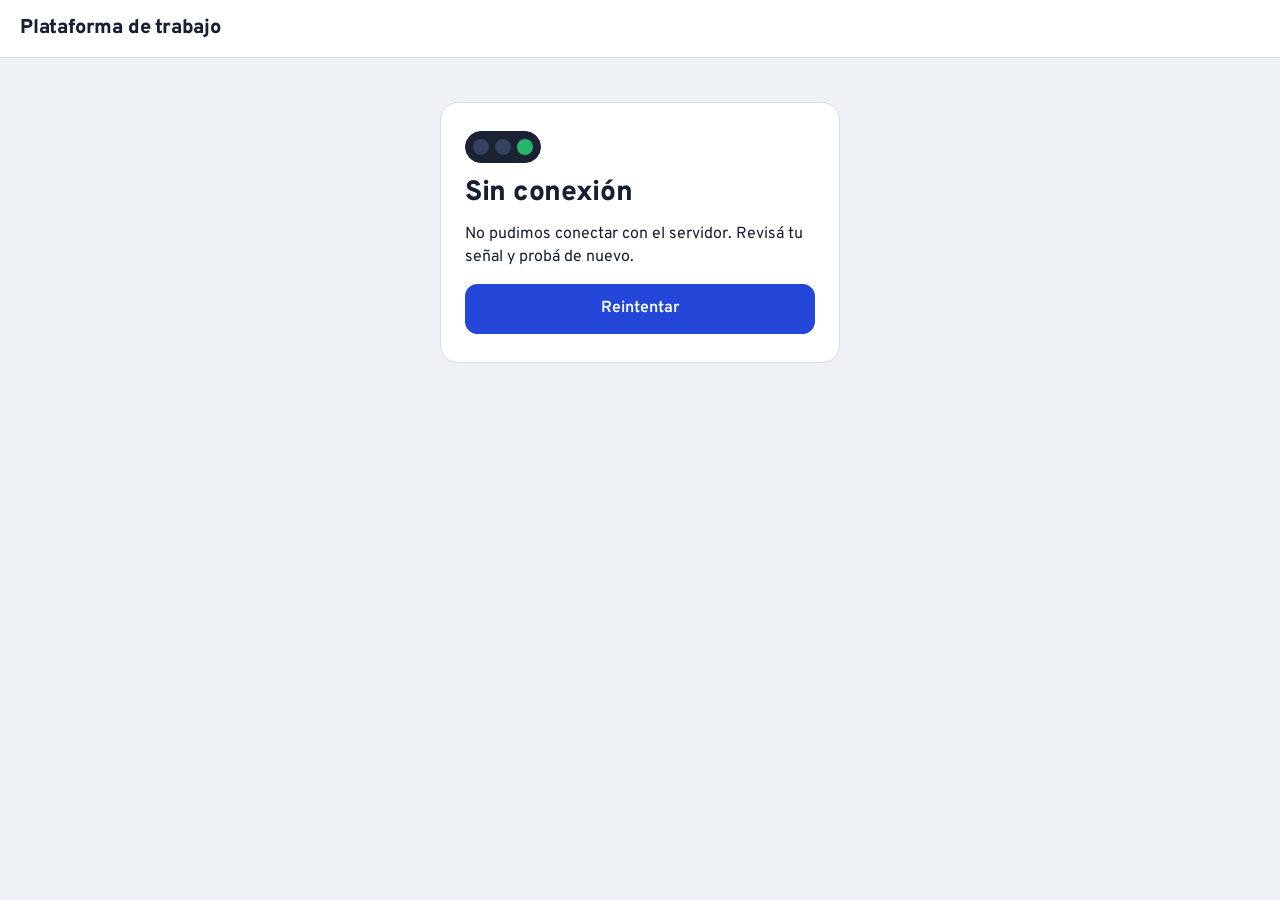
==== commit d8b0b12f: "Versión real: ingreso con DNI, datos en el servidor y fichaje verificado El sitio publicado deja de " ====
--- a/sitio/index.html
+++ b/sitio/index.html
@@ -391,6 +391,81 @@
 .form-alta .dias span{height:42px}
 
 
+/* Versión real: ingreso, cuenta, fichaje con cámara, personas, sedes y pantalla de la sede */
+input[type="password"]{min-height:42px;max-width:100%;background:var(--superficie);border:1.5px solid var(--linea);border-radius:9px;padding:8px 11px;font-weight:400}
+.cuenta{display:flex;flex-wrap:wrap;align-items:center;gap:2px 16px;font-size:15px}
+.cuenta-nombre{font-weight:600}
+.estado-red{margin:0;padding:8px 20px;background:var(--ambar-suave);font-size:14px;font-weight:600}
+body.ocupado{cursor:progress}
+body.ocupado main{opacity:.6;pointer-events:none}
+.acceso{display:grid;justify-items:center;padding-top:16px}
+.acceso-caja{display:flex;flex-direction:column;gap:14px;width:100%;max-width:400px;padding:28px 24px;background:var(--superficie);border:1px solid var(--linea);border-radius:18px}
+.acceso-caja h1{font-size:28px;letter-spacing:-.01em}
+.acceso-caja input{width:100%}
+.semaforo-v.chico{align-self:flex-start;grid-auto-flow:column;gap:6px;padding:7px;border-radius:999px}
+.semaforo-v.chico .foco{width:16px;height:16px}
+.app-colab{display:flex;justify-content:center}
+body.real .telefono{width:100%;max-width:440px;height:auto;min-height:min(720px,calc(100vh - 150px));border:1px solid var(--linea);border-radius:22px;box-shadow:none;overflow:visible}
+body.real .pantalla{overflow:visible}
+body.real .tabs{position:sticky;bottom:0;border-radius:0 0 22px 22px}
+.fichaje .visor{position:relative;aspect-ratio:1;border-radius:var(--r);overflow:hidden;background:var(--carcasa)}
+.fichaje video{display:block;width:100%;height:100%;object-fit:cover}
+.fichaje .visor::after{content:"";position:absolute;inset:14%;border:3px solid var(--sobre-carcasa);border-radius:14px;opacity:.85;pointer-events:none}
+input.codigo{width:100%;font-family:var(--display);font-weight:800;font-size:30px;letter-spacing:.14em;text-align:center}
+.codigo-grande{font-family:var(--display);font-size:22px;letter-spacing:.08em;white-space:nowrap}
+.panel.relleno{padding:16px 20px}
+.linea-flex{display:flex;flex-wrap:wrap;align-items:center;gap:10px 16px}
+.linea-flex > p{flex:1 1 320px}
+.form-alta.sin-borde{border-top:0}
+.form-sede{grid-template-columns:repeat(12,minmax(0,1fr))}
+.form-sede .c-nombre{grid-column:span 4}
+.form-sede .c-dir{grid-column:span 8}
+.form-sede .c-ubi,.form-sede .c-ver{grid-column:span 5}
+.form-sede .c-radio{grid-column:span 2}
+a.btn{text-decoration:none}
+.form-alta .ayuda,.ancho-total{grid-column:1 / -1}
+.botones{display:flex;flex-wrap:wrap;gap:8px;justify-content:flex-end}
+.sede-extra .botones,.botones.ancho-total{justify-content:flex-start}
+.tabla-personas td{vertical-align:top}
+.tabla-personas input,.tabla-personas select{min-height:38px;padding:5px 9px;font-size:15px}
+.tabla-personas input[type="text"]{width:124px}
+.tabla-personas td > .btn{margin-top:6px}
+tr.baja td:not(:last-child){opacity:.55}
+.sedes-lista > li{border-bottom:1px solid var(--linea)}
+.sedes-lista > li:last-child{border-bottom:0}
+.sede-ficha.baja .form-alta{opacity:.6}
+.sede-extra{display:flex;flex-direction:column;gap:10px;padding:0 20px 18px}
+.lista-simple li{padding:8px 0;border-bottom:1px solid var(--linea)}
+.lista-simple li:last-child{border-bottom:0}
+.imprimible{display:flex;flex-direction:column;align-items:center;gap:10px;max-width:300px;padding:18px;background:#fff;color:#000;border:1px solid var(--linea);border-radius:var(--r)}
+.qr-real{width:220px;max-width:100%}
+.qr-real svg,.pan-qr svg{display:block;width:100%;height:auto}
+.imp-titulo{font-family:var(--display);font-weight:800;font-size:20px;text-align:center}
+.imp-ayuda{font-size:14px;text-align:center}
+body.modo-pantalla{background:var(--carcasa);color:var(--sobre-carcasa)}
+body.modo-pantalla .barra,body.modo-pantalla .instalar,body.modo-pantalla .estado-red{display:none}
+body.modo-pantalla main{max-width:none;padding:0}
+body.modo-pantalla .acceso{padding:24px 16px;color:var(--tinta)}
+.pan{display:flex;flex-direction:column;align-items:center;justify-content:center;gap:1.6vh;min-height:100vh;padding:3vh 4vw;text-align:center}
+.pan-sede{font-family:var(--display);font-weight:800;font-size:clamp(26px,5vmin,56px);line-height:1.1}
+.pan-que{font-size:clamp(16px,2.6vmin,26px);color:var(--sobre-carcasa-2)}
+.pan-qr{width:min(56vmin,560px);padding:1.5vmin;background:#fff;border-radius:2vmin}
+.pan-codigo{font-family:var(--display);font-weight:800;font-size:clamp(40px,10vmin,110px);letter-spacing:.08em;line-height:1}
+.pan-barra{width:min(56vmin,560px);height:8px;background:var(--apagada);border-radius:8px;overflow:hidden}
+.pan-barra span{display:block;height:100%;background:var(--verde);border-radius:8px}
+.pan-nota{font-size:16px;color:var(--ambar)}
+.pan-espera{max-width:30ch;font-size:clamp(18px,3vmin,28px)}
+.pan-pie{display:flex;flex-wrap:wrap;justify-content:center;align-items:baseline;gap:6px 20px;color:var(--sobre-carcasa-2);font-size:15px}
+.pan-pie .enlace{align-self:auto;color:var(--sobre-carcasa-2)}
+@media print{
+  body *{visibility:hidden}
+  .imprimible,.imprimible *{visibility:visible}
+  .imprimible{position:fixed;inset:0;max-width:none;justify-content:center;border:0;border-radius:0}
+  .imprimible .qr-real{width:60vmin}
+  .imp-titulo{font-size:34px}
+  .imp-ayuda{font-size:20px}
+}
+
 @media (max-width:900px){
   .demo-colab{grid-template-columns:minmax(0,1fr);gap:28px}
   .telefono{width:100%;max-width:420px;margin:0 auto}
@@ -403,6 +478,8 @@
   .renglon > .renglon-accion{grid-column:1 / -1}
   .renglon.dos{grid-template-columns:minmax(0,1fr)}
   .empuja{margin-left:0}
+  .form-sede .c-nombre,.form-sede .c-dir,.form-sede .c-ubi,.form-sede .c-ver{grid-column:1 / -1}
+  .form-sede .c-radio{grid-column:span 6}
 }
 @media (max-width:520px){
   main{padding:0 0 64px}
@@ -415,6 +492,11 @@
   .reloj input[type="time"]{min-height:36px;font-size:16px}
   .btn-r{min-height:36px;padding:6px 10px;font-size:13px}
   .telefono{max-width:none;height:auto;min-height:560px;border:0;border-radius:0;box-shadow:none;overflow:visible}
+  body.real .telefono{max-width:none;min-height:calc(100vh - 120px);border:0;border-radius:0}
+  body.real .tabs{border-radius:0}
+  body.real #aviso{bottom:84px}
+  .acceso{padding:16px 16px 0}
+  .cuenta{width:100%;justify-content:space-between}
   .pantalla{overflow:visible}
   .tabs{position:sticky;bottom:0}
   .guia,.pagina{padding:24px 16px 0}
@@ -435,22 +517,11 @@
 </head>
 <body>
 <header class="barra">
-  <div class="marca"><strong>Plataforma de trabajo</strong><span>Prototipo con datos de ejemplo</span></div>
-  <nav class="roles" aria-label="Vistas del prototipo">
-    <a href="#colaborador">Colaborador</a>
-    <a href="#supervisor">Supervisor</a>
-    <a href="#administracion">Administración</a>
-  </nav>
+  <div class="marca"><strong>Plataforma de trabajo</strong></div>
+  <nav class="roles" id="nav-roles" aria-label="Secciones" hidden></nav>
+  <div class="cuenta" id="cuenta"></div>
 </header>
-<section class="reloj" aria-label="Reloj de la demo">
-  <span class="reloj-cuando"><span class="reloj-titulo">Reloj de la demo</span><span class="reloj-fecha" id="reloj-fecha"></span></span>
-  <label class="oculto" for="reloj-hora">Hora simulada</label>
-  <input type="time" id="reloj-hora">
-  <button class="btn-r" type="button" data-a="mas" data-min="15" id="reloj-15">Sumar 15 min</button>
-  <button class="btn-r" type="button" data-a="mas" data-min="60" id="reloj-60">Sumar 1 h</button>
-  <button class="btn-r empuja" type="button" data-a="dia" id="reloj-dia">Pasar al día siguiente</button>
-  <button class="btn-r" type="button" data-a="reiniciar" id="reloj-reiniciar">Reiniciar demo</button>
-</section>
+<p class="estado-red" id="estado-red" role="status" hidden>Sin conexión. Lo que ves puede estar desactualizado.</p>
 <section class="instalar" id="instalar" hidden aria-label="Instalar la aplicación">
   <p id="instalar-texto"></p>
   <button class="btn chico primario" type="button" id="instalar-si">Instalar</button>
@@ -458,2087 +529,6 @@
 </section>
 <main id="vista"></main>
 <div id="aviso" role="status" aria-live="polite"></div>
-<script>
-'use strict';
-
-/* Reglas, datos de ejemplo y acciones. Sin acceso al DOM: este archivo se puede probar en Node.
-   Modelo: un colaborador tiene una o más asignaciones (sede, días, turno, modalidad, valor).
-   Cada asignación genera un tramo por día trabajado; el semáforo se calcula por tramo.
-   Se trabaja todos los días, las 24 horas: los horarios se guardan en minutos desde las 00:00 del día
-   en que empieza el tramo, y un turno nocturno termina pasado el minuto 1440. */
-
-const VERSION = 3;
-const CLAVE = 'prototipo-jornadas-v' + VERSION;
-const INICIO = '2026-11-27';
-const DIAS = ['domingo', 'lunes', 'martes', 'miércoles', 'jueves', 'viernes', 'sábado'];
-const DIAS_C = ['dom', 'lun', 'mar', 'mié', 'jue', 'vie', 'sáb'];
-const DIA_ISO = { 1: 'lunes', 2: 'martes', 3: 'miércoles', 4: 'jueves', 5: 'viernes', 6: 'sábado', 7: 'domingo' };
-const MESES = ['enero', 'febrero', 'marzo', 'abril', 'mayo', 'junio', 'julio', 'agosto', 'septiembre', 'octubre', 'noviembre', 'diciembre'];
-const SEMANA = [1, 2, 3, 4, 5, 6, 7];
-/* Agenda nacional: lo que queda de 2026 y el calendario 2027 que surge de la Ley 27.399.
-   Faltan los días no laborables con fines turísticos de 2027: se agregan cuando se publiquen. */
-const CALENDARIO = [
-  { f: '2026-11-23', nombre: 'Día de la Soberanía Nacional', tipo: 'feriado', nota: 'Trasladado del 20 de noviembre' },
-  { f: '2026-12-07', nombre: 'Día no laborable con fines turísticos', tipo: 'no_laborable' },
-  { f: '2026-12-08', nombre: 'Inmaculada Concepción de María', tipo: 'feriado' },
-  { f: '2026-12-25', nombre: 'Navidad', tipo: 'feriado' },
-  { f: '2027-01-01', nombre: 'Año Nuevo', tipo: 'feriado' },
-  { f: '2027-02-08', nombre: 'Carnaval', tipo: 'feriado' },
-  { f: '2027-02-09', nombre: 'Carnaval', tipo: 'feriado' },
-  { f: '2027-03-24', nombre: 'Día Nacional de la Memoria por la Verdad y la Justicia', tipo: 'feriado' },
-  { f: '2027-03-25', nombre: 'Jueves Santo', tipo: 'no_laborable' },
-  { f: '2027-03-26', nombre: 'Viernes Santo', tipo: 'feriado' },
-  { f: '2027-04-02', nombre: 'Día del Veterano y de los Caídos en la Guerra de Malvinas', tipo: 'feriado' },
-  { f: '2027-05-01', nombre: 'Día del Trabajador', tipo: 'feriado' },
-  { f: '2027-05-25', nombre: 'Día de la Revolución de Mayo', tipo: 'feriado' },
-  { f: '2027-06-20', nombre: 'Paso a la Inmortalidad del General Manuel Belgrano', tipo: 'feriado' },
-  { f: '2027-06-21', nombre: 'Paso a la Inmortalidad del General Martín Miguel de Güemes', tipo: 'feriado', nota: 'Trasladado del 17 de junio' },
-  { f: '2027-07-09', nombre: 'Día de la Independencia', tipo: 'feriado' },
-  { f: '2027-08-16', nombre: 'Paso a la Inmortalidad del General José de San Martín', tipo: 'feriado', nota: 'Trasladado del 17 de agosto' },
-  { f: '2027-10-11', nombre: 'Día del Respeto a la Diversidad Cultural', tipo: 'feriado', nota: 'Trasladado del 12 de octubre' },
-  { f: '2027-11-20', nombre: 'Día de la Soberanía Nacional', tipo: 'feriado', nota: 'Cae sábado: puede cambiar de fecha si sale una norma' },
-  { f: '2027-12-08', nombre: 'Inmaculada Concepción de María', tipo: 'feriado' },
-  { f: '2027-12-25', nombre: 'Navidad', tipo: 'feriado' }
-];
-const TIPOS_FERIADO = { feriado: 'Feriado nacional', no_laborable: 'Día no laborable' };
-/* Recargo sugerido para la hora trabajada, en porcentaje sobre el valor hora. */
-const SUGERIDO = { recFeriado: 100, recNoLab: 0 };
-const MOTIVOS = { licencia: 'Licencia', vacaciones: 'Vacaciones', aviso: 'Ausencia con aviso', franco: 'Franco' };
-const TIPOS_LIC = { vacaciones: 'Vacaciones', licencia: 'Licencia', franco: 'Franco' };
-const LIC_FRASE = { vacaciones: 'de vacaciones', licencia: 'con licencia', franco: 'de franco' };
-const TIPOS_NOV = { infra: 'Infraestructura crítica', equipo: 'Elementos o equipos dañados', insumos: 'Falta de insumos', otra: 'Otra solicitud' };
-const CRITICIDAD = { baja: 'Baja', media: 'Media', alta: 'Alta' };
-const ESTADOS_NOV = { abierta: 'Abierta', en_curso: 'En curso', resuelta: 'Resuelta' };
-const MOTIVOS_EXTRA = [
-  'Me quedé a terminar el encerado del hall.',
-  'Hubo un derrame en el depósito y lo limpié antes de irme.',
-  'Cubrí el sector de un compañero hasta que llegó el relevo.',
-  'Me pidieron dejar lista la sala para un evento.'
-];
-
-/* ---------- Fechas y horas ---------- */
-
-function pad(n) { return String(n).padStart(2, '0'); }
-/* Hora del día de un minuto relativo: 1800 (las 06:00 del día siguiente) se muestra 06:00. */
-function hm(m) {
-  if (m == null) return 'Sin marcar';
-  const x = ((Math.round(m) % 1440) + 1440) % 1440;
-  return pad(Math.floor(x / 60)) + ':' + pad(x % 60);
-}
-function aMin(s) {
-  const p = /^(\d{1,2}):(\d{2})/.exec(s || '');
-  if (!p) return null;
-  const h = +p[1], mi = +p[2];
-  return h > 23 || mi > 59 ? null : h * 60 + mi;
-}
-function dur(m) {
-  m = Math.max(0, Math.round(m));
-  const h = Math.floor(m / 60), r = m % 60;
-  if (h && r) return h + ' h ' + r + ' min';
-  if (h) return h + ' h';
-  return r + ' min';
-}
-function cap(t) { return t ? t.charAt(0).toUpperCase() + t.slice(1) : t; }
-function enLista(l) { return l.length < 2 ? l.join('') : l.slice(0, -1).join(', ') + ' y ' + l[l.length - 1]; }
-function fechaObj(iso) { const p = iso.split('-').map(Number); return new Date(Date.UTC(p[0], p[1] - 1, p[2])); }
-function isoDe(d) { return d.getUTCFullYear() + '-' + pad(d.getUTCMonth() + 1) + '-' + pad(d.getUTCDate()); }
-function sumarDias(iso, n) { const d = fechaObj(iso); d.setUTCDate(d.getUTCDate() + n); return isoDe(d); }
-function diasEntre(a, b) { return Math.round((fechaObj(b).getTime() - fechaObj(a).getTime()) / 86400000); }
-function diaSemana(iso) { return fechaObj(iso).getUTCDay(); }
-function dIso(iso) { return diaSemana(iso) || 7; }
-function fechaLarga(iso) { const d = fechaObj(iso); return DIAS[d.getUTCDay()] + ' ' + d.getUTCDate() + ' de ' + MESES[d.getUTCMonth()]; }
-function fechaCorta(iso) { const d = fechaObj(iso); return DIAS_C[d.getUTCDay()] + ' ' + d.getUTCDate(); }
-function fechaMedia(iso) { const d = fechaObj(iso); return d.getUTCDate() + ' de ' + MESES[d.getUTCMonth()]; }
-function mesDe(iso) { return iso.slice(0, 7); }
-function nombreMes(iso) { return MESES[fechaObj(iso).getUTCMonth()]; }
-function listaDias(ds) {
-  const o = ds.slice().sort((a, b) => a - b), k = o.join('');
-  if (o.length >= 7) return 'todos los días';
-  if (k === '12345') return 'de lunes a viernes';
-  if (k === '123456') return 'de lunes a sábado';
-  const n = o.map(d => DIA_ISO[d] + (d >= 6 ? 's' : ''));
-  if (n.length === 1) return 'los ' + n[0];
-  return 'los ' + n.slice(0, -1).join(', ') + ' y ' + n[n.length - 1];
-}
-function lunesDe(iso) { return sumarDias(iso, 1 - dIso(iso)); }
-function esFecha(s) { return /^\d{4}-\d{2}-\d{2}$/.test(s || '') && isoDe(fechaObj(s)) === s; }
-function vigente(a, f) { return (!a.desde || f >= a.desde) && (!a.hasta || f <= a.hasta); }
-function seCruzan(x, y) { return (!x.hasta || !y.desde || y.desde <= x.hasta) && (!y.hasta || !x.desde || x.desde <= y.hasta); }
-function diasCorridos(desde, hasta) { return Math.max(0, diasEntre(desde, hasta) + 1); }
-/* Fin de un turno en minutos relativos: si la hora de fin no es posterior al inicio, termina al día siguiente. */
-function finRel(ti, hasta) { return hasta > ti ? hasta : hasta + 1440; }
-/* Hora del día llevada a minutos relativos de un tramo: lo anterior al inicio se entiende como del día siguiente. */
-function aRel(j, m) { return m == null ? null : (m < j.ti % 1440 ? m + 1440 : m); }
-function diasValidos(lista) {
-  const o = [];
-  for (const x of lista || []) { const d = Number(x); if (d >= 1 && d <= 7 && o.indexOf(d) < 0) o.push(d); }
-  return o.sort((a, b) => a - b);
-}
-
-/* ---------- Azar reproducible para los datos de ejemplo ---------- */
-
-function rnd(S) {
-  let t = (S.rng = (S.rng + 0x6D2B79F5) | 0);
-  t = Math.imul(t ^ (t >>> 15), t | 1);
-  t ^= t + Math.imul(t ^ (t >>> 7), t | 61);
-  return ((t ^ (t >>> 14)) >>> 0) / 4294967296;
-}
-function ent(S, a, b) { return a + Math.floor(rnd(S) * (b - a + 1)); }
-
-/* ---------- Regla central: el estado de un tramo ----------
-   P.gracia  minutos de tolerancia en la llegada (verde)
-   P.rojo    demora a partir de la cual el tramo queda en rojo
-   P.margen  minutos de más a partir de los cuales se abre el control excedente
-   rel       la hora actual en minutos relativos al día del tramo */
-
-function evaluar(j, P, rel) {
-  const r = { estado: '', detalle: '', demora: 0, desde: j.ti, excedente: null, pendiente: false, extra: 0, normales: 0, enRevision: 0, inasistencia: false, enVivo: false };
-  if (j.justif) {
-    r.estado = 'justificada';
-    r.detalle = MOTIVOS[j.justif] || 'Justificada';
-    return r;
-  }
-  if (j.entrada == null) {
-    if (!j.cerrada) {
-      const d = rel == null ? -1 : rel - j.ti;
-      if (d <= P.gracia) {
-        r.estado = 'programada';
-        r.detalle = d < 0 ? 'Turno sin empezar' : 'Todavía no ingresó';
-        return r;
-      }
-      r.demora = d;
-      r.enVivo = true;
-      r.estado = d <= P.rojo ? 'amarillo' : 'rojo';
-      r.detalle = 'Sin ingresar, ' + dur(d) + ' de demora';
-      return r;
-    }
-    r.estado = 'rojo';
-    r.detalle = 'Inasistencia';
-    r.inasistencia = true;
-    return r;
-  }
-  r.demora = Math.max(0, j.entrada - j.ti);
-  const desde = Math.max(j.entrada, j.ti);
-  r.desde = desde;
-  if (!j.cerrada) {
-    r.estado = 'en_curso';
-    r.detalle = r.demora > P.gracia ? 'En curso, llegó ' + dur(r.demora) + ' tarde' : 'En curso';
-    return r;
-  }
-  const sinSalida = j.salida == null;
-  const exc = sinSalida ? null : j.salida - j.tf;
-  const hayExc = sinSalida || exc > P.margen;
-  const disputa = !!(j.decl && j.decl.tipo === 'otras');
-  if ((hayExc || disputa) && !j.rev) {
-    r.pendiente = true;
-    r.estado = 'revision';
-    r.excedente = exc;
-    r.detalle = sinSalida ? 'En revisión: salida sin marcar' : hayExc ? 'En revisión: ' + dur(exc) + ' de más' : 'En revisión: horas declaradas distintas';
-    r.normales = Math.max(0, Math.min(sinSalida ? j.tf : j.salida, j.tf) - desde);
-    r.enRevision = hayExc && !sinSalida ? exc : 0;
-    return r;
-  }
-  const salidaVal = j.rev ? j.salidaVal : j.salida;
-  r.normales = Math.max(0, Math.min(salidaVal, j.tf) - desde);
-  if (j.rev === 'extra') r.extra = Math.max(0, salidaVal - j.tf);
-  if (r.demora > P.rojo) {
-    r.estado = 'rojo';
-    r.detalle = 'Llegada con ' + dur(r.demora) + ' de demora';
-  } else {
-    const obs = [];
-    if (r.demora > P.gracia) obs.push('llegada ' + dur(r.demora) + ' tarde');
-    if (j.rev === 'olvido') obs.push('salida sin marcar');
-    const antes = j.tf - salidaVal;
-    if (antes > P.gracia) obs.push('salida ' + dur(antes) + ' antes');
-    if (obs.length) { r.estado = 'amarillo'; r.detalle = cap(obs.join(', ')); }
-    else if (r.extra > 0) { r.estado = 'estrella'; r.detalle = 'Hora extra verificada: ' + dur(r.extra); }
-    else { r.estado = 'verde'; r.detalle = 'Jornada completa'; }
-  }
-  if (r.extra > 0 && r.estado !== 'estrella') r.detalle += '. Hora extra verificada: ' + dur(r.extra);
-  return r;
-}
-
-/* ---------- Consultas ---------- */
-
-function colab(S, id) { return S.colabs.find(c => c.id === id) || null; }
-function asig(S, id) { return S.asigs.find(a => a.id === id) || null; }
-function asigsDe(S, cId) { return S.asigs.filter(a => a.c === cId); }
-function porId(S, id) { return S.jornadas.find(j => j.id === id) || null; }
-function sedeNombre(S, id) { const s = S.sedes.find(x => x.id === id); return s ? s.nombre : ''; }
-function nombreCompleto(c) { return c ? c.nombre + (c.apellido ? ' ' + c.apellido : '') : ''; }
-/* La hora simulada en minutos relativos al día en que empezó el tramo. */
-function relDe(S, j) { return S.ahora + 1440 * diasEntre(j.f, S.hoy); }
-function ev(S, j) { return evaluar(j, S.P, relDe(S, j)); }
-function porInicio(a, b) { return a.f < b.f ? -1 : a.f > b.f ? 1 : a.ti - b.ti; }
-function activos(S) { return S.colabs.filter(c => S.asigs.some(a => a.c === c.id && a.activa)); }
-function colabSel(S) {
-  const act = activos(S);
-  let c = act.find(x => x.id === S.ui.colab) || null;
-  if (!c) {
-    c = act[0] || null;
-    S.ui.colab = c ? c.id : null;
-  }
-  return c;
-}
-/* Un tramo cuenta para hoy si empieza hoy, o si es un turno nocturno de ayer que sigue abierto o cerró pasada la medianoche. */
-function vivoHoy(S, j) {
-  if (j.f === S.hoy) return true;
-  if (j.tf <= 1440 || j.f !== sumarDias(S.hoy, -1)) return false;
-  return !j.cerrada || (j.salida != null && j.salida > 1440);
-}
-function tramosHoy(S, cId) { return S.jornadas.filter(j => j.c === cId && vivoHoy(S, j)).sort(porInicio); }
-function tramosDelDia(S) { return S.jornadas.filter(j => vivoHoy(S, j)); }
-/* El tramo sobre el que actúa el colaborador: el que está abierto o, si no hay, el próximo sin empezar. */
-function tramoActual(S, cId) {
-  const ts = tramosHoy(S, cId).filter(j => !j.justif);
-  return ts.find(j => !j.cerrada && j.entrada != null) || ts.find(j => !j.cerrada) || null;
-}
-function ultimoCerrado(S, cId) {
-  const ts = tramosHoy(S, cId).filter(j => j.cerrada && !j.justif);
-  return ts.length ? ts[ts.length - 1] : null;
-}
-function pendientes(S) {
-  return S.jornadas.filter(j => ev(S, j).pendiente).sort((a, b) => -porInicio(a, b));
-}
-function pendienteDeclarar(S, cId) {
-  let m = null;
-  for (const j of S.jornadas) {
-    if (j.c !== cId || !j.cerrada || j.entrada == null || j.salida != null || j.rev || j.decl || j.justif) continue;
-    if (!m || j.f > m.f) m = j;
-  }
-  return m;
-}
-/* Días seguidos sin observaciones. Un día cuenta si todos sus tramos quedaron en verde o estrella. */
-function racha(S, cId) {
-  const porDia = {};
-  for (const j of S.jornadas) if (j.c === cId) (porDia[j.f] = porDia[j.f] || []).push(j);
-  const fechas = Object.keys(porDia).sort().reverse();
-  let n = 0;
-  for (const f of fechas) {
-    const js = porDia[f];
-    if (js.some(j => !j.cerrada && !j.justif)) continue;
-    const es = js.map(j => ev(S, j).estado).filter(e => e !== 'justificada' && e !== 'revision');
-    if (!es.length) continue;
-    if (es.every(e => e === 'verde' || e === 'estrella')) n++;
-    else break;
-  }
-  return n;
-}
-
-/* ---------- Feriados ---------- */
-
-function feriadoEl(S, f) { return S.feriados.find(x => x.f === f) || null; }
-/* Minutos del intervalo relativo [a, b] de un tramo que caen en feriado o en día no laborable. */
-function minutosFeriado(S, j, a, b) {
-  const o = { feriado: 0, no_laborable: 0 };
-  for (let d = 0; d <= 2; d++) {
-    const ini = Math.max(a, d * 1440), fin = Math.min(b, (d + 1) * 1440);
-    if (fin <= ini) continue;
-    const x = feriadoEl(S, sumarDias(j.f, d));
-    if (x) o[x.tipo] += fin - ini;
-  }
-  return o;
-}
-function agregarFeriado(S, d) {
-  const nombre = String(d.nombre || '').trim();
-  if (!esFecha(d.f)) return 'Elegí la fecha.';
-  if (!nombre) return 'Escribí el nombre del feriado.';
-  if (!TIPOS_FERIADO[d.tipo]) return 'Elegí si es feriado o día no laborable.';
-  if (feriadoEl(S, d.f)) return 'Esa fecha ya está en el calendario.';
-  S.feriados.push({ f: d.f, nombre: nombre.slice(0, 80), tipo: d.tipo, propio: true });
-  S.feriados.sort((a, b) => (a.f < b.f ? -1 : 1));
-  return '';
-}
-function editarFeriado(S, f, tipo) {
-  const x = feriadoEl(S, f);
-  if (!x || !TIPOS_FERIADO[tipo]) return 'Elegí si es feriado o día no laborable.';
-  x.tipo = tipo;
-  return '';
-}
-function quitarFeriado(S, f) { S.feriados = S.feriados.filter(x => x.f !== f); }
-/* Para un feriado que viene: cuántos turnos por hora caen ese día y cuánto sumaría el recargo. */
-function impactoFeriado(S, x) {
-  const rec = x.tipo === 'feriado' ? S.P.recFeriado : S.P.recNoLab, ayer = sumarDias(x.f, -1);
-  const o = { turnos: 0, porHora: 0, minHora: 0, recargo: 0 };
-  for (const a of S.asigs) {
-    let min = 0;
-    if (trabajaEl(a, x.f) && !licenciaEl(S, a.c, x.f)) { o.turnos++; min += Math.min(a.tf, 1440) - a.ti; }
-    if (a.tf > 1440 && trabajaEl(a, ayer) && !licenciaEl(S, a.c, ayer)) min += a.tf - 1440;
-    if (!min || a.modalidad !== 'hora') continue;
-    o.porHora++;
-    o.minHora += min;
-    o.recargo += min / 60 * a.valor * rec / 100;
-  }
-  o.recargo = Math.round(o.recargo);
-  return o;
-}
-
-/* ---------- Resumen para la preliquidación ---------- */
-
-function resumen(S, filtro, mes) {
-  const o = { verde: 0, amarillo: 0, rojo: 0, estrella: 0, revision: 0, justificada: 0, jornadas: 0, asignadas: 0, normales: 0, extra: 0, enRevision: 0, sinSalida: 0, inasistencias: 0, cerradasPorColab: 0, conEntrada: 0, fer: { feriado: 0, no_laborable: 0 } };
-  for (const j of S.jornadas) {
-    if (mesDe(j.f) !== mes || !filtro(j)) continue;
-    const e = ev(S, j);
-    if (e.estado === 'justificada') { o.justificada++; continue; }
-    if (!j.cerrada) continue;
-    o.jornadas++;
-    o[e.estado]++;
-    o.asignadas += j.tf - j.ti;
-    o.normales += e.normales;
-    o.extra += e.extra;
-    o.enRevision += e.enRevision;
-    if (e.normales > 0) {
-      const m = minutosFeriado(S, j, e.desde, e.desde + e.normales);
-      o.fer.feriado += m.feriado;
-      o.fer.no_laborable += m.no_laborable;
-    }
-    if (e.pendiente && j.salida == null) o.sinSalida++;
-    if (e.inasistencia) o.inasistencias++;
-    if (j.entrada != null) { o.conEntrada++; if (j.metodoOut === 'qr') o.cerradasPorColab++; }
-  }
-  return o;
-}
-function resumenMes(S, cId, mes) { return resumen(S, j => j.c === cId, mes); }
-function resumenAsig(S, aId, mes) { return resumen(S, j => j.a === aId, mes); }
-/* Lo que suma el feriado trabajado en una asignación por hora, con el recargo que definió administración. */
-function recargoFeriado(S, a, r) {
-  if (a.modalidad !== 'hora') return 0;
-  return Math.round((r.fer.feriado * S.P.recFeriado + r.fer.no_laborable * S.P.recNoLab) / 100 * a.valor / 60);
-}
-/* Base de una asignación: por hora, horas validadas por valor más recargo de feriado; fija, su monto (el resto, según convenio). */
-function baseAsig(S, a, r) {
-  if (a.modalidad !== 'hora') return a.valor;
-  return Math.round(r.normales / 60 * a.valor) + recargoFeriado(S, a, r);
-}
-
-/* ---------- Topes de horas y avisos ---------- */
-
-function avisar(S, texto) {
-  S.avisos.unshift({ id: 'v' + (S.sig++), f: S.hoy, m: S.ahora, texto: texto });
-  if (S.avisos.length > 20) S.avisos.length = 20;
-}
-function quitarAviso(S, id) { S.avisos = S.avisos.filter(x => x.id !== id); }
-/* Tope del día para una persona: el de por hora si ese día tiene algún turno por hora, si no el de fijo. */
-function topeDelDia(S, cId, f) {
-  const hayHora = S.jornadas.some(j => j.c === cId && j.f === f && (asig(S, j.a) || {}).modalidad === 'hora');
-  return hayHora ? S.P.topeHora : S.P.topeFijo;
-}
-function minutosDelDia(S, cId, f) {
-  let n = 0;
-  for (const j of S.jornadas) {
-    if (j.c !== cId || j.f !== f || j.entrada == null) continue;
-    const sal = j.rev ? j.salidaVal : (j.salida != null ? j.salida : j.tf);
-    n += Math.max(0, sal - j.entrada);
-  }
-  return n;
-}
-/* Avisos de planificación de las próximas cuatro semanas: topes diarios y traslado entre sedes. */
-function alertas(S) {
-  const out = [];
-  const sumar = (mapa, k, d) => { const l = (mapa[k] = mapa[k] || []); if (l.indexOf(d) < 0) l.push(d); };
-  for (const c of S.colabs) {
-    const porFijo = {}, porTotal = {}, porPar = {};
-    for (let i = 0; i < 28; i++) {
-      const f = sumarDias(S.hoy, i);
-      if (licenciaEl(S, c.id, f)) continue;
-      const d = dIso(f);
-      const delDia = S.asigs.filter(a => a.c === c.id && trabajaEl(a, f)).sort((x, y) => x.ti - y.ti);
-      if (!delDia.length) continue;
-      const fijo = delDia.reduce((n, a) => n + (a.modalidad === 'fijo' ? a.tf - a.ti : 0), 0);
-      const total = delDia.reduce((n, a) => n + (a.tf - a.ti), 0);
-      if (fijo > S.P.topeFijo * 60) sumar(porFijo, fijo, d);
-      if (delDia.some(a => a.modalidad === 'hora') && total > S.P.topeHora * 60) sumar(porTotal, total, d);
-      for (let k = 1; k < delDia.length; k++) {
-        const p = delDia[k - 1], q = delDia[k], gap = q.ti - p.tf;
-        if (p.sede !== q.sede && gap < S.P.traslado) {
-          const x = (porPar[p.id + '|' + q.id] = porPar[p.id + '|' + q.id] || { p: p, q: q, gap: gap, dias: [] });
-          if (x.dias.indexOf(d) < 0) x.dias.push(d);
-        }
-      }
-    }
-    const n = nombreCompleto(c);
-    for (const t of Object.keys(porFijo)) out.push({ tipo: 'tope', c: c.id, texto: n + ' suma ' + dur(Number(t)) + ' en asignaciones fijas ' + listaDias(porFijo[t]) + ', por encima del tope de ' + S.P.topeFijo + ' h.' });
-    for (const t of Object.keys(porTotal)) out.push({ tipo: 'tope', c: c.id, texto: n + ' suma ' + dur(Number(t)) + ' ' + listaDias(porTotal[t]) + ', por encima del tope de ' + S.P.topeHora + ' h para quien trabaja por hora.' });
-    for (const k of Object.keys(porPar)) {
-      const x = porPar[k];
-      out.push({ tipo: 'traslado', c: c.id, texto: n + ' tiene ' + dur(Math.max(0, x.gap)) + ' entre ' + sedeNombre(S, x.p.sede) + ' y ' + sedeNombre(S, x.q.sede) + ' ' + listaDias(x.dias) + ', menos que el mínimo de ' + S.P.traslado + ' min para trasladarse.' });
-    }
-  }
-  return out;
-}
-/* Corre un cambio de asignaciones y le avisa al supervisor si aparece un exceso de tope nuevo. */
-function conAvisoDeTope(S, cambio) {
-  const antes = alertas(S).filter(x => x.tipo === 'tope').map(x => x.texto);
-  const err = cambio();
-  if (err) return err;
-  for (const x of alertas(S)) if (x.tipo === 'tope' && antes.indexOf(x.texto) < 0) avisar(S, 'Asignación por encima del tope. ' + x.texto);
-  return '';
-}
-
-/* ---------- Tramos y simulación del resto del equipo ---------- */
-
-function nuevaJornada(S, a, f, guion) {
-  return {
-    id: 'j' + (S.sig++), a: a.id, c: a.c, f: f, sede: a.sede, ti: a.ti, tf: a.tf,
-    entrada: null, salida: null, metodoIn: null, metodoOut: null, cerrada: false, conf: false,
-    decl: null, rev: null, salidaVal: null, justif: null, descargo: null,
-    guion: guion || null, manual: false, tocada: false
-  };
-}
-function trabajaEl(a, f) { return a.activa && a.dias.indexOf(dIso(f)) >= 0 && vigente(a, f); }
-function guionAleatorio(S, a) {
-  const r = rnd(S), ti = a.ti, tf = a.tf;
-  if (r < 0.70) return { in: ti + ent(S, -6, 4), out: tf + ent(S, 0, 8) };
-  if (r < 0.78) return { in: ti + ent(S, 6, 14), out: tf + ent(S, 0, 6) };
-  if (r < 0.82) return { in: ti + ent(S, 17, 40), out: tf + ent(S, 0, 6) };
-  if (r < 0.89) return { in: ti + ent(S, -5, 3), out: tf + ent(S, 35, 120), decl: { tipo: 'extra', hora: null, texto: MOTIVOS_EXTRA[ent(S, 0, MOTIVOS_EXTRA.length - 1)] } };
-  if (r < 0.93) return { in: ti + ent(S, -5, 3), out: null };
-  if (r < 0.96) return { in: ti + ent(S, -5, 3), out: tf - ent(S, 10, 40) };
-  return { in: null, out: null };
-}
-/* Hace avanzar a quienes no maneja el usuario según su guion, hasta la hora simulada. */
-function tick(S) {
-  const ayer = sumarDias(S.hoy, -1);
-  for (const j of S.jornadas) {
-    if ((j.f !== S.hoy && j.f !== ayer) || j.cerrada || j.manual || j.justif || !j.guion) continue;
-    const g = j.guion, rel = relDe(S, j);
-    if (j.entrada == null && g.in != null && rel >= g.in) { j.entrada = g.in; j.metodoIn = 'qr'; }
-    if (j.entrada != null && j.salida == null && g.out != null && rel >= g.out) {
-      j.salida = g.out; j.metodoOut = 'qr'; j.cerrada = true;
-      if (g.out - j.tf > S.P.margen) j.decl = g.decl || null; else j.conf = true;
-    }
-  }
-}
-/* El teléfono de la demo maneja los tramos de una persona; los que no tocó vuelven a su guion al soltarla. */
-function tomarControl(S, cId) { for (const j of tramosHoy(S, cId)) if (!j.cerrada) j.manual = true; }
-function soltarControl(S, cId) { for (const j of tramosHoy(S, cId)) if (j.manual && !j.tocada) j.manual = false; }
-function elegirColab(S, id) {
-  if (S.ui.colab) soltarControl(S, S.ui.colab);
-  S.ui.colab = id;
-  tomarControl(S, id);
-  tick(S);
-}
-function avanzarDia(S) {
-  for (const j of S.jornadas) if (!j.cerrada && j.manual && !j.tocada) j.manual = false;
-  S.ahora = 1439;
-  tick(S);
-  for (const j of S.jornadas) {
-    if (j.cerrada) continue;
-    if (j.f === S.hoy && j.tf > 1440) continue;
-    j.cerrada = true;
-    if (j.entrada != null && j.salida == null) j.metodoOut = 'auto';
-  }
-  S.hoy = sumarDias(S.hoy, 1);
-  for (const a of S.asigs) if (trabajaEl(a, S.hoy)) S.jornadas.push(nuevaJornada(S, a, S.hoy, guionAleatorio(S, a)));
-  aplicarLicenciasHoy(S);
-  const c = colabSel(S);
-  let inicio = 470;
-  if (c) {
-    const ts = tramosHoy(S, c.id).filter(j => !j.cerrada && !j.justif);
-    const abierto = ts.find(j => j.entrada != null);
-    if (abierto) inicio = abierto.tf - 1440 * diasEntre(abierto.f, S.hoy) - 10;
-    else if (ts.length) inicio = ts[0].ti - 1440 * diasEntre(ts[0].f, S.hoy) - 10;
-  }
-  S.ahora = Math.min(1439, Math.max(0, inicio));
-  if (c) tomarControl(S, c.id);
-  tick(S);
-}
-
-/* ---------- Acciones del colaborador ---------- */
-
-function marcarEntrada(S, jId, metodo) {
-  const j = porId(S, jId);
-  if (!j || !vivoHoy(S, j) || j.cerrada || j.entrada != null || j.justif) return null;
-  j.entrada = relDe(S, j); j.metodoIn = metodo || 'qr'; j.manual = true; j.tocada = true;
-  return j;
-}
-function cerrarJornada(S, jId, datos, metodo) {
-  const j = porId(S, jId);
-  if (!j || !vivoHoy(S, j) || j.cerrada || j.entrada == null) return null;
-  j.salida = Math.max(relDe(S, j), j.entrada);
-  j.metodoOut = metodo || 'qr'; j.cerrada = true; j.manual = true; j.tocada = true;
-  j.conf = !!(datos && datos.conf);
-  j.decl = (datos && datos.decl) || null;
-  return j;
-}
-/* `hora` es la hora del día que declara el colaborador. */
-function declararOlvido(S, jId, hora) {
-  const j = porId(S, jId);
-  if (!j) return 'No se encontró la jornada.';
-  const h = aRel(j, hora);
-  if (h == null) return 'Indicá a qué hora terminaste.';
-  if (h <= j.entrada) return 'La salida tiene que ser posterior a tu entrada de las ' + hm(j.entrada) + '.';
-  j.decl = { tipo: 'olvido', hora: h, texto: '' };
-  return '';
-}
-function enviarDescargo(S, jId, texto) {
-  const j = porId(S, jId);
-  const t = String(texto || '').trim();
-  if (!j) return 'No se encontró la jornada.';
-  if (!t) return 'Escribí qué pasó antes de enviar.';
-  j.descargo = t.slice(0, 280);
-  return '';
-}
-/* La sede donde está o estuvo recién la persona: sirve de valor inicial para una novedad. */
-function sedeActual(S, cId) {
-  const ts = tramosHoy(S, cId).filter(j => !j.justif);
-  const t = ts.find(j => !j.cerrada && j.entrada != null) || ultimoCerrado(S, cId) || ts[0];
-  if (t) return t.sede;
-  const a = asigsDe(S, cId)[0];
-  return a ? a.sede : '';
-}
-function agregarNovedad(S, cId, d) {
-  const t = String(d.texto || '').trim();
-  if (!TIPOS_NOV[d.tipo]) return 'Elegí de qué se trata.';
-  if (!CRITICIDAD[d.crit]) return 'Elegí la urgencia.';
-  if (!t) return 'Contá qué pasó antes de enviar.';
-  const sede = d.sede && S.sedes.some(s => s.id === d.sede) ? d.sede : sedeActual(S, cId);
-  S.novedades.unshift({ id: 'n' + (S.sig++), c: cId, sede: sede, tipo: d.tipo, crit: d.crit, texto: t.slice(0, 400), foto: d.foto || '', f: S.hoy, m: S.ahora, estado: 'abierta' });
-  return '';
-}
-
-/* ---------- Acciones del supervisor ---------- */
-
-function anotar(S, tipo, jId, texto) {
-  S.bitacora.unshift({ id: 'b' + (S.sig++), f: S.hoy, m: S.ahora, tipo: tipo, j: jId, texto: texto });
-  if (S.bitacora.length > 40) S.bitacora.length = 40;
-}
-function quienDonde(S, j) { return nombreCompleto(colab(S, j.c)) + ', ' + fechaCorta(j.f) + ' en ' + sedeNombre(S, j.sede); }
-function textoResolucion(S, j) {
-  const quien = quienDonde(S, j) + ': ';
-  if (j.rev === 'extra') return quien + 'hora extra verificada, ' + dur(j.salidaVal - j.tf);
-  if (j.rev === 'olvido') return quien + 'olvido de salida, validada a las ' + hm(j.salidaVal);
-  if (j.rev === 'ajuste') return quien + 'salida corregida a las ' + hm(j.salidaVal);
-  return quien + 'se mantiene el registro';
-}
-/* `hora` es la hora del día que valida el supervisor. */
-function resolver(S, jId, tipo, hora) {
-  const j = porId(S, jId);
-  if (!j) return 'No se encontró la jornada.';
-  if (['extra', 'olvido', 'ajuste', 'ok'].indexOf(tipo) < 0) return 'Elegí qué pasó.';
-  const h = tipo === 'ok' ? j.salida : aRel(j, hora);
-  if (h == null) return 'Indicá la salida validada.';
-  if (h <= j.entrada) return 'La salida tiene que ser posterior a la entrada de las ' + hm(j.entrada) + '.';
-  if (tipo === 'extra' && h <= j.tf) return 'Para hora extra, la salida validada tiene que ser posterior a las ' + hm(j.tf) + '.';
-  j.rev = tipo; j.salidaVal = h;
-  anotar(S, 'rev', j.id, textoResolucion(S, j));
-  return '';
-}
-function justificar(S, jId, motivo) {
-  const j = porId(S, jId);
-  if (!j || !MOTIVOS[motivo]) return 'Elegí un motivo.';
-  j.justif = motivo;
-  anotar(S, 'justif', j.id, quienDonde(S, j) + ': inasistencia justificada, ' + MOTIVOS[motivo].toLowerCase());
-  return '';
-}
-function deshacer(S, bId) {
-  const i = S.bitacora.findIndex(b => b.id === bId);
-  if (i < 0) return;
-  const b = S.bitacora[i], j = porId(S, b.j);
-  if (j && b.tipo === 'rev') { j.rev = null; j.salidaVal = null; }
-  if (j && b.tipo === 'justif') j.justif = null;
-  S.bitacora.splice(i, 1);
-}
-function fichajeAsistido(S, jId) {
-  const j = porId(S, jId);
-  if (!j || !vivoHoy(S, j) || j.cerrada || j.justif) return '';
-  const quien = nombreCompleto(colab(S, j.c)) + ' en ' + sedeNombre(S, j.sede);
-  j.manual = true; j.tocada = true;
-  if (j.entrada == null) {
-    j.entrada = relDe(S, j); j.metodoIn = 'supervisor';
-    anotar(S, 'asistido', j.id, quien + ': entrada asistida a las ' + hm(j.entrada));
-    return 'entrada';
-  }
-  j.salida = Math.max(relDe(S, j), j.entrada); j.metodoOut = 'supervisor'; j.cerrada = true;
-  anotar(S, 'asistido', j.id, quien + ': salida asistida a las ' + hm(j.salida));
-  return 'salida';
-}
-function estadoNovedad(S, nId, estado) {
-  const n = S.novedades.find(x => x.id === nId);
-  if (n && ESTADOS_NOV[estado]) n.estado = estado;
-}
-
-/* ---------- Acciones de administración ---------- */
-
-function partirNombre(t) { const p = String(t).trim().split(/\s+/); return { nombre: p.shift() || '', apellido: p.join(' ') }; }
-function editarNombre(S, cId, valor) {
-  const c = colab(S, cId), n = partirNombre(valor);
-  if (!c) return 'No se encontró el colaborador.';
-  if (!n.nombre) return 'El nombre no puede quedar vacío.';
-  c.nombre = n.nombre.slice(0, 30); c.apellido = n.apellido.slice(0, 40);
-  return '';
-}
-/* ¿Se pisan dos turnos semanales? Tiene en cuenta los que cruzan la medianoche. */
-function sePisan(x, y) {
-  for (const d of x.dias) for (const e of y.dias) for (const k of [-1, 0, 1]) {
-    if (((e - d - k) % 7 + 7) % 7 !== 0) continue;
-    if (x.ti < y.tf + 1440 * k && y.ti + 1440 * k < x.tf) return true;
-  }
-  return false;
-}
-/* Reglas de una asignación: una sola por sede para cada persona y sin superposición de horarios. */
-function validarAsig(S, cand, ignorarId) {
-  if (!S.sedes.some(s => s.id === cand.sede)) return 'Elegí una sede de la lista.';
-  if (cand.ti == null || cand.tf == null) return 'Completá el horario del turno.';
-  if (cand.tf <= cand.ti || cand.tf - cand.ti > 1440) return 'Revisá el horario del turno.';
-  if (!cand.dias || !cand.dias.length) return 'Elegí al menos un día de trabajo.';
-  if (cand.modalidad !== 'fijo' && cand.modalidad !== 'hora') return 'Elegí fijo o por hora.';
-  if (!(cand.valor > 0)) return 'El valor tiene que ser mayor que cero.';
-  if (cand.desde && cand.hasta && cand.hasta < cand.desde) return 'La vigencia tiene que terminar después de empezar.';
-  for (const o of S.asigs) {
-    if (o.id === ignorarId || o.c !== cand.c || !seCruzan(o, cand)) continue;
-    if (o.sede === cand.sede) return 'Ya tiene una asignación en ' + sedeNombre(S, o.sede) + '. En la misma sede, el tiempo de más se registra como hora extra.';
-    if (!o.activa || !cand.activa) continue;
-    if (sePisan(cand, o)) return 'Se superpone con su turno de ' + hm(o.ti) + ' a ' + hm(o.tf) + ' en ' + sedeNombre(S, o.sede) + '.';
-  }
-  return '';
-}
-function editarAsig(S, id, campo, valor, dia) {
-  const a = asig(S, id);
-  if (!a) return 'No se encontró la asignación.';
-  const cand = { c: a.c, sede: a.sede, dias: a.dias.slice(), ti: a.ti, tf: a.tf, modalidad: a.modalidad, valor: a.valor, activa: a.activa, desde: a.desde || null, hasta: a.hasta || null };
-  if (campo === 'sede') cand.sede = valor;
-  else if (campo === 'ti' || campo === 'tf') {
-    const m = aMin(valor);
-    if (m == null) return 'Escribí una hora válida.';
-    if (campo === 'ti') { cand.ti = m; cand.tf = finRel(m, a.tf % 1440); } else cand.tf = finRel(a.ti, m);
-  }
-  else if (campo === 'modalidad') { if (valor !== a.modalidad) { cand.modalidad = valor; cand.valor = S.ref[valor] || cand.valor; } }
-  else if (campo === 'valor') cand.valor = Math.round(Number(valor));
-  else if (campo === 'activa') cand.activa = !!valor;
-  else if (campo === 'dia') {
-    const d = Number(dia), i = cand.dias.indexOf(d);
-    if (valor && i < 0) cand.dias.push(d);
-    if (!valor && i >= 0) cand.dias.splice(i, 1);
-    cand.dias.sort((x, y) => x - y);
-  }
-  return conAvisoDeTope(S, () => {
-    const err = validarAsig(S, cand, id);
-    if (!err) Object.assign(a, cand);
-    return err;
-  });
-}
-function agregarAsig(S, d) {
-  let c = null, nuevo = null;
-  if (d.colab === 'nuevo') {
-    nuevo = partirNombre(d.nombre || '');
-    if (!nuevo.nombre) return 'Escribí el nombre del colaborador.';
-  } else {
-    c = colab(S, d.colab);
-    if (!c) return 'Elegí un colaborador.';
-  }
-  const desde = d.desde ? String(d.desde) : null, hasta = d.hasta ? String(d.hasta) : null;
-  if ((desde && !esFecha(desde)) || (hasta && !esFecha(hasta))) return 'Revisá las fechas de vigencia.';
-  const ti = aMin(d.ti), fin = aMin(d.tf);
-  const cand = { c: c ? c.id : '', sede: d.sede, dias: diasValidos(d.dias), ti: ti, tf: ti == null || fin == null ? null : finRel(ti, fin), modalidad: d.modalidad, valor: Math.round(Number(d.valor)), activa: true, desde: desde, hasta: hasta };
-  return conAvisoDeTope(S, () => {
-    const err = validarAsig(S, cand, null);
-    if (err) return err;
-    if (nuevo) {
-      c = { id: 'c' + (S.sig++), nombre: nuevo.nombre.slice(0, 30), apellido: nuevo.apellido.slice(0, 40) };
-      S.colabs.push(c);
-      cand.c = c.id;
-    }
-    const a = Object.assign({ id: 'a' + (S.sig++) }, cand);
-    S.asigs.push(a);
-    if (trabajaEl(a, S.hoy)) {
-      const j = nuevaJornada(S, a, S.hoy, guionAleatorio(S, a));
-      if (S.ui.colab === c.id) j.manual = true;
-      S.jornadas.push(j);
-      aplicarLicenciasHoy(S);
-      tick(S);
-    }
-    return '';
-  });
-}
-function ponerParam(S, k, v) {
-  const lim = { gracia: [0, 180], rojo: [0, 180], margen: [0, 180], topeFijo: [1, 24], topeHora: [1, 24], traslado: [0, 180], recFeriado: [0, 300], recNoLab: [0, 300] };
-  if (!lim[k]) return '';
-  const n = Math.round(Number(v));
-  if (v === '' || !(n >= lim[k][0] && n <= lim[k][1])) return 'Usá un número entre ' + lim[k][0] + ' y ' + lim[k][1] + '.';
-  const P = Object.assign({}, S.P);
-  P[k] = n;
-  if (P.rojo < P.gracia) return 'La demora que pasa a rojo no puede ser menor que la gracia de llegada.';
-  const antes = S.P[k];
-  S.P = P;
-  if ((k === 'topeFijo' || k === 'topeHora') && antes !== n) {
-    const ids = [];
-    for (const x of alertas(S)) if (x.tipo === 'tope' && ids.indexOf(x.c) < 0) ids.push(x.c);
-    const quienes = ids.map(id => nombreCompleto(colab(S, id)));
-    avisar(S, 'Administración cambió el tope diario de ' + (k === 'topeFijo' ? 'las asignaciones fijas' : 'quienes trabajan por hora') + ' de ' + antes + ' a ' + n + ' h.' +
-      (quienes.length ? ' Con las asignaciones actuales ' + (quienes.length === 1 ? 'queda' : 'quedan') + ' por encima: ' + enLista(quienes) + '.' : ''));
-  }
-  return '';
-}
-
-/* ---------- Licencias y vacaciones ---------- */
-
-function licenciaEl(S, cId, f) { return S.licencias.find(l => l.c === cId && l.desde <= f && f <= l.hasta) || null; }
-/* Quien tiene una ausencia cargada para hoy y todavía no empezó su turno queda justificado y no ficha. */
-function aplicarLicenciasHoy(S) {
-  for (const j of S.jornadas) {
-    if (j.f !== S.hoy || j.cerrada || j.entrada != null || j.justif) continue;
-    const l = licenciaEl(S, j.c, S.hoy);
-    if (l) { j.justif = l.tipo; j.lic = l.id; j.cerrada = true; }
-  }
-}
-function agregarLicencia(S, d) {
-  const c = colab(S, d.colab);
-  if (!c) return 'Elegí un colaborador.';
-  if (!TIPOS_LIC[d.tipo]) return 'Elegí el tipo de ausencia.';
-  if (!esFecha(d.desde) || !esFecha(d.hasta)) return 'Completá las dos fechas.';
-  if (d.hasta < d.desde) return 'El último día no puede ser anterior al primero.';
-  if (S.licencias.some(l => l.c === c.id && l.desde <= d.hasta && d.desde <= l.hasta)) return 'Ya tiene una ausencia cargada en esas fechas.';
-  S.licencias.push({ id: 'l' + (S.sig++), c: c.id, tipo: d.tipo, desde: d.desde, hasta: d.hasta });
-  aplicarLicenciasHoy(S);
-  return '';
-}
-function quitarLicencia(S, id) {
-  const i = S.licencias.findIndex(l => l.id === id);
-  if (i < 0) return;
-  S.licencias.splice(i, 1);
-  for (const j of S.jornadas) if (j.f === S.hoy && j.lic === id) { j.justif = null; j.lic = null; j.cerrada = false; }
-  tick(S);
-}
-function proximaLicencia(S, cId) {
-  let m = null;
-  for (const l of S.licencias) if (l.c === cId && l.hasta >= S.hoy && (!m || l.desde < m.desde)) m = l;
-  return m;
-}
-
-/* ---------- Horario contratado por sede y cobertura ---------- */
-
-function validarFranja(S, fr) {
-  if (!S.sedes.some(s => s.id === fr.sede)) return 'Elegí una sede.';
-  if (fr.ti == null || fr.tf == null) return 'Completá el horario contratado.';
-  if (fr.tf <= fr.ti || fr.tf - fr.ti > 1440) return 'Revisá el horario contratado.';
-  if (!fr.dias || !fr.dias.length) return 'Elegí al menos un día.';
-  if (!(fr.dot >= 1 && fr.dot <= 30)) return 'La dotación tiene que ser de 1 a 30 personas.';
-  return '';
-}
-function agregarFranja(S, d) {
-  const ti = aMin(d.ti), fin = aMin(d.tf);
-  const fr = { sede: d.sede, dias: diasValidos(d.dias), ti: ti, tf: ti == null || fin == null ? null : finRel(ti, fin), dot: Math.round(Number(d.dot)) };
-  const err = validarFranja(S, fr);
-  if (err) return err;
-  fr.id = 'f' + (S.sig++);
-  S.franjas.push(fr);
-  return '';
-}
-function editarFranja(S, id, campo, valor, dia) {
-  const fr = S.franjas.find(x => x.id === id);
-  if (!fr) return 'No se encontró la franja.';
-  const cand = { sede: fr.sede, dias: fr.dias.slice(), ti: fr.ti, tf: fr.tf, dot: fr.dot };
-  if (campo === 'ti' || campo === 'tf') {
-    const m = aMin(valor);
-    if (m == null) return 'Escribí una hora válida.';
-    if (campo === 'ti') { cand.ti = m; cand.tf = finRel(m, fr.tf % 1440); } else cand.tf = finRel(fr.ti, m);
-  }
-  else if (campo === 'dot') cand.dot = Math.round(Number(valor));
-  else if (campo === 'dia') {
-    const d = Number(dia), i = cand.dias.indexOf(d);
-    if (valor && i < 0) cand.dias.push(d);
-    if (!valor && i >= 0) cand.dias.splice(i, 1);
-    cand.dias.sort((x, y) => x - y);
-  }
-  const err = validarFranja(S, cand);
-  if (err) return err;
-  Object.assign(fr, cand);
-  return '';
-}
-function quitarFranja(S, id) { S.franjas = S.franjas.filter(x => x.id !== id); }
-
-/* Para una sede y una fecha, de 00:00 a 24:00: qué pide el contrato, quién está asignado y en qué tramos falta gente.
-   Incluye la parte de madrugada de los turnos y franjas que empezaron el día anterior. */
-function coberturaDia(S, sedeId, f) {
-  const ayer = sumarDias(f, -1), d = dIso(f), dA = dIso(ayer);
-  const o = { f: f, feriado: feriadoEl(S, f), franjas: [], personas: [], segmentos: [], falta: false };
-  for (const x of S.franjas) {
-    if (x.sede !== sedeId) continue;
-    if (x.dias.indexOf(d) >= 0) o.franjas.push({ x: x, ti: x.ti, tf: Math.min(x.tf, 1440), dot: x.dot });
-    if (x.tf > 1440 && x.dias.indexOf(dA) >= 0) o.franjas.push({ x: x, ti: 0, tf: x.tf - 1440, dot: x.dot, viene: true });
-  }
-  for (const a of S.asigs) {
-    if (a.sede !== sedeId) continue;
-    if (trabajaEl(a, f)) o.personas.push({ a: a, c: colab(S, a.c), ti: a.ti, tf: Math.min(a.tf, 1440), lic: licenciaEl(S, a.c, f) });
-    if (a.tf > 1440 && trabajaEl(a, ayer)) o.personas.push({ a: a, c: colab(S, a.c), ti: 0, tf: a.tf - 1440, lic: licenciaEl(S, a.c, ayer), viene: true });
-  }
-  o.franjas.sort((x, y) => x.ti - y.ti);
-  o.personas.sort((x, y) => x.ti - y.ti || (x.a.id < y.a.id ? -1 : 1));
-  const cortes = {};
-  for (const x of o.franjas) { cortes[x.ti] = 1; cortes[x.tf] = 1; }
-  for (const p of o.personas) { cortes[p.ti] = 1; cortes[p.tf] = 1; }
-  const pts = Object.keys(cortes).map(Number).sort((a, b) => a - b);
-  for (let i = 0; i + 1 < pts.length; i++) {
-    const ini = pts[i], fin = pts[i + 1];
-    const req = o.franjas.reduce((n, x) => n + (x.ti <= ini && fin <= x.tf ? x.dot : 0), 0);
-    if (!req) continue;
-    const pres = o.personas.filter(p => !p.lic && p.ti <= ini && fin <= p.tf).length;
-    const ult = o.segmentos[o.segmentos.length - 1];
-    if (ult && ult.tf === ini && ult.req === req && ult.pres === pres) ult.tf = fin;
-    else o.segmentos.push({ ti: ini, tf: fin, req: req, pres: pres, falta: Math.max(0, req - pres) });
-  }
-  o.falta = o.segmentos.some(g => g.falta > 0);
-  return o;
-}
-function causaHueco(o, g) {
-  const aus = o.personas.filter(p => p.lic && p.ti < g.tf && g.ti < p.tf);
-  if (aus.length) return aus.map(p => nombreCompleto(p.c) + ' ' + LIC_FRASE[p.lic.tipo]).join(' y ');
-  return 'sin asignación';
-}
-/* Franjas contratadas sin cubrir desde hoy, agrupadas cuando se repiten. Un hueco de noche se cuenta entero,
-   desde el día en que empieza, aunque cruce la medianoche. */
-function huecos(S, dias) {
-  const piezas = [];
-  for (const s of S.sedes) {
-    let cola = null;
-    for (let i = 0; i < dias; i++) {
-      const f = sumarDias(S.hoy, i), o = coberturaDia(S, s.id, f), hs = [];
-      for (const g of o.segmentos) {
-        if (!g.falta) continue;
-        const causa = causaHueco(o, g), u = hs[hs.length - 1];
-        if (u && u.tf === g.ti && u.falta === g.falta && u.causa === causa) u.tf = g.tf;
-        else hs.push({ ti: g.ti, tf: g.tf, falta: g.falta, causa: causa });
-      }
-      let nueva = null;
-      for (const h of hs) {
-        if (h.ti === 0 && h.tf < 1440 && cola && cola.falta === h.falta && cola.causa === h.causa) { cola.tf = 1440 + h.tf; continue; }
-        const p = { sede: s.id, f: f, ti: h.ti, tf: h.tf, falta: h.falta, causa: h.causa };
-        piezas.push(p);
-        if (h.tf === 1440 && h.ti > 0) nueva = p;
-      }
-      cola = nueva;
-    }
-  }
-  const grupos = {}, orden = [];
-  for (const p of piezas) {
-    const k = [p.sede, p.ti, p.tf, p.falta, p.causa].join('|');
-    if (!grupos[k]) { grupos[k] = { sede: p.sede, ti: p.ti, tf: p.tf, falta: p.falta, causa: p.causa, fechas: [] }; orden.push(k); }
-    grupos[k].fechas.push(p.f);
-  }
-  return orden.map(k => grupos[k]).sort((a, b) => (a.fechas[0] < b.fechas[0] ? -1 : a.fechas[0] > b.fechas[0] ? 1 : 0));
-}
-
-/* ---------- Datos de ejemplo ---------- */
-
-const CURADO = {
-  a1: {
-    '2026-11-02': [477, 842], '2026-11-03': [479, 845], '2026-11-04': [481, 840], '2026-11-05': [476, 843], '2026-11-06': [480, 841],
-    '2026-11-09': [478, 844], '2026-11-10': [491, 842], '2026-11-11': [479, 840], '2026-11-12': [482, 846], '2026-11-13': [480, 843],
-    '2026-11-16': [477, 841], '2026-11-17': [483, 840], '2026-11-18': 'licencia', '2026-11-19': [480, 845], '2026-11-20': 'ausente',
-    '2026-11-23': [479, 841],
-    '2026-11-24': [480, 1000, { pendiente: true, decl: { tipo: 'extra', hora: null, texto: 'Me quedé a terminar la limpieza profunda del salón.' } }],
-    '2026-11-25': [489, 840],
-    '2026-11-26': [480, 910, { rev: 'extra' }]
-  },
-  a2: {
-    '2026-11-12': [445, 783],
-    '2026-11-26': [418, null, { pendiente: true }]
-  },
-  a7: {
-    '2026-11-04': [898, 1081], '2026-11-06': [900, 1080], '2026-11-11': [899, 1083], '2026-11-13': [897, 1080],
-    '2026-11-18': 'licencia', '2026-11-20': 'ausente', '2026-11-25': [901, 1082]
-  },
-  a8: {}
-};
-const GUION_HOY = {
-  a2: { in: 421, out: 784 },
-  a3: { in: 478, out: 852 },
-  a4: { in: 837, out: 1203 },
-  a5: { in: 852, out: 1204 },
-  a6: { in: 420, out: 830, decl: { tipo: 'extra', hora: null, texto: 'Cubrí el sector de un compañero hasta que llegó el relevo.' } },
-  a7: { in: 899, out: 1082 }
-};
-
-function historica(S, a, f) {
-  const j = nuevaJornada(S, a, f);
-  j.cerrada = true;
-  const cur = CURADO[a.id] && CURADO[a.id][f];
-  if (cur === 'licencia') { j.justif = 'licencia'; return j; }
-  if (cur === 'ausente') return j;
-  let g, extra = {};
-  if (cur) {
-    g = { in: cur[0], out: cur[1] };
-    extra = cur[2] || {};
-    if (extra.decl) g.decl = extra.decl;
-  } else if (CURADO[a.id]) {
-    g = { in: a.ti + ent(S, -4, 3), out: a.tf + ent(S, 0, 7) };
-  } else {
-    g = guionAleatorio(S, a);
-  }
-  if (g.in == null) {
-    if (rnd(S) < 0.5) j.justif = 'aviso';
-    return j;
-  }
-  j.entrada = g.in; j.metodoIn = 'qr';
-  if (g.out == null) {
-    j.metodoOut = 'auto';
-  } else {
-    j.salida = g.out; j.metodoOut = 'qr';
-    if (g.out - j.tf > S.P.margen) j.decl = g.decl || null; else j.conf = true;
-  }
-  if (extra.pendiente) return j;
-  if (extra.rev) { j.rev = extra.rev; j.salidaVal = j.salida; return j; }
-  if (ev(S, j).pendiente) {
-    if (j.salida == null) { j.rev = 'olvido'; j.salidaVal = j.tf; }
-    else { j.rev = 'extra'; j.salidaVal = j.salida; }
-  }
-  return j;
-}
-
-function sembrar() {
-  const L = [1, 2, 3, 4, 5];
-  const S = {
-    v: VERSION, rng: 20261127, sig: 1, hoy: INICIO, ahora: 14 * 60 + 5,
-    P: { gracia: 5, rojo: 15, margen: 15, topeFijo: 8, topeHora: 10, traslado: 30, recFeriado: SUGERIDO.recFeriado, recNoLab: SUGERIDO.recNoLab },
-    ref: { hora: 6500, fijo: 950000 },
-    sedes: [{ id: 'centro', nombre: 'Sede Centro' }, { id: 'norte', nombre: 'Sede Norte' }, { id: 'parque', nombre: 'Sede Parque' }],
-    colabs: [
-      { id: 'c1', nombre: 'Marta', apellido: 'Giménez' },
-      { id: 'c2', nombre: 'Diego', apellido: 'Rojas' },
-      { id: 'c3', nombre: 'Lucía', apellido: 'Paredes' },
-      { id: 'c4', nombre: 'Ramón', apellido: 'Ortiz' },
-      { id: 'c5', nombre: 'Carla', apellido: 'Sosa' },
-      { id: 'c6', nombre: 'Néstor', apellido: 'Vega' },
-      { id: 'c7', nombre: 'Hugo', apellido: 'Luna' },
-      { id: 'c8', nombre: 'Paula', apellido: 'Funes' }
-    ],
-    asigs: [
-      { id: 'a1', c: 'c1', sede: 'centro', dias: L.slice(), ti: 480, tf: 840, modalidad: 'fijo', valor: 950000 },
-      { id: 'a2', c: 'c2', sede: 'norte', dias: L.slice(), ti: 420, tf: 780, modalidad: 'hora', valor: 6500 },
-      { id: 'a3', c: 'c3', sede: 'centro', dias: L.slice(), ti: 480, tf: 840, modalidad: 'hora', valor: 6500 },
-      { id: 'a4', c: 'c4', sede: 'parque', dias: L.slice(), ti: 840, tf: 1200, modalidad: 'fijo', valor: 950000 },
-      { id: 'a5', c: 'c5', sede: 'parque', dias: L.slice(), ti: 840, tf: 1200, modalidad: 'hora', valor: 6500 },
-      { id: 'a6', c: 'c6', sede: 'norte', dias: L.slice(), ti: 420, tf: 780, modalidad: 'fijo', valor: 950000 },
-      { id: 'a7', c: 'c1', sede: 'parque', dias: [3, 5], ti: 900, tf: 1080, modalidad: 'hora', valor: 6500 },
-      { id: 'a8', c: 'c7', sede: 'centro', dias: [1, 2, 3, 4, 7], ti: 1320, tf: 1800, modalidad: 'fijo', valor: 950000 },
-      { id: 'a9', c: 'c8', sede: 'centro', dias: [6, 7], ti: 480, tf: 840, modalidad: 'hora', valor: 6500 }
-    ],
-    franjas: [
-      { id: 'f1', sede: 'centro', dias: SEMANA.slice(), ti: 480, tf: 840, dot: 2 },
-      { id: 'f2', sede: 'centro', dias: SEMANA.slice(), ti: 840, tf: 1080, dot: 1 },
-      { id: 'f6', sede: 'centro', dias: SEMANA.slice(), ti: 1320, tf: 1800, dot: 1 },
-      { id: 'f3', sede: 'norte', dias: L.slice(), ti: 420, tf: 780, dot: 2 },
-      { id: 'f4', sede: 'parque', dias: L.slice(), ti: 840, tf: 1200, dot: 2 },
-      { id: 'f5', sede: 'parque', dias: [3, 5], ti: 900, tf: 1080, dot: 1 }
-    ],
-    licencias: [
-      { id: 'l1', c: 'c1', tipo: 'licencia', desde: '2026-11-18', hasta: '2026-11-18' },
-      { id: 'l2', c: 'c3', tipo: 'vacaciones', desde: '2026-11-30', hasta: '2026-12-04' },
-      { id: 'l3', c: 'c4', tipo: 'licencia', desde: '2026-12-03', hasta: '2026-12-03' },
-      { id: 'l4', c: 'c1', tipo: 'vacaciones', desde: '2026-12-14', hasta: '2026-12-23' }
-    ],
-    feriados: CALENDARIO.map(x => ({ f: x.f, nombre: x.nombre, tipo: x.tipo, nota: x.nota || '' })),
-    jornadas: [], novedades: [], bitacora: [], avisos: [],
-    ui: { colab: 'c1', tab: 'hoy', cierre: null, recien: null, drafts: {}, casos: {}, detalle: null, descargo: null, festejo: null, errores: {}, admin: 'cronograma', sedeGrilla: 'centro', semana: lunesDe(INICIO) }
-  };
-  for (const a of S.asigs) { a.activa = true; a.desde = null; a.hasta = null; }
-  let f = '2026-11-01';
-  while (f < S.hoy) {
-    for (const a of S.asigs) if (trabajaEl(a, f)) S.jornadas.push(historica(S, a, f));
-    f = sumarDias(f, 1);
-  }
-  for (const a of S.asigs) {
-    if (!trabajaEl(a, S.hoy)) continue;
-    const j = nuevaJornada(S, a, S.hoy, GUION_HOY[a.id] || null);
-    if (a.id === 'a1') { j.entrada = 482; j.metodoIn = 'qr'; j.manual = true; j.tocada = true; }
-    S.jornadas.push(j);
-  }
-  tomarControl(S, 'c1');
-  tick(S);
-  S.novedades = [
-    { id: 'n1', c: 'c3', sede: 'centro', tipo: 'infra', crit: 'alta', texto: 'Pérdida de agua en el baño del segundo piso. Dejé el sector señalizado.', foto: '', f: '2026-11-27', m: 580, estado: 'en_curso' },
-    { id: 'n2', c: 'c2', sede: 'norte', tipo: 'insumos', crit: 'media', texto: 'Quedan dos bidones de lavandina y faltan bolsas de residuos de 80 litros.', foto: '', f: '2026-11-26', m: 675, estado: 'abierta' },
-    { id: 'n3', c: 'c4', sede: 'parque', tipo: 'equipo', crit: 'media', texto: 'La aspiradora industrial no enciende. Probé con otro enchufe.', foto: '', f: '2026-11-25', m: 965, estado: 'abierta' },
-    { id: 'n4', c: 'c1', sede: 'centro', tipo: 'otra', crit: 'baja', texto: 'Pido un carro adicional para el tercer piso.', foto: '', f: '2026-11-19', m: 750, estado: 'resuelta' }
-  ];
-  const jm = S.jornadas.find(j => j.a === 'a1' && j.f === '2026-11-26');
-  if (jm) S.bitacora.push({ id: 'b0', f: '2026-11-27', m: 500, tipo: 'rev', j: jm.id, texto: textoResolucion(S, jm) });
-  return S;
-}
-
-'use strict';
-
-/* Vistas y eventos. Usa las reglas y acciones de logica.js. */
-
-let S = null;
-let avisoT = null;
-const RUTAS = ['colaborador', 'supervisor', 'administracion'];
-const $ = (s, r) => (r || document).querySelector(s);
-const esc = t => String(t == null ? '' : t).replace(/[&<>"']/g, ch => ({ '&': '&amp;', '<': '&lt;', '>': '&gt;', '"': '&quot;', "'": '&#39;' }[ch]));
-const ARS = new Intl.NumberFormat('es-AR', { style: 'currency', currency: 'ARS', maximumFractionDigits: 0 });
-const NOMBRE_ESTADO = { verde: 'Verde', amarillo: 'Amarillo', rojo: 'Rojo', estrella: 'Estrella', revision: 'En revisión', justificada: 'Justificada', programada: 'Sin empezar', en_curso: 'En curso' };
-const ESTRELLA = '<svg viewBox="0 0 24 24" aria-hidden="true"><path d="M12 2.2l3 6.3 6.9 1-5 4.8 1.2 6.9L12 17.9l-6.1 3.3 1.2-6.9-5-4.8 6.9-1z"/></svg>';
-const ICONOS = {
-  hoy: '<svg viewBox="0 0 24 24" aria-hidden="true"><circle cx="12" cy="12" r="8.5"/><path d="M12 7.5V12l3 2"/></svg>',
-  jornadas: '<svg viewBox="0 0 24 24" aria-hidden="true"><rect x="8" y="2.5" width="8" height="19" rx="4"/><circle cx="12" cy="7" r="1.2"/><circle cx="12" cy="12" r="1.2"/><circle cx="12" cy="17" r="1.2"/></svg>',
-  novedades: '<svg viewBox="0 0 24 24" aria-hidden="true"><path d="M12 4l9 15.5H3z"/><path d="M12 10v4.5M12 17.3v.2"/></svg>',
-  capacitacion: '<svg viewBox="0 0 24 24" aria-hidden="true"><path d="M12 3.5l2.6 5.4 5.9.8-4.3 4.1 1 5.9L12 16.9l-5.2 2.8 1-5.9-4.3-4.1 5.9-.8z"/></svg>'
-};
-const FESTEJOS = [
-  ['Excelente, {n}', 'Terminamos otra jornada juntos. Que tengas un feliz descanso :)'],
-  ['Muy bien, {n}', 'Jornada completa y a horario. A descansar, que mañana seguimos.'],
-  ['Gracias, {n}', 'Otro día bien hecho. Nos vemos en el próximo turno.'],
-  ['Listo, {n}', 'Hoy salió todo en orden. Que disfrutes tu descanso.']
-];
-const METODO = { qr: 'QR y ubicación', supervisor: 'asistida por supervisor', auto: 'cierre automático' };
-const LETRA_DIA = { 1: 'L', 2: 'M', 3: 'M', 4: 'J', 5: 'V', 6: 'S', 7: 'D' };
-const LIC_CORTA = { vacaciones: 'Vacac.', licencia: 'Licencia', franco: 'Franco' };
-const nb = t => String(t).replace(/ /g, '&nbsp;');
-const ADMIN_TABS = [['cronograma', 'Cronograma'], ['personal', 'Personal y asignaciones'], ['licencias', 'Licencias y vacaciones'], ['feriados', 'Feriados'], ['reglas', 'Reglas'], ['preliquidacion', 'Preliquidación']];
-
-/* ---------- Estado en el navegador ---------- */
-
-function guardar() {
-  try { localStorage.setItem(CLAVE, JSON.stringify(S)); } catch (e) { /* sin almacenamiento, la demo sigue en memoria */ }
-}
-function valido(o) {
-  return !!(o && o.v === VERSION && o.ui && ['jornadas', 'asigs', 'franjas', 'licencias', 'feriados', 'avisos'].every(k => Array.isArray(o[k])));
-}
-function cargar() {
-  try {
-    const t = localStorage.getItem(CLAVE);
-    if (!t) return null;
-    const o = JSON.parse(t);
-    return valido(o) ? o : null;
-  } catch (e) { return null; }
-}
-function aviso(t) {
-  const el = $('#aviso');
-  el.textContent = t;
-  el.classList.add('visible');
-  clearTimeout(avisoT);
-  avisoT = setTimeout(() => el.classList.remove('visible'), 5000);
-}
-function ruta() {
-  const h = location.hash.replace('#', '');
-  return RUTAS.indexOf(h) >= 0 ? h : 'colaborador';
-}
-
-/* ---------- Piezas compartidas ---------- */
-
-function luz(estado) {
-  const n = NOMBRE_ESTADO[estado] || '';
-  if (estado === 'estrella') return '<span class="luz luz-estrella" role="img" aria-label="' + n + '">' + ESTRELLA + '</span>';
-  return '<span class="luz luz-' + estado + '" role="img" aria-label="' + n + '"></span>';
-}
-function chip(estado, numero) {
-  return '<span class="chip-luz">' + luz(estado) + (numero == null ? '' : '<b>' + numero + '</b>') + '</span>';
-}
-function qrSvg() {
-  let s = 7, h = '';
-  const azar = () => { s = (s * 1103515245 + 12345) & 0x7fffffff; return s / 0x7fffffff; };
-  const enMarca = (x, y) => (x < 8 && y < 8) || (x > 12 && y < 8) || (x < 8 && y > 12);
-  for (let y = 0; y < 21; y++) for (let x = 0; x < 21; x++) if (!enMarca(x, y) && azar() < 0.46) h += '<rect x="' + x + '" y="' + y + '" width="1" height="1"/>';
-  const marca = (x, y) => '<rect x="' + x + '" y="' + y + '" width="7" height="7"/><rect class="hueco" x="' + (x + 1) + '" y="' + (y + 1) + '" width="5" height="5"/><rect x="' + (x + 2) + '" y="' + (y + 2) + '" width="3" height="3"/>';
-  return '<svg class="qr" viewBox="-2 -2 25 25" aria-hidden="true">' + h + marca(0, 0) + marca(14, 0) + marca(0, 14) + '</svg>';
-}
-function declTexto(j) {
-  const d = j.decl;
-  if (!d) return 'Todavía no declaró.';
-  if (d.tipo === 'extra') return 'Se quedó trabajando.' + (d.texto ? ' ' + d.texto : '');
-  if (d.tipo === 'olvido') return 'Se olvidó de marcar la salida. Dice que terminó a las ' + hm(d.hora) + '.';
-  return 'Dice que sus horas fueron otras. ' + (d.texto || '');
-}
-function corto(c) { return c ? c.nombre + (c.apellido ? ' ' + c.apellido.charAt(0) + '.' : '') : ''; }
-function rango(desde, hasta) {
-  if (desde === hasta) return 'el ' + fechaMedia(desde);
-  if (mesDe(desde) === mesDe(hasta)) return 'del ' + fechaObj(desde).getUTCDate() + ' al ' + fechaMedia(hasta);
-  return 'del ' + fechaMedia(desde) + ' al ' + fechaMedia(hasta);
-}
-function modTexto(m) { return m === 'hora' ? 'Por hora' : 'Fijo'; }
-function sedesOp(sel, lista) {
-  return (lista || S.sedes).map(s => '<option value="' + s.id + '"' + (s.id === sel ? ' selected' : '') + '>' + esc(s.nombre) + '</option>').join('');
-}
-function modOp(sel) {
-  return '<option value="fijo"' + (sel === 'fijo' ? ' selected' : '') + '>Fijo</option><option value="hora"' + (sel === 'hora' ? ' selected' : '') + '>Por hora</option>';
-}
-/* Siete casillas de lunes a domingo. `datos` son los atributos que identifican qué se edita. */
-function diasHtml(idBase, datos, dias) {
-  return '<span class="dias">' + SEMANA.map(d =>
-    '<label title="' + cap(DIA_ISO[d]) + '"><input type="checkbox" id="' + idBase + '-' + d + '" ' + datos + ' data-dia="' + d + '"' + (dias.indexOf(d) >= 0 ? ' checked' : '') + ' aria-label="' + cap(DIA_ISO[d]) + '"><span>' + LETRA_DIA[d] + '</span></label>').join('') + '</span>';
-}
-function borradorDias(clave, base) { const v = S.ui.drafts[clave]; return Array.isArray(v) ? v : base.slice(); }
-function pillFeriado(f) {
-  const x = feriadoEl(S, f);
-  return x ? '<span class="pill fer" title="' + esc(x.nombre) + '">' + (x.tipo === 'feriado' ? 'Feriado' : 'No laborable') + '</span>' : '';
-}
-
-/* ---------- Colaborador ---------- */
-
-function vistaColab() {
-  const c = colabSel(S);
-  if (!c) return '<div class="pagina"><p class="vacio">No hay colaboradores con asignaciones activas. Agregá una desde Administración.</p></div>';
-  const tabs = [['hoy', 'Hoy'], ['jornadas', 'Mis jornadas'], ['novedades', 'Novedades'], ['capacitacion', 'Capacitación']];
-  const cuerpo = S.ui.tab === 'jornadas' ? jornadasHtml(c) : S.ui.tab === 'novedades' ? novedadesColabHtml(c) : S.ui.tab === 'capacitacion' ? capacitacionHtml(c) : hoyHtml(c);
-  return '<div class="demo-colab">' +
-    '<div class="telefono">' +
-      '<div class="cabecera-app"><p class="fecha-app">' + cap(fechaLarga(S.hoy)) + ', ' + hm(S.ahora) + '</p><h1>Hola, ' + esc(c.nombre) + '</h1></div>' +
-      '<div class="pantalla" id="pantalla">' + cuerpo + '</div>' +
-      '<nav class="tabs" aria-label="Secciones de la aplicación">' +
-        tabs.map(t => '<button type="button" data-a="tab" data-tab="' + t[0] + '" id="tab-' + t[0] + '"' + (S.ui.tab === t[0] ? ' aria-current="true"' : '') + '>' + ICONOS[t[0]] + '<span>' + t[1] + '</span></button>').join('') +
-      '</nav>' +
-    '</div>' +
-    '<aside class="guia">' + guiaHtml(c) + '</aside>' +
-  '</div>';
-}
-
-function hoyHtml(c) {
-  const ts = tramosHoy(S, c.id);
-  const pend = pendienteDeclarar(S, c.id);
-  const fer = feriadoEl(S, S.hoy);
-  let h = pend ? olvidoHtml(pend) : '';
-  if (fer && ts.some(j => !j.justif)) h += '<p class="nota info">Hoy es ' + (fer.tipo === 'feriado' ? 'feriado' : 'día no laborable') + ': ' + esc(fer.nombre) + '. Tu turno se registra igual y la liquidación lo distingue.</p>';
-  if (!ts.length) return h + '<p class="nota info">Hoy no tenés turnos asignados. Tus jornadas anteriores están en Mis jornadas.</p>' + ausenciaHtml(c);
-  const rec = S.ui.recien ? ts.find(j => j.id === S.ui.recien && j.cerrada && !j.justif) : null;
-  if (rec) return h + cerradaHtml(c, rec, ev(S, rec));
-  const act = tramoActual(S, c.id);
-  const lista = ts.length > 1 ? turnosHoyHtml(ts, act) : '';
-  if (!act) {
-    const ult = ultimoCerrado(S, c.id);
-    if (ult) return h + cerradaHtml(c, ult, ev(S, ult)) + lista;
-    return h + '<p class="nota info">Hoy figura como ' + esc(ev(S, ts[0]).detalle.toLowerCase()) + '. No hace falta fichar.</p>';
-  }
-  if (act.entrada == null) return h + lista + sinEntradaHtml(act, ev(S, act)) + ausenciaHtml(c);
-  if (S.ui.cierre) return h + formCierreHtml(act);
-  return h + lista + enCursoHtml(act, ev(S, act)) + ausenciaHtml(c);
-}
-
-function turnosHoyHtml(ts, act) {
-  return '<ul class="turnos-hoy" aria-label="Tus turnos de hoy">' + ts.map(j => {
-    const e = ev(S, j);
-    return '<li' + (act && act.id === j.id ? ' aria-current="true"' : '') + '>' + chip(e.estado) + '<div><p class="dia">' + esc(sedeNombre(S, j.sede)) + '</p><p class="horas-t">' + hm(j.ti) + ' a ' + hm(j.tf) + (j.f !== S.hoy ? ', desde ayer' : '') + '. ' + esc(e.detalle) + '</p></div></li>';
-  }).join('') + '</ul>';
-}
-
-function ausenciaHtml(c) {
-  const l = proximaLicencia(S, c.id);
-  if (!l || l.desde <= S.hoy || l.desde > sumarDias(S.hoy, 45)) return '';
-  const que = l.tipo === 'vacaciones' ? 'vacaciones' : l.tipo === 'franco' ? 'un franco' : 'una licencia';
-  return '<p class="ayuda">Tenés ' + que + ' ' + rango(l.desde, l.hasta) + '.</p>';
-}
-
-function olvidoHtml(j) {
-  return '<form class="nota info form-nota" data-form="olvido" data-j="' + j.id + '" novalidate>' +
-    '<p><strong>El ' + fechaLarga(j.f) + ' no marcaste la salida en ' + esc(sedeNombre(S, j.sede)) + '.</strong> ¿A qué hora terminaste?</p>' +
-    '<div class="fila-form"><label class="oculto" for="olvido-hora">Hora en que terminaste</label>' +
-    '<input type="time" id="olvido-hora" value="' + hm(j.tf) + '">' +
-    '<button class="btn chico primario" type="submit" id="btn-olvido">Avisar a mi supervisor</button></div>' +
-    '<p class="error" role="alert">' + esc(S.ui.errores.olvido || '') + '</p>' +
-  '</form>';
-}
-
-function sinEntradaHtml(j, e) {
-  let n = '';
-  if (e.enVivo) n = '<p class="nota ' + (e.estado === 'rojo' ? 'falta' : 'obs') + '">Tu turno empezó a las ' + hm(j.ti) + '. Marcá la entrada apenas llegues.</p>';
-  return '<section class="bloque">' +
-    '<div><p class="sede">' + esc(sedeNombre(S, j.sede)) + '</p><p class="turno-txt">Tu turno es de ' + hm(j.ti) + ' a ' + hm(j.tf) + '.</p></div>' + n +
-    '<div class="qr-caja">' + qrSvg() + '<p>QR de ' + esc(sedeNombre(S, j.sede)) + '</p></div>' +
-    '<button class="btn primario ancho" type="button" data-a="entrada" id="btn-entrada">Marcar entrada</button>' +
-    '<p class="ayuda">En la versión real, este paso lee el QR de la sede y verifica tu ubicación. En esta demo está simulado.</p>' +
-  '</section>';
-}
-
-function notaEntrada(j, e) {
-  if (j.metodoIn === 'supervisor') return '<p class="nota info">Tu supervisor registró tu entrada a las ' + hm(j.entrada) + '.</p>';
-  if (e.demora > S.P.rojo) return '<p class="nota falta">Entrada con ' + dur(e.demora) + ' de demora: el turno queda en rojo. Si pasó algo, contalo desde Mis jornadas.</p>';
-  if (e.demora > S.P.gracia) return '<p class="nota obs">Entrada con ' + dur(e.demora) + ' de demora: el turno queda en amarillo.</p>';
-  return '<p class="nota ok">Llegaste a horario. Buen comienzo.</p>';
-}
-
-function enCursoHtml(j, e) {
-  const rel = relDe(S, j);
-  return '<section class="bloque">' +
-    '<div><p class="sede">' + esc(sedeNombre(S, j.sede)) + '</p><p class="turno-txt">Llevás ' + dur(Math.max(0, rel - j.entrada)) + ' de jornada.</p></div>' +
-    '<div class="tiempos"><div class="tiempo"><span>Entrada</span><strong>' + hm(j.entrada) + '</strong></div><div class="tiempo"><span>Tu turno termina</span><strong>' + hm(j.tf) + '</strong></div></div>' +
-    notaEntrada(j, e) +
-    (rel > j.tf ? '<p class="nota info">Tu turno terminó a las ' + hm(j.tf) + '. Cuando termines, cerrá la jornada.</p>' : '') +
-    '<button class="btn primario ancho" type="button" data-a="abrir-cierre" id="btn-abrir-cierre">Cerrar jornada</button>' +
-  '</section>';
-}
-
-function formCierreHtml(j) {
-  const k = S.ui.cierre, d = S.ui.drafts;
-  const exc = relDe(S, j) - j.tf;
-  let medio;
-  if (exc > S.P.margen) {
-    medio = '<fieldset class="campo"><legend>Registramos ' + dur(exc) + ' de más. ¿Qué pasó?</legend>' +
-      '<label class="opcion"><input type="radio" name="que" id="que-extra" value="extra"' + (k.que === 'extra' ? ' checked' : '') + '><span>Me quedé trabajando</span></label>' +
-      '<label class="opcion"><input type="radio" name="que" id="que-olvido" value="olvido"' + (k.que === 'olvido' ? ' checked' : '') + '><span>Me olvidé de marcar la salida</span></label></fieldset>';
-    if (k.que === 'extra') medio += '<label class="campo" for="cierre-texto">¿En qué te quedaste?<textarea id="cierre-texto" data-draft="cierreTexto" rows="2" maxlength="200">' + esc(d.cierreTexto || '') + '</textarea></label>';
-    if (k.que === 'olvido') medio += '<label class="campo" for="cierre-hora">¿A qué hora terminaste?<input type="time" id="cierre-hora" data-draft="cierreHora" value="' + esc(d.cierreHora || hm(j.tf)) + '"></label>';
-  } else {
-    medio = '<label class="opcion"><input type="checkbox" id="cierre-ok"' + (k.ok ? ' checked' : '') + (k.otras ? ' disabled' : '') + '><span>Confirmo que trabajé de ' + hm(j.entrada) + ' a ' + hm(S.ahora) + '</span></label>' +
-      '<button type="button" class="enlace" data-a="otras-horas" id="btn-otras">' + (k.otras ? 'Mis horas coinciden' : 'Mis horas fueron otras') + '</button>';
-    if (k.otras) medio += '<label class="campo" for="cierre-texto">Contanos qué fue distinto<textarea id="cierre-texto" data-draft="cierreTexto" rows="2" maxlength="200">' + esc(d.cierreTexto || '') + '</textarea></label>';
-  }
-  return '<form class="bloque" data-form="cierre" novalidate>' +
-    '<div><p class="sede">Cierre de jornada</p><p class="turno-txt">' + esc(sedeNombre(S, j.sede)) + '</p></div>' +
-    '<div class="tiempos"><div class="tiempo"><span>Entrada</span><strong>' + hm(j.entrada) + '</strong></div><div class="tiempo"><span>Salida</span><strong>' + hm(S.ahora) + '</strong></div></div>' +
-    medio +
-    '<p class="error" role="alert">' + esc(k.error || '') + '</p>' +
-    '<button class="btn primario ancho" type="submit" id="btn-cerrar">Cerrar jornada</button>' +
-    '<button class="btn ancho" type="button" data-a="cancelar-cierre" id="btn-cancelar-cierre">Volver</button>' +
-  '</form>';
-}
-
-function cerradaHtml(c, j, e) {
-  const n = esc(c.nombre), sede = sedeNombre(S, j.sede);
-  const prox = tramosHoy(S, c.id).filter(t => !t.cerrada && !t.justif)[0] || null;
-  let titulo, msj;
-  if (j.metodoOut === 'supervisor') {
-    titulo = 'Jornada cerrada, ' + n;
-    msj = 'Tu supervisor registró la salida a las ' + hm(j.salida) + '.';
-  } else if (prox) {
-    if (e.estado === 'verde' || e.estado === 'estrella') { titulo = 'Muy bien, ' + n; msj = 'Turno en ' + sede + ' cerrado y a horario.'; }
-    else if (e.estado === 'revision') { titulo = 'Gracias, ' + n; msj = 'Tu supervisor va a revisar el tiempo de este turno.'; }
-    else if (e.estado === 'amarillo') { titulo = 'Turno cerrado, ' + n; msj = 'Gracias por marcar la salida. Quedó una observación en este turno.'; }
-    else { titulo = 'Turno cerrado, ' + n; msj = 'Gracias por marcar la salida. Si pasó algo con la llegada, contalo desde Mis jornadas.'; }
-  } else if (e.estado === 'verde' || e.estado === 'estrella') {
-    const f = FESTEJOS[((diasEntre(INICIO, j.f) % FESTEJOS.length) + FESTEJOS.length) % FESTEJOS.length];
-    titulo = f[0].replace('{n}', n);
-    msj = f[1];
-  } else if (e.estado === 'revision') {
-    titulo = 'Gracias, ' + n;
-    msj = 'Tu supervisor va a revisar el tiempo de hoy. Que tengas un buen descanso.';
-  } else if (e.estado === 'amarillo') {
-    titulo = 'Jornada cerrada, ' + n;
-    msj = 'Gracias por marcar la salida. Hoy quedó una observación y mañana arrancamos de nuevo.';
-  } else {
-    titulo = 'Jornada cerrada, ' + n;
-    msj = 'Gracias por marcar la salida. Si hoy pasó algo con la llegada, contalo desde Mis jornadas.';
-  }
-  if (prox) msj += ' Tu próximo turno de hoy empieza a las ' + hm(prox.ti) + ' en ' + sedeNombre(S, prox.sede) + '.';
-  const pos = e.estado === 'rojo' ? 0 : e.estado === 'amarillo' ? 1 : 2;
-  const focos = [0, 1, 2].map(i => {
-    if (i !== pos) return '<span class="foco"></span>';
-    if (e.estado === 'estrella') return '<span class="foco on con-estrella">' + ESTRELLA + '</span>';
-    if (e.estado === 'revision') return '<span class="foco on en-revision"></span>';
-    return '<span class="foco on ' + (i === 0 ? 'rojo' : i === 1 ? 'ambar' : 'verde') + '"></span>';
-  }).join('');
-  let lineaRacha = '';
-  if (!prox) {
-    const r = racha(S, c.id);
-    lineaRacha = r >= 2 ? '<p class="racha">Llevás ' + r + ' jornadas seguidas sin observaciones.</p>' : r === 1 ? '<p class="racha">Hoy arranca una racha nueva.</p>' : '';
-  }
-  const botones = prox
-    ? '<button class="btn primario ancho" type="button" data-a="proximo" id="btn-proximo">Ver mi próximo turno</button>'
-    : '<button class="btn ancho" type="button" data-a="tab" data-tab="jornadas" id="btn-ver-jornadas">Ver mis jornadas</button>' +
-      '<button class="btn ancho" type="button" data-a="tab" data-tab="novedades" id="btn-ir-novedades">Cargar una novedad</button>';
-  return '<section class="cierre-ok' + (S.ui.festejo === j.id ? ' festejo' : '') + '">' +
-    '<div class="semaforo-v" aria-hidden="true">' + focos + '</div>' +
-    '<h2>' + titulo + '</h2>' +
-    '<p class="mensaje">' + esc(msj) + '</p>' +
-    '<p class="resultado">' + chip(e.estado) + '<span>' + esc(e.detalle) + ', de ' + hm(j.entrada) + ' a ' + hm(j.salida) + ' en ' + esc(sede) + '</span></p>' +
-    lineaRacha +
-    '<div class="acciones">' + botones + '</div>' +
-  '</section>';
-}
-
-function jornadasHtml(c) {
-  const mes = mesDe(S.hoy);
-  const varias = asigsDe(S, c.id).length > 1;
-  const js = S.jornadas.filter(j => j.c === c.id && mesDe(j.f) === mes).sort((a, b) => -porInicio(a, b));
-  const r = resumenMes(S, c.id, mes), n = racha(S, c.id);
-  const filas = js.map(j => {
-    const e = ev(S, j);
-    let horas = '';
-    if (!j.justif && j.entrada != null) {
-      const sal = j.rev && j.salidaVal != null ? j.salidaVal : j.salida;
-      horas = hm(j.entrada) + ' a ' + (sal == null ? (j.cerrada ? 'sin marcar' : 'en curso') : hm(sal));
-    }
-    let mas = '';
-    if (e.estado === 'rojo' && j.cerrada) {
-      if (j.descargo) mas = '<p class="descargo">Tu aviso: ' + esc(j.descargo) + '</p>';
-      else if (S.ui.descargo === j.id) {
-        mas = '<form class="form-descargo" data-form="descargo" data-j="' + j.id + '" novalidate><label class="oculto" for="descargo-txt">Qué pasó</label>' +
-          '<textarea id="descargo-txt" data-draft="descargo" rows="2" maxlength="280" placeholder="Se demoró el colectivo por un corte">' + esc(S.ui.drafts.descargo || '') + '</textarea>' +
-          '<p class="error" role="alert">' + esc(S.ui.errores.descargo || '') + '</p>' +
-          '<button class="btn chico primario" type="submit" id="btn-descargo">Enviar a mi supervisor</button></form>';
-      } else mas = '<button class="enlace" type="button" data-a="abrir-descargo" data-j="' + j.id + '" id="desc-' + j.id + '">Contar qué pasó</button>';
-    } else if (e.estado === 'revision') {
-      mas = '<p class="descargo">' + (j.salida == null && !j.decl ? 'Avisá desde Hoy a qué hora terminaste.' : 'Tu supervisor define cómo queda.') + '</p>';
-    }
-    return '<li class="fila"><div class="riel">' + luz(e.estado) + '</div><div class="cont"><div class="linea1"><span class="dia">' + cap(fechaCorta(j.f)) + pillFeriado(j.f) + '</span><span class="horas">' + horas + '</span></div>' +
-      (varias ? '<p class="sede-mini">' + esc(sedeNombre(S, j.sede)) + '</p>' : '') + '<p class="det">' + esc(e.detalle) + '</p>' + mas + '</div></li>';
-  }).join('');
-  return '<section class="bloque">' +
-    '<h2 class="titulo-tab">Mis jornadas de ' + nombreMes(S.hoy) + '</h2>' +
-    '<ul class="cuentas">' +
-      '<li>' + chip('verde', r.verde) + '<span>en verde</span></li>' +
-      '<li>' + chip('estrella', r.estrella) + '<span>con estrella</span></li>' +
-      '<li>' + chip('amarillo', r.amarillo) + '<span>en amarillo</span></li>' +
-      '<li>' + chip('rojo', r.rojo) + '<span>en rojo</span></li>' +
-    '</ul>' +
-    (n >= 2 ? '<p class="nota ok">Llevás ' + n + ' jornadas seguidas sin observaciones.</p>' : '') +
-    (varias ? '<p class="ayuda">Trabajás en más de una sede: cada turno tiene su propia luz.</p>' : '') +
-    '<ul class="lista-jornadas">' + filas + '</ul>' +
-  '</section>';
-}
-
-function novedadesColabHtml(c) {
-  const d = S.ui.drafts;
-  const tipo = d.novTipo || 'insumos', crit = d.novCrit || 'media';
-  const mias = S.novedades.filter(n => n.c === c.id);
-  const ids = asigsDe(S, c.id).map(a => a.sede);
-  const misSedes = S.sedes.filter(s => ids.indexOf(s.id) >= 0);
-  const sedeSel = d.novSede && ids.indexOf(d.novSede) >= 0 ? d.novSede : sedeActual(S, c.id);
-  return '<section class="bloque">' +
-    '<h2 class="titulo-tab">Novedades</h2>' +
-    '<form class="bloque" data-form="novedad" novalidate>' +
-      (misSedes.length > 1 ? '<label class="campo" for="nov-sede">¿En qué sede?<select id="nov-sede" data-draft="novSede">' + sedesOp(sedeSel, misSedes) + '</select></label>' : '') +
-      '<label class="campo" for="nov-tipo">¿De qué se trata?<select id="nov-tipo" data-draft="novTipo">' +
-        Object.keys(TIPOS_NOV).map(k => '<option value="' + k + '"' + (k === tipo ? ' selected' : '') + '>' + TIPOS_NOV[k] + '</option>').join('') + '</select></label>' +
-      '<fieldset class="campo"><legend>Urgencia</legend><div class="segmento">' +
-        Object.keys(CRITICIDAD).map(k => '<label><input type="radio" name="nov-crit" id="nov-crit-' + k + '" value="' + k + '" data-draft="novCrit"' + (k === crit ? ' checked' : '') + '><span>' + CRITICIDAD[k] + '</span></label>').join('') + '</div></fieldset>' +
-      '<label class="campo" for="nov-texto">¿Qué pasó?<textarea id="nov-texto" data-draft="novTexto" rows="3" maxlength="400" placeholder="Se rompió el secador de manos del baño de planta baja">' + esc(d.novTexto || '') + '</textarea></label>' +
-      '<label class="campo" for="nov-foto">Foto, si ayuda a entenderlo<input type="file" id="nov-foto" accept="image/*"></label>' +
-      '<p class="error" role="alert">' + esc(S.ui.errores.nov || '') + '</p>' +
-      '<button class="btn primario ancho" type="submit" id="btn-nov">Enviar novedad</button>' +
-    '</form>' +
-    '<h3 class="subtitulo">Mis novedades</h3>' +
-    (mias.length ? '<ul class="lista-nov">' + mias.map(n => '<li><div class="linea1"><span class="dia">' + TIPOS_NOV[n.tipo] + '</span><span class="pill est-' + n.estado + '">' + ESTADOS_NOV[n.estado] + '</span></div><p class="det">' + esc(n.texto) + '</p><p class="descargo">' + esc(sedeNombre(S, n.sede)) + ', ' + fechaCorta(n.f) + ' ' + hm(n.m) + (n.foto ? '. Con foto: ' + esc(n.foto) : '') + '</p></li>').join('') + '</ul>'
-      : '<p class="ayuda">Todavía no cargaste novedades. Cuando veas algo roto o falte un insumo, avisá desde acá.</p>') +
-  '</section>';
-}
-
-function capacitacionHtml(c) {
-  const r = resumenMes(S, c.id, mesDe(S.hoy));
-  const cursos = ['Uso seguro de productos de limpieza', 'Limpieza de áreas críticas', 'Cuidado de máquinas y equipos'];
-  return '<section class="bloque">' +
-    '<h2 class="titulo-tab">Capacitación</h2>' +
-    '<p class="nota info">Este espacio llega en una próxima etapa: cursos cortos desde el teléfono y premios a medida que se completan.</p>' +
-    '<h3 class="subtitulo">Lo que ya suma este mes</h3>' +
-    '<ul class="logros">' +
-      '<li><b>' + racha(S, c.id) + '</b><span>jornadas seguidas sin observaciones</span></li>' +
-      '<li><b>' + r.estrella + '</b><span>estrellas por horas extra verificadas</span></li>' +
-      '<li><b>' + r.cerradasPorColab + ' de ' + r.conEntrada + '</b><span>turnos cerrados por vos</span></li>' +
-    '</ul>' +
-    '<h3 class="subtitulo">Cursos de ejemplo</h3>' +
-    '<ul class="lista-nov">' + cursos.map(t => '<li><div class="linea1"><span class="dia">' + t + '</span><span class="pill">Próximamente</span></div></li>').join('') + '</ul>' +
-  '</section>';
-}
-
-function guiaHtml(c) {
-  const ts = tramosHoy(S, c.id).filter(j => !j.justif);
-  const act = tramoActual(S, c.id) || ultimoCerrado(S, c.id);
-  const a0 = asigsDe(S, c.id).filter(a => a.activa)[0];
-  const corr = act ? 1440 * diasEntre(act.f, S.hoy) : 0;
-  const ti = (act ? act.ti : a0 ? a0.ti : 480) - corr, tf = (act ? act.tf : a0 ? a0.tf : 840) - corr;
-  const boton = (min, id) => min >= S.ahora && min <= 1439 ? '<button class="btn chico" type="button" data-a="hora" data-min="' + min + '" id="' + id + '">Poner ' + hm(min) + '</button>' : '';
-  const sig = ts.find(j => !j.cerrada && j.entrada == null) || null;
-  const sigMin = sig ? sig.ti - 1440 * diasEntre(sig.f, S.hoy) : -1;
-  let dos = '';
-  if (new Set(ts.map(j => j.sede)).size > 1) {
-    dos = '<li><h3>Dos sedes en un día</h3><p>Hoy ' + esc(c.nombre) + ' tiene turnos en ' + Array.from(new Set(ts.map(j => j.sede))).map(id => esc(sedeNombre(S, id))).join(' y ') + '. Cerrá el primero' + (sig ? ', llevá el reloj a las ' + hm(sig.ti) : '') + ' y marcá la entrada en la otra sede. Cada turno tiene su propia luz.</p>' + (sig ? boton(sigMin, 'pr-sede') : '') + '</li>';
-  }
-  const noct = S.asigs.find(a => a.activa && a.tf > 1440);
-  const noche = noct ? '<li><h3>Turno de noche</h3><p>' + esc(colab(S, noct.c).nombre) + ' trabaja de ' + hm(noct.ti) + ' a ' + hm(noct.tf) + ', ' + listaDias(noct.dias) + '. Elegí su teléfono un día que le toque, marcá la entrada y pasá al día siguiente: el turno sigue abierto y se cierra a la mañana.</p></li>' : '';
-  return '<h2>Probá el recorrido del colaborador</h2>' +
-    '<label class="campo campo-linea" for="sel-colab">Este teléfono es de<select id="sel-colab">' +
-      activos(S).map(x => {
-        const as = asigsDe(S, x.id).filter(a => a.activa);
-        return '<option value="' + x.id + '"' + (x.id === c.id ? ' selected' : '') + '>' + esc(nombreCompleto(x)) + ', ' + (as.length > 1 ? as.length + ' sedes' : hm(as[0].ti) + ' a ' + hm(as[0].tf)) + '</option>';
-      }).join('') + '</select></label>' +
-    '<ul class="pruebas">' +
-      '<li><h3>Cerrar a horario</h3><p>Con el reloj cerca de las ' + hm(tf) + ', tocá Cerrar jornada y confirmá tus horas.</p></li>' +
-      dos +
-      '<li><h3>Quedarse de más</h3><p>Llevá el reloj a las ' + hm(tf + 80) + ' y cerrá. El turno pasa a control excedente y aparece en Supervisor.</p>' + boton(tf + 80, 'pr-extra') + '</li>' +
-      '<li><h3>Olvidar la salida</h3><p>Sin cerrar, pasá al día siguiente. El sistema cierra solo y la app pregunta a qué hora terminaste.</p></li>' +
-      '<li><h3>Llegar tarde</h3><p>En un día nuevo, poné las ' + hm(ti + 12) + ' antes de marcar la entrada y queda en amarillo. Con más de ' + S.P.rojo + ' minutos, en rojo.</p>' + boton(ti + 12, 'pr-tarde') + '</li>' +
-      noche +
-    '</ul>' +
-    '<p class="ayuda">El QR y la ubicación están simulados. Los datos son de ejemplo y se guardan solo en este navegador. El resto del equipo ficha solo a medida que avanza el reloj.</p>';
-}
-
-/* ---------- Supervisor ---------- */
-
-function casoHtml(j) {
-  const c = colab(S, j.c), a = asig(S, j.a), k = S.ui.casos[j.id] || {};
-  const sinSalida = j.salida == null;
-  const hayExc = sinSalida || j.salida - j.tf > S.P.margen;
-  const ops = hayExc ? [['extra', 'Fue hora extra'], ['olvido', 'Olvidó marcar la salida']] : [['ajuste', 'Corregir la salida'], ['ok', 'Mantener el registro']];
-  let que = k.que;
-  if (!ops.some(o => o[0] === que)) que = hayExc ? (sinSalida || (j.decl && j.decl.tipo === 'olvido') ? 'olvido' : 'extra') : 'ajuste';
-  let hora = k.hora;
-  if (hora == null) {
-    const dicha = j.decl && j.decl.hora != null ? j.decl.hora : null;
-    if (que === 'extra') hora = sinSalida ? (dicha != null && dicha > j.tf ? dicha : j.tf + 60) : j.salida;
-    else if (que === 'olvido') hora = dicha != null ? dicha : j.tf;
-    else hora = j.salida;
-  }
-  const min = minutosDelDia(S, j.c, j.f), tope = topeDelDia(S, j.c, j.f);
-  return '<li class="caso">' +
-    '<div class="caso-quien"><p class="nombre">' + esc(nombreCompleto(c)) + '</p><p class="sub">' + cap(fechaLarga(j.f)) + '<br>' + esc(sedeNombre(S, j.sede)) + '</p><p><span class="pill">' + modTexto(a ? a.modalidad : 'fijo') + '</span>' + pillFeriado(j.f) + '</p></div>' +
-    '<dl class="caso-datos">' +
-      '<div><dt>Turno asignado</dt><dd>' + hm(j.ti) + ' a ' + hm(j.tf) + '</dd></div>' +
-      '<div><dt>Entrada</dt><dd>' + hm(j.entrada) + '</dd></div>' +
-      '<div><dt>Salida registrada</dt><dd>' + (sinSalida ? 'Sin marcar' : hm(j.salida)) + '</dd></div>' +
-      '<div><dt>Tiempo de más</dt><dd>' + (sinSalida ? 'Sin dato, cierre automático' : j.salida > j.tf ? dur(j.salida - j.tf) : 'Ninguno') + '</dd></div>' +
-      '<div class="ancho"><dt>Dice el colaborador</dt><dd>' + esc(declTexto(j)) + '</dd></div>' +
-      (min > tope * 60 ? '<div class="ancho"><dt>Tope diario</dt><dd>Con este registro suma ' + dur(min) + ' ese día, por encima del tope de ' + tope + ' h.</dd></div>' : '') +
-    '</dl>' +
-    '<form class="caso-form" data-form="resolver" data-j="' + j.id + '" novalidate>' +
-      '<fieldset><legend>Qué pasó</legend>' +
-        ops.map(o => '<label class="radio"><input type="radio" name="que-' + j.id + '" id="que-' + j.id + '-' + o[0] + '" value="' + o[0] + '" data-caso="' + j.id + '" data-campo="que"' + (o[0] === que ? ' checked' : '') + '><span>' + o[1] + '</span></label>').join('') +
-      '</fieldset>' +
-      '<label class="linea" for="val-' + j.id + '">Salida validada<input type="time" id="val-' + j.id + '" data-caso="' + j.id + '" data-campo="hora" value="' + hm(hora) + '"' + (que === 'ok' ? ' disabled' : '') + '></label>' +
-      '<p class="error" role="alert">' + esc(k.error || '') + '</p>' +
-      '<button class="btn chico primario" type="submit" id="res-' + j.id + '">Resolver</button>' +
-    '</form>' +
-  '</li>';
-}
-
-function detalleHtml(j) {
-  const c = colab(S, j.c), e = ev(S, j), p = [], fer = feriadoEl(S, j.f);
-  p.push('<strong>' + esc(nombreCompleto(c)) + ', ' + fechaLarga(j.f) + '.</strong> ' + esc(e.detalle) + '.');
-  if (!j.justif) {
-    p.push('Turno de ' + hm(j.ti) + ' a ' + hm(j.tf) + ' en ' + esc(sedeNombre(S, j.sede)) + '.');
-    if (fer) p.push((fer.tipo === 'feriado' ? 'Feriado: ' : 'Día no laborable: ') + esc(fer.nombre) + '.');
-    if (j.entrada != null) p.push('Entrada ' + hm(j.entrada) + ' (' + (METODO[j.metodoIn] || METODO.qr) + ').');
-    if (j.cerrada && j.entrada != null) p.push(j.salida == null ? 'Salida sin marcar (cierre automático).' : 'Salida ' + hm(j.salida) + ' (' + (METODO[j.metodoOut] || METODO.qr) + ').');
-    if (j.rev && j.salidaVal != null && j.salidaVal !== j.salida) p.push('Salida validada por supervisión: ' + hm(j.salidaVal) + '.');
-    if (j.decl) p.push('Declaración: ' + esc(declTexto(j)));
-    if (j.descargo) p.push('Aviso del colaborador: ' + esc(j.descargo));
-  }
-  return '<p class="detalle" id="detalle-jornada">' + p.join(' ') + '</p>';
-}
-
-function tableroHtml() {
-  const mes = mesDe(S.hoy);
-  const delMes = S.jornadas.filter(j => mesDe(j.f) === mes);
-  const dias = Array.from(new Set(delMes.map(j => j.f))).sort();
-  const n = dias.length;
-  let h = '<div class="tablero-wrap"><div class="tablero" style="grid-template-columns:max-content repeat(' + n + ',30px)"><div></div>' +
-    dias.map(f => {
-      const fer = feriadoEl(S, f);
-      return '<div class="t-dia' + (fer ? ' fer' : '') + '" title="' + cap(fechaLarga(f)) + (fer ? ', ' + esc(fer.nombre) : '') + '"><span>' + LETRA_DIA[dIso(f)] + '</span>' + fechaObj(f).getUTCDate() + '</div>';
-    }).join('');
-  for (const c of S.colabs) {
-    for (const a of asigsDe(S, c.id)) {
-      const mapa = {};
-      for (const j of delMes) if (j.a === a.id) mapa[j.f] = j;
-      if (!Object.keys(mapa).length) continue;
-      h += '<div class="t-nombre">' + esc(nombreCompleto(c)) + '<span>' + esc(sedeNombre(S, a.sede)) + ', ' + hm(a.ti) + ' a ' + hm(a.tf) + '</span></div>' + dias.map((f, i) => {
-        const j = mapa[f], cls = 't-celda' + (i === 0 ? ' pri' : '') + (i === n - 1 ? ' ult' : '');
-        if (!j) return '<div class="' + cls + '"></div>';
-        const e = ev(S, j);
-        return '<div class="' + cls + '"><button type="button" class="t-luz" data-a="detalle" data-j="' + j.id + '" id="tl-' + j.id + '" aria-pressed="' + (S.ui.detalle === j.id) + '" aria-label="' + esc(nombreCompleto(c) + ', ' + sedeNombre(S, a.sede) + ', ' + fechaLarga(f) + ': ' + e.detalle) + '">' + luz(e.estado) + '</button></div>';
-      }).join('');
-    }
-  }
-  h += '</div></div>';
-  h += '<ul class="leyenda">' +
-    '<li>' + chip('verde') + 'Correcto</li><li>' + chip('estrella') + 'Hora extra verificada</li><li>' + chip('amarillo') + 'Con observación</li>' +
-    '<li>' + chip('rojo') + 'Inasistencia o demora mayor a ' + S.P.rojo + ' min</li><li>' + chip('revision') + 'En revisión</li><li>' + chip('justificada') + 'Justificada</li><li>' + chip('en_curso') + 'En curso</li>' +
-    '<li><span class="t-dia fer muestra">F</span>Feriado o día no laborable</li></ul>';
-  const jd = S.ui.detalle ? porId(S, S.ui.detalle) : null;
-  h += jd ? detalleHtml(jd) : '<p class="detalle" id="detalle-jornada">Tocá una luz para ver el detalle de ese turno.</p>';
-  return h;
-}
-
-function vistaSupervisor() {
-  const mes = mesDe(S.hoy);
-  const orden = {};
-  S.colabs.forEach((c, i) => { orden[c.id] = i; });
-  const hoyJs = tramosDelDia(S).sort((a, b) => orden[a.c] - orden[b.c] || porInicio(a, b));
-  const pend = pendientes(S);
-  const enCurso = hoyJs.filter(j => ev(S, j).estado === 'en_curso').length;
-  const sinIng = hoyJs.filter(j => ev(S, j).enVivo).length;
-  const novAb = S.novedades.filter(n => n.estado !== 'resuelta').length;
-  const inas = S.jornadas.filter(j => mesDe(j.f) === mes && j.cerrada && j.entrada == null && !j.justif).sort((a, b) => -porInicio(a, b)).slice(0, 8);
-  const fer = feriadoEl(S, S.hoy);
-
-  const equipo = hoyJs.map(j => {
-    const c = colab(S, j.c), e = ev(S, j);
-    let accion = '';
-    if (!j.cerrada && !j.justif) accion = '<button class="btn chico" type="button" data-a="asistido" data-j="' + j.id + '" id="asis-' + j.id + '">' + (j.entrada == null ? 'Fichar entrada' : 'Fichar salida') + '</button>';
-    return '<tr><td><span class="nombre">' + esc(nombreCompleto(c)) + '</span></td><td>' + esc(sedeNombre(S, j.sede)) + '</td><td>' + hm(j.ti) + ' a ' + hm(j.tf) + (j.f !== S.hoy ? ', desde ayer' : '') + '</td>' +
-      '<td>' + (j.justif ? 'No ficha' : j.entrada == null ? 'Pendiente' : hm(j.entrada) + (j.metodoIn === 'supervisor' ? ', asistida' : '')) + '</td>' +
-      '<td>' + (j.justif ? 'No ficha' : j.salida == null ? (j.cerrada && j.entrada != null ? 'Sin marcar' : 'Pendiente') : hm(j.salida) + (j.metodoOut === 'supervisor' ? ', asistida' : '')) + '</td>' +
-      '<td><span class="estado-celda">' + chip(e.estado) + '<span>' + esc(e.detalle) + '</span></span></td><td class="num">' + accion + '</td></tr>';
-  }).join('');
-
-  const novs = S.novedades.map(n => {
-    const c = colab(S, n.c);
-    return '<li class="renglon"><span class="pill crit-' + n.crit + '">' + CRITICIDAD[n.crit] + '</span>' +
-      '<div><p class="nombre">' + TIPOS_NOV[n.tipo] + '</p><p>' + esc(n.texto) + '</p><p class="sub">' + esc(nombreCompleto(c)) + ', ' + esc(sedeNombre(S, n.sede)) + ', ' + fechaCorta(n.f) + ' ' + hm(n.m) + (n.foto ? ', con foto' : '') + '</p></div>' +
-      '<div class="renglon-accion"><label class="oculto" for="est-' + n.id + '">Estado de la novedad</label><select id="est-' + n.id + '" data-nov="' + n.id + '">' +
-        Object.keys(ESTADOS_NOV).map(k => '<option value="' + k + '"' + (k === n.estado ? ' selected' : '') + '>' + ESTADOS_NOV[k] + '</option>').join('') + '</select></div></li>';
-  }).join('');
-
-  const bit = S.bitacora.slice(0, 6).map(b => '<li class="renglon dos"><div><p>' + esc(cap(b.texto)) + '</p><p class="sub">Supervisión, ' + fechaCorta(b.f) + ' ' + hm(b.m) + '</p></div>' +
-    (b.tipo === 'asistido' ? '<span></span>' : '<div class="renglon-accion"><button class="btn chico" type="button" data-a="deshacer" data-b="' + b.id + '" id="des-' + b.id + '">Deshacer</button></div>') + '</li>').join('');
-
-  const avisos = S.avisos.map(x => '<li class="renglon dos"><div><p>' + esc(x.texto) + '</p><p class="sub">Administración, ' + fechaCorta(x.f) + ' ' + hm(x.m) + '</p></div>' +
-    '<div class="renglon-accion"><button class="btn chico" type="button" data-a="quitar-aviso" data-id="' + x.id + '" id="av-' + x.id + '">Visto</button></div></li>').join('');
-
-  return '<div class="pagina">' +
-    '<div class="titulo-pagina"><h1>Supervisión</h1><p>' + cap(fechaLarga(S.hoy)) + ', ' + hm(S.ahora) + (fer ? '. ' + (fer.tipo === 'feriado' ? 'Feriado: ' : 'Día no laborable: ') + esc(fer.nombre) : '') + '</p></div>' +
-    '<ul class="indicadores">' +
-      '<li><b>' + pend.length + '</b><span>' + (pend.length === 1 ? 'turno para resolver' : 'turnos para resolver') + '</span></li>' +
-      '<li><b>' + enCurso + '</b><span>trabajando ahora</span></li>' +
-      '<li><b>' + sinIng + '</b><span>con demora, sin ingresar</span></li>' +
-      '<li><b>' + novAb + '</b><span>' + (novAb === 1 ? 'novedad abierta' : 'novedades abiertas') + '</span></li>' +
-    '</ul>' +
-    (avisos ? '<section class="seccion"><h2>Avisos de administración</h2><p class="bajada">Cambios de tope y asignaciones que lo superan. Quedan acá hasta que los marques como vistos.</p><ul class="panel">' + avisos + '</ul></section>' : '') +
-    '<section class="seccion"><h2>Control excedente de horas</h2><p class="bajada">Cada turno con tiempo de más o sin salida espera acá. Hasta que lo resuelvas no suma horas a la liquidación. En una misma sede, el tiempo de más siempre es hora extra.</p>' +
-      '<ul class="panel">' + (pend.length ? pend.map(casoHtml).join('') : '<li class="vacio">No hay turnos para resolver. Todo el tiempo trabajado está validado.</li>') + '</ul></section>' +
-    '<section class="seccion"><h2>Equipo de hoy</h2><div class="panel tabla-wrap"><table><thead><tr><th>Colaborador</th><th>Sede</th><th>Turno</th><th>Entrada</th><th>Salida</th><th>Estado</th><th class="num">Fichaje asistido</th></tr></thead><tbody>' +
-      (equipo || '<tr><td colspan="7">No hay turnos asignados hoy.</td></tr>') + '</tbody></table></div></section>' +
-    '<section class="seccion"><h2>Inasistencias sin justificar</h2><ul class="panel">' +
-      (inas.length ? inas.map(j => '<li class="renglon">' + chip('rojo') + '<div><p class="nombre">' + esc(nombreCompleto(colab(S, j.c))) + '</p><p class="sub">' + cap(fechaLarga(j.f)) + ', ' + esc(sedeNombre(S, j.sede)) + ' de ' + hm(j.ti) + ' a ' + hm(j.tf) + '. ' + (j.descargo ? 'Avisó: ' + esc(j.descargo) : 'Sin aviso del colaborador.') + '</p></div>' +
-        '<form class="renglon-accion" data-form="justificar" data-j="' + j.id + '"><label class="oculto" for="mot-' + j.id + '">Motivo</label><select id="mot-' + j.id + '"><option value="aviso">Ausencia con aviso</option><option value="licencia">Licencia</option><option value="franco">Franco</option></select>' +
-        '<button class="btn chico" type="submit" id="jus-' + j.id + '">Justificar</button></form></li>').join('') : '<li class="vacio">No hay inasistencias sin justificar este mes.</li>') + '</ul></section>' +
-    '<section class="seccion"><h2>Tablero de ' + nombreMes(S.hoy) + '</h2><div class="panel">' + tableroHtml() + '</div></section>' +
-    '<section class="seccion"><h2>Novedades</h2><ul class="panel">' + (novs || '<li class="vacio">No hay novedades cargadas.</li>') + '</ul></section>' +
-    '<section class="seccion"><h2>Últimas resoluciones</h2><p class="bajada">Cada corrección queda registrada con fecha y hora, y se puede deshacer.</p><ul class="panel">' + (bit || '<li class="vacio">Todavía no hay resoluciones.</li>') + '</ul></section>' +
-  '</div>';
-}
-
-/* ---------- Administración ---------- */
-
-function vistaAdmin() {
-  const t = ADMIN_TABS.some(x => x[0] === S.ui.admin) ? S.ui.admin : 'cronograma';
-  const cuerpo = t === 'personal' ? adminPersonal() : t === 'licencias' ? adminLicencias() : t === 'feriados' ? adminFeriados() : t === 'reglas' ? adminReglas() : t === 'preliquidacion' ? adminLiquidacion() : adminCronograma();
-  return '<div class="pagina">' +
-    '<div class="titulo-pagina"><h1>Administración</h1><p>' + cap(fechaLarga(S.hoy)) + ', ' + hm(S.ahora) + '</p></div>' +
-    '<nav class="subtabs" aria-label="Secciones de administración">' +
-      ADMIN_TABS.map(x => '<button type="button" data-a="admin" data-tab="' + x[0] + '" id="adm-' + x[0] + '"' + (x[0] === t ? ' aria-current="true"' : '') + '>' + x[1] + '</button>').join('') +
-    '</nav>' + cuerpo +
-  '</div>';
-}
-function regla(k, titulo, unidad, texto, min, max) {
-  return '<div class="regla"><label for="p-' + k + '">' + titulo + '</label><span class="par"><input type="number" id="p-' + k + '" data-param="' + k + '" min="' + min + '" max="' + max + '" value="' + S.P[k] + '"><span>' + unidad + '</span></span><p>' + texto + '</p></div>';
-}
-
-function diaGrilla(o, y, alto, col) {
-  const esHoy = o.f === S.hoy;
-  let estado, cuerpo = '';
-  if (!o.franjas.length) estado = '<span class="pill">Sin contrato</span>';
-  else if (o.falta) estado = '<span class="pill crit-alta">Falta cubrir</span>';
-  else estado = '<span class="pill est-resuelta">Cubierto</span>';
-  for (const x of o.franjas) cuerpo += '<div class="g-franja" style="top:' + y(x.ti) + 'px;height:' + (y(x.tf) - y(x.ti)) + 'px"></div>';
-  /* Quienes se superponen comparten el ancho en carriles; quien está solo en su horario lo ocupa entero. */
-  const grupos = [];
-  let g = null;
-  for (const p of o.personas) {
-    if (!g || p.ti >= g.fin) { g = { fin: 0, carriles: [], bloques: [] }; grupos.push(g); }
-    let l = g.carriles.findIndex(t => t <= p.ti);
-    if (l < 0) { l = g.carriles.length; g.carriles.push(0); }
-    g.carriles[l] = p.tf;
-    g.fin = Math.max(g.fin, p.tf);
-    g.bloques.push({ p: p, l: l });
-  }
-  for (const gr of grupos) {
-    const n = gr.carriles.length, ancho = 78 / n, angosto = n === 2, vertical = n >= 3;
-    for (const b of gr.bloques) {
-      const p = b.p, altoB = y(p.tf) - y(p.ti);
-      const que = p.lic ? TIPOS_LIC[p.lic.tipo] : modTexto(p.a.modalidad);
-      const texto = vertical
-        ? '<b>' + esc(corto(p.c)) + '</b>'
-        : angosto
-          ? '<b>' + esc(p.c ? p.c.nombre : '') + '</b>' + (p.lic ? '<span>' + LIC_CORTA[p.lic.tipo] + '</span>' : '<span>' + hm(p.a.ti) + '</span><span class="tercero">' + hm(p.a.tf) + '</span>')
-          : '<b>' + esc(corto(p.c)) + '</b><span>' + hm(p.a.ti) + ' a ' + hm(p.a.tf) + '</span><span class="tercero">' + que + '</span>';
-      cuerpo += '<div class="g-pers' + (p.lic ? ' aus' : '') + (angosto ? ' angosto' : '') + (vertical ? ' vertical' : '') + (altoB < 70 ? ' bajo' : '') + (altoB < 40 ? ' minimo' : '') + '" style="top:' + y(p.ti) + 'px;height:' + altoB + 'px;left:' + (b.l * ancho).toFixed(2) + '%;width:' + ancho.toFixed(2) + '%" title="' + esc(nombreCompleto(p.c) + ', ' + hm(p.a.ti) + ' a ' + hm(p.a.tf) + ', ' + que.toLowerCase() + (p.viene ? ', viene del día anterior' : '')) + '">' + texto + '</div>';
-    }
-  }
-  for (const s of o.segmentos) {
-    const altoS = y(s.tf) - y(s.ti);
-    const dice = (s.falta ? 'Falta ' + s.falta + (s.falta === 1 ? ' persona' : ' personas') : 'Cubierto') + ' de ' + hm(s.ti) + ' a ' + (s.tf === 1440 ? '24:00' : hm(s.tf)) + ': ' + s.pres + ' de ' + s.req;
-    cuerpo += '<div class="g-seg ' + (s.falta ? 'falta' : 'ok') + '" style="top:' + y(s.ti) + 'px;height:' + altoS + 'px" title="' + dice + '" aria-label="' + dice + '">' + (altoS >= 16 ? '<b>' + s.pres + '/' + s.req + '</b>' : '') + '</div>';
-  }
-  return '<div class="g-dia' + (esHoy ? ' hoy' : '') + '" style="grid-column:' + col + '"><div class="g-cab"><span class="g-fecha"><strong>' + cap(fechaCorta(o.f)) + (esHoy ? ', hoy' : '') + '</strong>' + pillFeriado(o.f) + '</span>' + estado + '</div><div class="g-cuerpo" style="height:' + alto + 'px">' + cuerpo + '</div></div>';
-}
-
-function adminCronograma() {
-  const sede = S.sedes.some(s => s.id === S.ui.sedeGrilla) ? S.ui.sedeGrilla : S.sedes[0].id;
-  const lunes = S.ui.semana || lunesDe(S.hoy);
-  const dias = SEMANA.map(i => sumarDias(lunes, i - 1));
-  const cbs = dias.map(f => coberturaDia(S, sede, f));
-  let t0 = 1440, t1 = 0;
-  for (const o of cbs) for (const x of o.franjas.concat(o.personas)) { t0 = Math.min(t0, x.ti); t1 = Math.max(t1, x.tf); }
-  if (t0 >= t1) { t0 = 480; t1 = 1080; }
-  t0 = Math.max(0, Math.floor(t0 / 60) * 60 - 60);
-  t1 = Math.min(1440, Math.ceil(t1 / 60) * 60 + 60);
-  const largo = t1 - t0 > 900;
-  const px = largo ? 0.5 : 0.7, paso = largo ? 120 : 60;
-  const alto = Math.round((t1 - t0) * px);
-  const y = m => Math.round((Math.min(t1, Math.max(t0, m)) - t0) * px);
-  let eje = '';
-  for (let h = Math.ceil(t0 / paso) * paso; h <= t1; h += paso) eje += '<span style="top:' + y(h) + 'px">' + (h === 1440 ? '24:00' : hm(h)) + '</span>';
-
-  const selSedes = S.sedes.map(s => {
-    const n = dias.filter(f => coberturaDia(S, s.id, f).falta).length;
-    return '<button type="button" data-a="sede-grilla" data-sede="' + s.id + '" id="sg-' + s.id + '"' + (s.id === sede ? ' aria-current="true"' : '') + '><b>' + esc(s.nombre) + '</b><span>' + (n ? n + (n === 1 ? ' día con franjas sin cubrir' : ' días con franjas sin cubrir') : 'Semana cubierta') + '</span></button>';
-  }).join('');
-
-  const d = S.ui.drafts;
-  const franjas = S.franjas.filter(x => x.sede === sede).sort((a, b) => a.ti - b.ti);
-  const filasFr = franjas.map(x => {
-    const at = 'data-franja="' + x.id + '"';
-    return '<li class="fila-flex">' + diasHtml('fr-dia-' + x.id, at + ' data-campo="dia"', x.dias) +
-      '<span class="par"><input type="time" id="fr-ti-' + x.id + '" ' + at + ' data-campo="ti" value="' + hm(x.ti) + '" aria-label="Desde"><span>a</span><input type="time" id="fr-tf-' + x.id + '" ' + at + ' data-campo="tf" value="' + hm(x.tf) + '" aria-label="Hasta"></span>' +
-      (x.tf > 1440 ? '<span class="pill">Termina al día siguiente</span>' : x.tf - x.ti === 1440 ? '<span class="pill">Las 24 horas</span>' : '') +
-      '<span class="par"><input type="number" class="corto" id="fr-dot-' + x.id + '" ' + at + ' data-campo="dot" min="1" max="30" value="' + x.dot + '" aria-label="Personas contratadas"><span>' + (x.dot === 1 ? 'persona' : 'personas') + '</span></span>' +
-      '<button class="btn chico empuja" type="button" data-a="quitar-franja" data-id="' + x.id + '" id="fr-q-' + x.id + '">Quitar</button></li>';
-  }).join('');
-  const formFr = '<form class="form-alta" data-form="franja" novalidate>' +
-    '<fieldset class="campo"><legend>Días</legend>' + diasHtml('nf-dia', 'data-draftdia="frDias" data-base="7"', borradorDias('frDias', SEMANA)) + '</fieldset>' +
-    '<label class="campo" for="nf-ti">Desde<input type="time" id="nf-ti" data-draft="frTi" value="' + esc(d.frTi || '08:00') + '"></label>' +
-    '<label class="campo" for="nf-tf">Hasta<input type="time" id="nf-tf" data-draft="frTf" value="' + esc(d.frTf || '12:00') + '"></label>' +
-    '<label class="campo" for="nf-dot">Personas<input type="number" id="nf-dot" data-draft="frDot" min="1" max="30" value="' + esc(d.frDot || '1') + '"></label>' +
-    '<button class="btn primario" type="submit" id="btn-franja">Agregar franja contratada</button>' +
-    '<p class="error" role="alert">' + esc(S.ui.errores.franja || '') + '</p>' +
-  '</form>';
-
-  const hs = huecos(S, 28).map(h => {
-    const n = h.fechas.length, cuando = n === 1 ? cap(fechaLarga(h.fechas[0])) + '.' : n + ' días entre el ' + fechaMedia(h.fechas[0]) + ' y el ' + fechaMedia(h.fechas[n - 1]) + '.';
-    return '<li class="renglon dos"><div><p class="nombre">' + esc(sedeNombre(S, h.sede)) + ', ' + hm(h.ti) + ' a ' + hm(h.tf) + '</p><p class="sub">Falta ' + h.falta + (h.falta === 1 ? ' persona' : ' personas') + (h.causa === 'sin asignación' ? ', sin asignación' : ': ' + esc(h.causa)) + '. ' + cuando + '</p></div>' +
-      '<div class="renglon-accion"><button class="btn chico" type="button" data-a="ver-hueco" data-sede="' + h.sede + '" data-f="' + h.fechas[0] + '">Ver en la grilla</button></div></li>';
-  }).join('');
-
-  return '<section class="seccion" id="grilla-seccion">' +
-      '<h2>Grilla por sede</h2><p class="bajada">Cada columna es un día, de lunes a domingo. La banda de color es el horario contratado por el cliente y los bloques son las personas asignadas. La tira de la derecha cuenta las personas asignadas sobre las contratadas: en rojo, falta gente.</p>' +
-      '<div class="sedes-sel">' + selSedes + '</div>' +
-      '<div class="panel">' +
-        '<div class="semana-nav"><strong>Semana ' + rango(dias[0], dias[6]) + '</strong>' +
-          '<button class="btn chico" type="button" data-a="semana" data-d="-7" id="sem-ant">Semana anterior</button>' +
-          '<button class="btn chico" type="button" data-a="semana" data-d="0" id="sem-hoy">Esta semana</button>' +
-          '<button class="btn chico" type="button" data-a="semana" data-d="7" id="sem-sig">Semana siguiente</button></div>' +
-        '<div class="grilla-wrap"><div class="grilla" style="--hora:' + Math.round(60 * px) + 'px"><div class="g-eje" style="height:' + alto + 'px">' + eje + '</div>' + cbs.map((o, i) => diaGrilla(o, y, alto, i + 2)).join('') + '</div></div>' +
-        '<ul class="leyenda"><li><span class="m-franja"></span>Horario contratado</li><li><span class="m-pers"></span>Persona asignada</li><li><span class="m-pers aus"></span>Con licencia, vacaciones o franco</li><li><span class="m-seg"></span>Asignadas sobre contratadas: cubierto</li><li><span class="m-seg falta"></span>Falta gente</li></ul>' +
-      '</div></section>' +
-    '<section class="seccion"><h2>Horario contratado en ' + esc(sedeNombre(S, sede)) + '</h2><p class="bajada">Lo que el cliente contrató: días, franja horaria y cuántas personas tienen que estar. Si la hora de fin no es posterior a la de inicio, la franja termina al día siguiente.</p>' +
-      '<div class="panel"><ul>' + (filasFr || '<li class="vacio">Esta sede todavía no tiene horario contratado.</li>') + '</ul>' + formFr + '</div></section>' +
-    '<section class="seccion"><h2>Franjas sin cubrir en las próximas cuatro semanas</h2><p class="bajada">Todas las sedes, desde hoy. Se cubren con una asignación nueva o una cobertura con fecha desde Personal y asignaciones.</p>' +
-      '<ul class="panel">' + (hs || '<li class="vacio">Todo el horario contratado está cubierto.</li>') + '</ul></section>';
-}
-
-function adminPersonal() {
-  const d = S.ui.drafts;
-  let filas = '';
-  for (const c of S.colabs) {
-    const n = esc(nombreCompleto(c));
-    asigsDe(S, c.id).forEach((a, i) => {
-      const at = 'data-asig="' + a.id + '"';
-      const vig = a.desde || a.hasta ? (a.desde && a.hasta ? cap(rango(a.desde, a.hasta)) : a.desde ? 'Desde el ' + fechaMedia(a.desde) : 'Hasta el ' + fechaMedia(a.hasta)) : 'Permanente';
-      filas += '<tr>' +
-        '<td>' + (i === 0 ? '<input type="text" id="c-nombre-' + c.id + '" data-colab="' + c.id + '" value="' + n + '" maxlength="60" aria-label="Nombre">' : '<span class="mismo">' + n + '</span>') + '</td>' +
-        '<td><select id="a-sede-' + a.id + '" ' + at + ' data-campo="sede" aria-label="Sede">' + sedesOp(a.sede) + '</select></td>' +
-        '<td>' + diasHtml('a-dia-' + a.id, at + ' data-campo="dia"', a.dias) + '</td>' +
-        '<td><span class="par"><input type="time" id="a-ti-' + a.id + '" ' + at + ' data-campo="ti" value="' + hm(a.ti) + '" aria-label="Inicio del turno"><span>a</span><input type="time" id="a-tf-' + a.id + '" ' + at + ' data-campo="tf" value="' + hm(a.tf) + '" aria-label="Fin del turno"></span></td>' +
-        '<td><select id="a-mod-' + a.id + '" ' + at + ' data-campo="modalidad" aria-label="Modalidad de pago">' + modOp(a.modalidad) + '</select></td>' +
-        '<td><span class="par"><input type="number" id="a-valor-' + a.id + '" ' + at + ' data-campo="valor" value="' + a.valor + '" min="1" step="100" aria-label="' + (a.modalidad === 'hora' ? 'Valor hora' : 'Monto fijo mensual') + '"><span>' + (a.modalidad === 'hora' ? 'por hora' : 'por mes') + '</span></span></td>' +
-        '<td>' + vig + '</td>' +
-        '<td><label class="tilde"><input type="checkbox" id="a-activa-' + a.id + '" ' + at + ' data-campo="activa"' + (a.activa ? ' checked' : '') + ' aria-label="Asignación activa"></label></td>' +
-      '</tr>';
-    });
-  }
-  const al = alertas(S);
-  const selC = d.asigColab || 'nuevo', mod = d.asigMod || 'hora';
-  const form = '<form class="form-alta" data-form="asig" novalidate>' +
-    '<label class="campo" for="as-colab">Colaborador<select id="as-colab" data-draft="asigColab"><option value="nuevo"' + (selC === 'nuevo' ? ' selected' : '') + '>Nuevo colaborador</option>' +
-      S.colabs.map(c => '<option value="' + c.id + '"' + (c.id === selC ? ' selected' : '') + '>' + esc(nombreCompleto(c)) + '</option>').join('') + '</select></label>' +
-    (selC === 'nuevo' ? '<label class="campo" for="as-nombre">Nombre y apellido<input type="text" id="as-nombre" data-draft="asigNombre" maxlength="60" value="' + esc(d.asigNombre || '') + '"></label>' : '') +
-    '<label class="campo" for="as-sede">Sede<select id="as-sede" data-draft="asigSede">' + sedesOp(d.asigSede || S.sedes[0].id) + '</select></label>' +
-    '<fieldset class="campo"><legend>Días</legend>' + diasHtml('as-dia', 'data-draftdia="asigDias" data-base="5"', borradorDias('asigDias', [1, 2, 3, 4, 5])) + '</fieldset>' +
-    '<label class="campo" for="as-ti">Turno desde<input type="time" id="as-ti" data-draft="asigTi" value="' + esc(d.asigTi || '08:00') + '"></label>' +
-    '<label class="campo" for="as-tf">Turno hasta<input type="time" id="as-tf" data-draft="asigTf" value="' + esc(d.asigTf || '14:00') + '"></label>' +
-    '<label class="campo" for="as-mod">Modalidad de pago<select id="as-mod" data-draft="asigMod">' + modOp(mod) + '</select></label>' +
-    '<label class="campo" for="as-valor">' + (mod === 'hora' ? 'Valor hora' : 'Monto fijo mensual') + '<input type="number" id="as-valor" data-draft="asigValor" min="1" step="100" value="' + esc(d.asigValor || S.ref[mod]) + '"></label>' +
-    '<label class="campo" for="as-desde">Vigente desde, opcional<input type="date" id="as-desde" data-draft="asigDesde" value="' + esc(d.asigDesde || '') + '"></label>' +
-    '<label class="campo" for="as-hasta">Vigente hasta, opcional<input type="date" id="as-hasta" data-draft="asigHasta" value="' + esc(d.asigHasta || '') + '"></label>' +
-    '<button class="btn primario" type="submit" id="btn-asig">Agregar asignación</button>' +
-    '<p class="error" role="alert">' + esc(S.ui.errores.asig || '') + '</p>' +
-  '</form>';
-  return '<section class="seccion"><h2>Personal y asignaciones</h2><p class="bajada">Una asignación es una persona en una sede, con sus días, su turno y su modalidad de pago. Quien trabaja en dos sedes tiene dos, y cada una puede ser fija o por hora. En una misma sede hay una sola: el tiempo de más ahí es hora extra. Un turno que termina antes de la hora en que empieza cruza la medianoche.</p>' +
-    '<div class="panel"><div class="tabla-wrap"><table class="tabla-edit"><thead><tr><th>Colaborador</th><th>Sede</th><th>Días</th><th>Turno asignado</th><th>Modalidad</th><th>Valor de ejemplo</th><th>Vigencia</th><th>Activa</th></tr></thead><tbody>' + filas + '</tbody></table></div>' +
-    (al.length ? '<ul class="alertas">' + al.map(x => '<li class="nota obs">' + esc(x.texto) + '</li>').join('') + '</ul>' : '') +
-    form + '</div></section>';
-}
-
-function adminLicencias() {
-  const d = S.ui.drafts;
-  const ls = S.licencias.slice().sort((a, b) => {
-    const pa = a.hasta < S.hoy ? 1 : 0, pb = b.hasta < S.hoy ? 1 : 0;
-    if (pa !== pb) return pa - pb;
-    return pa ? (a.desde < b.desde ? 1 : -1) : (a.desde < b.desde ? -1 : 1);
-  });
-  const filas = ls.map(l => {
-    const c = colab(S, l.c);
-    const estado = l.hasta < S.hoy ? '<span class="pill">Terminada</span>' : l.desde <= S.hoy ? '<span class="pill est-en_curso">En curso</span>' : '<span class="pill est-resuelta">Próxima</span>';
-    const sedes = asigsDe(S, l.c).filter(a => a.activa).map(a => sedeNombre(S, a.sede)).join(' y ');
-    return '<tr><td><span class="nombre">' + esc(nombreCompleto(c)) + '</span></td><td>' + TIPOS_LIC[l.tipo] + '</td><td>' + cap(rango(l.desde, l.hasta)) + '</td><td class="num">' + diasCorridos(l.desde, l.hasta) + '</td><td>' + esc(sedes || 'Sin asignaciones') + '</td><td>' + estado + '</td>' +
-      '<td class="num"><button class="btn chico" type="button" data-a="quitar-licencia" data-id="' + l.id + '" id="lic-q-' + l.id + '">Quitar</button></td></tr>';
-  }).join('');
-  const manana = sumarDias(S.hoy, 1);
-  const form = '<form class="form-alta" data-form="licencia" novalidate>' +
-    '<label class="campo" for="li-colab">Colaborador<select id="li-colab" data-draft="licColab">' + S.colabs.map(c => '<option value="' + c.id + '"' + (c.id === d.licColab ? ' selected' : '') + '>' + esc(nombreCompleto(c)) + '</option>').join('') + '</select></label>' +
-    '<label class="campo" for="li-tipo">Tipo<select id="li-tipo" data-draft="licTipo">' + Object.keys(TIPOS_LIC).map(k => '<option value="' + k + '"' + (k === (d.licTipo || 'vacaciones') ? ' selected' : '') + '>' + TIPOS_LIC[k] + '</option>').join('') + '</select></label>' +
-    '<label class="campo" for="li-desde">Primer día<input type="date" id="li-desde" data-draft="licDesde" value="' + esc(d.licDesde || manana) + '"></label>' +
-    '<label class="campo" for="li-hasta">Último día<input type="date" id="li-hasta" data-draft="licHasta" value="' + esc(d.licHasta || d.licDesde || manana) + '"></label>' +
-    '<button class="btn primario" type="submit" id="btn-licencia">Cargar ausencia</button>' +
-    '<p class="error" role="alert">' + esc(S.ui.errores.licencia || '') + '</p>' +
-  '</form>';
-  return '<section class="seccion"><h2>Licencias y vacaciones</h2><p class="bajada">Al cargar una ausencia, esos días quedan justificados en el semáforo, la persona no tiene que fichar y la grilla muestra su franja sin cubrir para que se pueda asignar un reemplazo.</p>' +
-    '<div class="panel"><div class="tabla-wrap"><table><thead><tr><th>Colaborador</th><th>Tipo</th><th>Fechas</th><th class="num">Días corridos</th><th>Sedes que deja sin cubrir</th><th>Estado</th><th class="num">Acción</th></tr></thead><tbody>' +
-    (filas || '<tr><td colspan="7">No hay ausencias cargadas.</td></tr>') + '</tbody></table></div>' + form + '</div></section>';
-}
-
-function adminFeriados() {
-  const d = S.ui.drafts;
-  const sugerido = S.P.recFeriado === SUGERIDO.recFeriado && S.P.recNoLab === SUGERIDO.recNoLab;
-  const desde = mesDe(S.hoy) + '-01';
-  const filas = S.feriados.filter(x => x.f >= desde).map(x => {
-    const paso = x.f < S.hoy, imp = paso ? null : impactoFeriado(S, x);
-    return '<tr><td><span class="nombre">' + cap(fechaLarga(x.f)) + ' de ' + x.f.slice(0, 4) + '</span></td><td>' + esc(x.nombre) + (x.propio ? ' <span class="pill">Agregado</span>' : '') + (x.nota ? '<span class="sub">' + esc(x.nota) + '</span>' : '') + '</td>' +
-      '<td><select id="fe-tipo-' + x.f + '" data-feriado="' + x.f + '" aria-label="Tipo de día">' + Object.keys(TIPOS_FERIADO).map(k => '<option value="' + k + '"' + (k === x.tipo ? ' selected' : '') + '>' + TIPOS_FERIADO[k] + '</option>').join('') + '</select></td>' +
-      '<td class="num">' + (paso ? 'Ya pasó' : imp.turnos) + '</td><td class="num">' + (paso ? '' : imp.porHora ? imp.porHora + (imp.porHora === 1 ? ' turno, ' : ' turnos, ') + dur(imp.minHora) : 'Ninguno') + '</td><td class="num">' + (paso ? '' : '<strong>' + ARS.format(imp.recargo) + '</strong>') + '</td>' +
-      '<td class="num"><button class="btn chico" type="button" data-a="quitar-feriado" data-f="' + x.f + '" id="fe-q-' + x.f + '">Quitar</button></td></tr>';
-  }).join('');
-  const form = '<form class="form-alta" data-form="feriado" novalidate>' +
-    '<label class="campo" for="fe-f">Fecha<input type="date" id="fe-f" data-draft="ferF" value="' + esc(d.ferF || '') + '"></label>' +
-    '<label class="campo" for="fe-nombre">Nombre<input type="text" id="fe-nombre" data-draft="ferNombre" maxlength="80" value="' + esc(d.ferNombre || '') + '"></label>' +
-    '<label class="campo" for="fe-tipo">Tipo<select id="fe-tipo" data-draft="ferTipo">' + Object.keys(TIPOS_FERIADO).map(k => '<option value="' + k + '"' + (k === (d.ferTipo || 'feriado') ? ' selected' : '') + '>' + TIPOS_FERIADO[k] + '</option>').join('') + '</select></label>' +
-    '<button class="btn primario" type="submit" id="btn-feriado">Agregar fecha</button>' +
-    '<p class="error" role="alert">' + esc(S.ui.errores.feriado || '') + '</p>' +
-  '</form>';
-  return '<section class="seccion"><h2>Tratamiento sugerido para el pago por hora</h2><p class="bajada">El sistema separa las horas trabajadas en feriado y propone cómo pagarlas. La sugerencia sigue el criterio general de la Ley de Contrato de Trabajo: feriado nacional trabajado, pago doble; día no laborable, pago simple. Pueden cambiarla, y conviene validarla con su asesor laboral.</p>' +
-      '<div class="panel reglas">' +
-        regla('recFeriado', 'Hora trabajada en feriado nacional', '% de recargo', 'Sugerido: ' + SUGERIDO.recFeriado + '. La hora se paga doble.', 0, 300) +
-        regla('recNoLab', 'Hora trabajada en día no laborable', '% de recargo', 'Sugerido: ' + SUGERIDO.recNoLab + '. La hora se paga simple.', 0, 300) +
-        '<div class="regla"><p class="nombre">Asignaciones fijas</p><p>Se liquidan según convenio. El sistema cuenta sus horas en feriado y las muestra aparte, sin calcular importe.</p>' +
-          (sugerido ? '<p><span class="pill est-resuelta">Usando lo sugerido</span></p>' : '<button class="btn chico" type="button" data-a="sugerido" id="btn-sugerido">Volver a lo sugerido</button>') + '</div>' +
-      '</div></section>' +
-    '<section class="seccion"><h2>Calendario de feriados</h2><p class="bajada">Agenda nacional: lo que queda de 2026 y el calendario 2027 que surge de la Ley 27.399. Faltan los días no laborables con fines turísticos de 2027, que todavía no se publicaron: se agregan desde acá, igual que los feriados provinciales o los asuetos propios. Para cada fecha que viene, el sistema estima, con las asignaciones de hoy, cuántos turnos por hora caen ese día y cuánto suma el recargo.</p>' +
-      '<div class="panel"><div class="tabla-wrap"><table class="tabla-fer"><thead><tr><th>Fecha</th><th>Nombre</th><th>Tipo</th><th class="num">Turnos ese día</th><th class="num">Por hora</th><th class="num">Recargo estimado</th><th class="num">Acción</th></tr></thead><tbody>' +
-      (filas || '<tr><td colspan="7">No hay fechas cargadas.</td></tr>') + '</tbody></table></div>' + form + '</div></section>';
-}
-
-function adminReglas() {
-  return '<section class="seccion"><h2>Reglas del semáforo</h2><p class="bajada">Cambiá un valor y todos los turnos se vuelven a calcular, también los de días anteriores.</p>' +
-      '<div class="panel reglas">' +
-        regla('gracia', 'Gracia de llegada', 'minutos', 'Hasta esta demora el turno sigue en verde.', 0, 180) +
-        regla('rojo', 'Demora que pasa a rojo', 'minutos', 'Entre la gracia y este valor queda en amarillo. Por encima, en rojo.', 0, 180) +
-        regla('margen', 'Margen de salida', 'minutos', 'Con más tiempo de más que este valor se abre el control excedente.', 0, 180) +
-      '</div></section>' +
-    '<section class="seccion"><h2>Topes de horas por día</h2><p class="bajada">Se pueden cambiar cuando haga falta. Cada cambio le llega como aviso al supervisor, igual que cada asignación que supera el tope. No bloquean la carga.</p>' +
-      '<div class="panel reglas">' +
-        regla('topeFijo', 'Tope en asignaciones fijas', 'horas', 'Suma de las horas fijas de una persona en el día.', 1, 24) +
-        regla('topeHora', 'Tope para quien trabaja por hora', 'horas', 'Total del día de una persona con algún turno por hora, contando también sus horas fijas.', 1, 24) +
-        regla('traslado', 'Tiempo mínimo entre sedes', 'minutos', 'Avisa cuando el fin de un turno y el inicio del siguiente en otra sede quedan más cerca que esto.', 0, 180) +
-      '</div></section>';
-}
-
-function adminLiquidacion() {
-  const mes = mesDe(S.hoy);
-  let total = 0, filas = '';
-  for (const c of S.colabs) {
-    let sub = 0, cuantas = 0;
-    for (const a of asigsDe(S, c.id)) {
-      const r = resumenAsig(S, a.id, mes);
-      if (!r.jornadas && !r.justificada) continue;
-      const base = baseAsig(S, a, r), rec = recargoFeriado(S, a, r), fer = r.fer.feriado + r.fer.no_laborable;
-      sub += base; cuantas++;
-      const chips = [['verde', r.verde], ['estrella', r.estrella], ['amarillo', r.amarillo], ['rojo', r.rojo], ['revision', r.revision]].filter(x => x[1] > 0).map(x => chip(x[0], x[1])).join('');
-      const rev = r.enRevision || r.sinSalida ? [r.enRevision ? dur(r.enRevision) : '', r.sinSalida ? r.sinSalida + ' sin salida' : ''].filter(Boolean).join(', ') : 'Nada';
-      const celFer = (r.fer.feriado ? dur(r.fer.feriado) : 'Nada') + (r.fer.no_laborable ? '<span class="sub">no&nbsp;laborable: ' + nb(dur(r.fer.no_laborable)) + '</span>' : '');
-      const notaFer = a.modalidad === 'hora' ? (rec ? '<span class="sub">incluye&nbsp;' + ARS.format(rec) + ' por&nbsp;feriado</span>' : '') : fer ? '<span class="sub">feriado según&nbsp;convenio</span>' : '';
-      filas += '<tr><td><span class="nombre">' + esc(nombreCompleto(c)) + '</span><span class="sub">' + esc(sedeNombre(S, a.sede)) + ', ' + modTexto(a.modalidad).toLowerCase() + '</span></td><td><span class="chips">' + chips + '</span></td>' +
-        '<td class="num">' + dur(r.asignadas) + '</td><td class="num">' + dur(r.normales) + '</td><td class="num">' + celFer + '</td><td class="num">' + (r.extra ? dur(r.extra) : 'Nada') + '</td><td class="num">' + rev + '</td><td class="num">' + r.inasistencias + '</td><td class="num"><strong>' + ARS.format(base) + '</strong>' + notaFer + '</td></tr>';
-    }
-    if (cuantas > 1) filas += '<tr class="subtotal"><td colspan="8">Total de ' + esc(nombreCompleto(c)) + ', ' + cuantas + ' asignaciones</td><td class="num"><strong>' + ARS.format(sub) + '</strong></td></tr>';
-    total += sub;
-  }
-  return '<section class="seccion"><h2>Preliquidación de ' + nombreMes(S.hoy) + '</h2><p class="bajada">Turnos cerrados hasta el ' + fechaLarga(S.hoy) + ', una línea por asignación. Las horas en feriado y en día no laborable se cuentan aparte: en las asignaciones por hora suman el recargo definido en Feriados, y en las fijas quedan según convenio.</p>' +
-    '<div class="panel"><div class="tabla-wrap"><table class="tabla-liq"><thead><tr><th>Colaborador y asignación</th><th>Semáforo del mes</th><th class="num">Horas asignadas</th><th class="num">Horas validadas</th><th class="num">En feriado</th><th class="num">Extra verificadas</th><th class="num">En revisión</th><th class="num">Inasistencias</th><th class="num">Base estimada</th></tr></thead><tbody>' + filas + '</tbody>' +
-    '<tfoot><tr><td colspan="8">Base estimada del equipo</td><td class="num"><strong>' + ARS.format(total) + '</strong></td></tr></tfoot></table></div>' +
-    '<p class="pie-tabla">Valores de ejemplo. La base de una asignación por hora son sus horas validadas por el valor hora, más el recargo de feriado. La de una fija es su monto mensual: su liquidación va según convenio y queda para definir. Tampoco suman todavía la hora extra ni el descuento por inasistencia, que figuran aparte.</p></div></section>';
-}
-
-/* ---------- Dibujo ---------- */
-
-function render() {
-  if (!S) return;
-  const act = document.activeElement && document.activeElement.id;
-  const sc = $('#pantalla'), top = sc ? sc.scrollTop : 0;
-  const r = ruta();
-  $('#reloj-fecha').textContent = cap(fechaLarga(S.hoy));
-  $('#reloj-hora').value = hm(S.ahora);
-  document.querySelectorAll('.roles a').forEach(a => {
-    if (a.getAttribute('href') === '#' + r) a.setAttribute('aria-current', 'page'); else a.removeAttribute('aria-current');
-  });
-  $('#vista').innerHTML = r === 'supervisor' ? vistaSupervisor() : r === 'administracion' ? vistaAdmin() : vistaColab();
-  const sc2 = $('#pantalla');
-  if (sc2) sc2.scrollTop = S.ui.arriba ? 0 : top;
-  S.ui.arriba = false;
-  S.ui.festejo = null;
-  if (act) {
-    const el = document.getElementById(act);
-    if (el && el !== document.activeElement) { try { el.focus({ preventScroll: true }); } catch (e) { /* sin foco */ } }
-  }
-  guardar();
-}
-
-function ponerHora(min) {
-  if (min == null || isNaN(min)) { aviso('Escribí una hora válida.'); render(); return; }
-  if (min < S.ahora) { aviso('El reloj de la demo solo avanza. Para volver atrás, reiniciá la demo o pasá al día siguiente.'); render(); return; }
-  S.ahora = Math.min(1439, min);
-  tick(S);
-  render();
-}
-function limpiarColab() { S.ui.cierre = null; S.ui.recien = null; S.ui.descargo = null; S.ui.errores = {}; S.ui.arriba = true; }
-function alternarDia(lista, dia, marcado) {
-  const l = lista.slice(), i = l.indexOf(dia);
-  if (marcado && i < 0) l.push(dia);
-  if (!marcado && i >= 0) l.splice(i, 1);
-  return l.sort((a, b) => a - b);
-}
-
-/* ---------- Eventos ---------- */
-
-document.addEventListener('click', ev0 => {
-  const b = ev0.target.closest('[data-a]');
-  if (!b || !S) return;
-  const a = b.dataset.a, c = colabSel(S);
-  const act = c ? tramoActual(S, c.id) : null;
-  let subir = false;
-  if (a === 'tab') { limpiarColab(); S.ui.tab = b.dataset.tab; }
-  else if (a === 'entrada') {
-    const j = act ? marcarEntrada(S, act.id) : null;
-    if (j) aviso('Entrada registrada a las ' + hm(j.entrada) + ' en ' + sedeNombre(S, j.sede) + '.');
-  }
-  else if (a === 'abrir-cierre') {
-    if (act) { act.manual = true; act.tocada = true; }
-    S.ui.cierre = { ok: false, otras: false, que: null, error: '' };
-    S.ui.drafts.cierreTexto = ''; S.ui.drafts.cierreHora = ''; S.ui.arriba = true;
-  }
-  else if (a === 'cancelar-cierre') S.ui.cierre = null;
-  else if (a === 'otras-horas') { if (S.ui.cierre) { S.ui.cierre.otras = !S.ui.cierre.otras; S.ui.cierre.ok = false; S.ui.cierre.error = ''; } }
-  else if (a === 'proximo') { S.ui.recien = null; S.ui.arriba = true; }
-  else if (a === 'abrir-descargo') { S.ui.descargo = b.dataset.j; S.ui.drafts.descargo = ''; S.ui.errores.descargo = ''; }
-  else if (a === 'hora') { ponerHora(Number(b.dataset.min)); return; }
-  else if (a === 'mas') { ponerHora(Math.min(1439, S.ahora + Number(b.dataset.min))); return; }
-  else if (a === 'dia') { avanzarDia(S); limpiarColab(); S.ui.detalle = null; S.ui.tab = 'hoy'; S.ui.semana = lunesDe(S.hoy); aviso('Empezó el ' + fechaLarga(S.hoy) + '. Son las ' + hm(S.ahora) + '.'); }
-  else if (a === 'reiniciar') { S = sembrar(); aviso('Demo reiniciada con los datos de ejemplo.'); }
-  else if (a === 'asistido') {
-    const que = fichajeAsistido(S, b.dataset.j);
-    if (que) aviso(cap(S.bitacora[0].texto) + '.');
-  }
-  else if (a === 'detalle') S.ui.detalle = S.ui.detalle === b.dataset.j ? null : b.dataset.j;
-  else if (a === 'deshacer') { deshacer(S, b.dataset.b); aviso('Resolución deshecha.'); }
-  else if (a === 'quitar-aviso') quitarAviso(S, b.dataset.id);
-  else if (a === 'admin') { S.ui.admin = b.dataset.tab; S.ui.errores = {}; }
-  else if (a === 'sede-grilla') S.ui.sedeGrilla = b.dataset.sede;
-  else if (a === 'semana') { const n = Number(b.dataset.d); S.ui.semana = n ? sumarDias(S.ui.semana || lunesDe(S.hoy), n) : lunesDe(S.hoy); }
-  else if (a === 'ver-hueco') { S.ui.sedeGrilla = b.dataset.sede; S.ui.semana = lunesDe(b.dataset.f); S.ui.admin = 'cronograma'; subir = true; }
-  else if (a === 'quitar-franja') { quitarFranja(S, b.dataset.id); aviso('Franja contratada quitada.'); }
-  else if (a === 'quitar-licencia') { quitarLicencia(S, b.dataset.id); aviso('Ausencia quitada.'); }
-  else if (a === 'quitar-feriado') { quitarFeriado(S, b.dataset.f); aviso('Fecha quitada del calendario.'); }
-  else if (a === 'sugerido') { ponerParam(S, 'recFeriado', SUGERIDO.recFeriado); ponerParam(S, 'recNoLab', SUGERIDO.recNoLab); aviso('Tratamiento sugerido aplicado.'); }
-  render();
-  if (subir) { const g = $('#grilla-seccion'); if (g) { try { g.scrollIntoView({ block: 'start' }); } catch (e) { /* sin desplazamiento */ } } }
-});
-
-document.addEventListener('input', ev0 => {
-  const t = ev0.target;
-  if (!S || !t.dataset || !t.dataset.draft) return;
-  if (t.type === 'radio' && !t.checked) return;
-  S.ui.drafts[t.dataset.draft] = t.value;
-  guardar();
-});
-
-document.addEventListener('change', ev0 => {
-  const t = ev0.target;
-  if (!S || !t || !t.dataset) return;
-  const ds = t.dataset;
-  if (t.id === 'reloj-hora') { ponerHora(aMin(t.value)); return; }
-  if (t.id === 'sel-colab') { elegirColab(S, t.value); limpiarColab(); render(); return; }
-  if (t.name === 'que' && S.ui.cierre) { S.ui.cierre.que = t.value; S.ui.cierre.error = ''; render(); return; }
-  if (t.id === 'cierre-ok' && S.ui.cierre) { S.ui.cierre.ok = t.checked; S.ui.cierre.error = ''; guardar(); return; }
-  if (ds.caso) {
-    if (ds.campo === 'que') { S.ui.casos[ds.caso] = { que: t.value }; render(); }
-    else { const j = porId(S, ds.caso); S.ui.casos[ds.caso] = Object.assign({}, S.ui.casos[ds.caso], { hora: j ? aRel(j, aMin(t.value)) : null, error: '' }); guardar(); }
-    return;
-  }
-  let err = null;
-  const avisosAntes = S.avisos.length;
-  if (ds.colab) err = editarNombre(S, ds.colab, t.value);
-  else if (ds.asig) err = editarAsig(S, ds.asig, ds.campo, t.type === 'checkbox' ? t.checked : t.value, ds.dia);
-  else if (ds.franja) err = editarFranja(S, ds.franja, ds.campo, t.type === 'checkbox' ? t.checked : t.value, ds.dia);
-  else if (ds.feriado) err = editarFeriado(S, ds.feriado, t.value);
-  else if (ds.param) err = ponerParam(S, ds.param, t.value);
-  if (err !== null) {
-    if (err) aviso(err);
-    else if (S.avisos.length > avisosAntes) aviso(ds.param ? 'Tope actualizado. Supervisión ya tiene el aviso.' : 'La asignación supera el tope diario. Supervisión ya tiene el aviso.');
-    render();
-    return;
-  }
-  if (ds.nov) { estadoNovedad(S, ds.nov, t.value); render(); return; }
-  if (ds.draftdia) { S.ui.drafts[ds.draftdia] = alternarDia(borradorDias(ds.draftdia, ds.base === '7' ? SEMANA : [1, 2, 3, 4, 5]), Number(ds.dia), t.checked); guardar(); return; }
-  if (ds.draft) {
-    if (t.type === 'radio' && !t.checked) return;
-    S.ui.drafts[ds.draft] = t.value;
-    if (t.id === 'as-mod') { S.ui.drafts.asigValor = ''; render(); return; }
-    if (t.id === 'as-colab') { render(); return; }
-    if (t.id === 'li-desde' && (!S.ui.drafts.licHasta || S.ui.drafts.licHasta < t.value)) { S.ui.drafts.licHasta = t.value; render(); return; }
-    guardar();
-  }
-});
-
-document.addEventListener('submit', ev0 => {
-  const f = ev0.target.closest('form[data-form]');
-  if (!f || !S) return;
-  ev0.preventDefault();
-  const tipo = f.dataset.form, c = colabSel(S), d = S.ui.drafts;
-  const val = id => { const el = document.getElementById(id); return el ? el.value : ''; };
-  const limpiar = claves => claves.forEach(k => { delete d[k]; });
-  if (tipo === 'cierre') {
-    const j = c ? tramoActual(S, c.id) : null, k = S.ui.cierre;
-    if (!j || j.entrada == null || !k) { render(); return; }
-    const rel = relDe(S, j), exc = rel - j.tf;
-    let datos = null;
-    if (exc > S.P.margen) {
-      if (k.que === 'extra') datos = { conf: false, decl: { tipo: 'extra', hora: null, texto: String(d.cierreTexto || '').trim().slice(0, 200) } };
-      else if (k.que === 'olvido') {
-        const h = aRel(j, aMin(val('cierre-hora')));
-        if (h == null) k.error = 'Indicá a qué hora terminaste.';
-        else if (h <= j.entrada || h > rel) k.error = 'La hora tiene que estar entre tu entrada y ahora.';
-        else datos = { conf: false, decl: { tipo: 'olvido', hora: h, texto: '' } };
-      } else k.error = 'Elegí qué pasó con el tiempo de más.';
-    } else if (k.otras) {
-      const t = String(d.cierreTexto || '').trim();
-      if (!t) k.error = 'Contanos qué fue distinto o volvé a confirmar tus horas.';
-      else datos = { conf: false, decl: { tipo: 'otras', hora: null, texto: t.slice(0, 200) } };
-    } else if (!k.ok) k.error = 'Confirmá tus horas antes de cerrar.';
-    else datos = { conf: true, decl: null };
-    if (datos) {
-      const jc = cerrarJornada(S, j.id, datos);
-      S.ui.cierre = null; S.ui.arriba = true;
-      if (jc) { S.ui.festejo = jc.id; S.ui.recien = jc.id; }
-    }
-  }
-  else if (tipo === 'olvido') {
-    const err = declararOlvido(S, f.dataset.j, aMin(val('olvido-hora')));
-    S.ui.errores.olvido = err;
-    if (!err) aviso('Enviado. Tu supervisor lo va a revisar.');
-  }
-  else if (tipo === 'descargo') {
-    const err = enviarDescargo(S, f.dataset.j, d.descargo);
-    S.ui.errores.descargo = err;
-    if (!err) { S.ui.descargo = null; d.descargo = ''; aviso('Enviado a tu supervisor. Gracias por avisar.'); }
-  }
-  else if (tipo === 'novedad') {
-    const archivo = $('#nov-foto');
-    const foto = archivo && archivo.files && archivo.files[0] ? archivo.files[0].name : '';
-    const err = agregarNovedad(S, c.id, { tipo: d.novTipo || 'insumos', crit: d.novCrit || 'media', texto: d.novTexto, foto: foto, sede: val('nov-sede') });
-    S.ui.errores.nov = err;
-    if (!err) { d.novTexto = ''; aviso('Novedad enviada. Gracias por avisar.'); }
-  }
-  else if (tipo === 'resolver') {
-    const id = f.dataset.j, marcado = f.querySelector('input[type="radio"]:checked'), j = porId(S, id);
-    const que = marcado ? marcado.value : '', hora = aMin(val('val-' + id));
-    const err = resolver(S, id, que, hora);
-    if (err) S.ui.casos[id] = { que: que, hora: j ? aRel(j, hora) : null, error: err };
-    else { delete S.ui.casos[id]; aviso('Resuelto. ' + cap(S.bitacora[0].texto) + '.'); }
-  }
-  else if (tipo === 'justificar') {
-    const err = justificar(S, f.dataset.j, val('mot-' + f.dataset.j));
-    aviso(err || cap(S.bitacora[0].texto) + '.');
-  }
-  else if (tipo === 'asig') {
-    const colabId = val('as-colab'), antes = S.avisos.length;
-    const err = agregarAsig(S, { colab: colabId, nombre: val('as-nombre'), sede: val('as-sede'), dias: borradorDias('asigDias', [1, 2, 3, 4, 5]), ti: val('as-ti'), tf: val('as-tf'), modalidad: val('as-mod'), valor: val('as-valor'), desde: val('as-desde'), hasta: val('as-hasta') });
-    S.ui.errores.asig = err;
-    if (!err) {
-      limpiar(['asigColab', 'asigNombre', 'asigSede', 'asigDias', 'asigTi', 'asigTf', 'asigMod', 'asigValor', 'asigDesde', 'asigHasta']);
-      aviso((colabId === 'nuevo' ? 'Colaborador agregado con su asignación.' : 'Asignación agregada.') + (S.avisos.length > antes ? ' Supera el tope diario: supervisión ya tiene el aviso.' : ''));
-    }
-  }
-  else if (tipo === 'franja') {
-    const err = agregarFranja(S, { sede: S.ui.sedeGrilla, dias: borradorDias('frDias', SEMANA), ti: val('nf-ti'), tf: val('nf-tf'), dot: val('nf-dot') });
-    S.ui.errores.franja = err;
-    if (!err) { limpiar(['frDias', 'frTi', 'frTf', 'frDot']); aviso('Franja contratada agregada.'); }
-  }
-  else if (tipo === 'licencia') {
-    const err = agregarLicencia(S, { colab: val('li-colab'), tipo: val('li-tipo'), desde: val('li-desde'), hasta: val('li-hasta') });
-    S.ui.errores.licencia = err;
-    if (!err) { limpiar(['licColab', 'licTipo', 'licDesde', 'licHasta']); tick(S); aviso('Ausencia cargada. La grilla ya muestra las franjas que quedan sin cubrir.'); }
-  }
-  else if (tipo === 'feriado') {
-    const err = agregarFeriado(S, { f: val('fe-f'), nombre: val('fe-nombre'), tipo: val('fe-tipo') });
-    S.ui.errores.feriado = err;
-    if (!err) { limpiar(['ferF', 'ferNombre', 'ferTipo']); aviso('Fecha agregada al calendario.'); }
-  }
-  render();
-});
-
-window.addEventListener('hashchange', render);
-
-/* ---------- Arranque ---------- */
-
-function arrancar(previo) {
-  S = valido(previo) ? previo : (cargar() || sembrar());
-  if (!S.ui.errores) S.ui.errores = {};
-  if (!S.ui.drafts) S.ui.drafts = {};
-  if (!S.ui.casos) S.ui.casos = {};
-  if (!S.ui.semana) S.ui.semana = lunesDe(S.hoy);
-  colabSel(S);
-  render();
-}
-if (window.claude && window.claude.hot && window.claude.hot.snapshot) window.claude.hot.snapshot(() => S);
-if (window.claude && window.claude.hot && window.claude.hot.ready) window.claude.hot.ready(arrancar);
-else arrancar((window.claude && window.claude.hot && window.claude.hot.data) || null);
-
-/* Solo en el sitio publicado: instalación en el teléfono y funcionamiento sin conexión. */
-(function () {
-  const CLAVE_NO = 'plataforma-instalar-no';
-  const caja = document.getElementById('instalar');
-  const texto = document.getElementById('instalar-texto');
-  const si = document.getElementById('instalar-si');
-  const no = document.getElementById('instalar-no');
-  let pedido = null;
-  const instalada = () => (window.matchMedia && window.matchMedia('(display-mode: standalone)').matches) || window.navigator.standalone === true;
-  const descartado = () => { try { return localStorage.getItem(CLAVE_NO) === '1'; } catch (e) { return false; } };
-  function mostrar(modo) {
-    if (!caja || instalada() || descartado()) return;
-    if (modo === 'android') {
-      texto.textContent = 'Podés instalarla en este teléfono y abrirla desde su ícono, como cualquier aplicación.';
-      si.hidden = false;
-      no.textContent = 'Ahora no';
-    } else {
-      texto.textContent = modo === 'ios'
-        ? 'Para instalarla en el iPhone, tocá Compartir y elegí Agregar a inicio.'
-        : 'Para instalarla en el iPhone, abrila en Safari, tocá Compartir y elegí Agregar a inicio.';
-      si.hidden = true;
-      no.textContent = 'Entendido';
-    }
-    caja.hidden = false;
-  }
-  function ocultar(recordar) {
-    if (caja) caja.hidden = true;
-    if (recordar) { try { localStorage.setItem(CLAVE_NO, '1'); } catch (e) { /* sin almacenamiento, vuelve a aparecer la próxima vez */ } }
-  }
-  window.addEventListener('beforeinstallprompt', e => { e.preventDefault(); pedido = e; mostrar('android'); });
-  window.addEventListener('appinstalled', () => { pedido = null; ocultar(false); });
-  if (si) si.addEventListener('click', () => {
-    if (!pedido) return;
-    pedido.prompt();
-    pedido.userChoice.then(() => { pedido = null; ocultar(false); }).catch(() => { /* la persona cerró el cuadro */ });
-  });
-  if (no) no.addEventListener('click', () => ocultar(true));
-  const ua = navigator.userAgent || '';
-  const esIos = /iphone|ipad|ipod/i.test(ua) || (navigator.platform === 'MacIntel' && navigator.maxTouchPoints > 1);
-  if (esIos) mostrar(/safari/i.test(ua) && !/crios|fxios|edgios/i.test(ua) ? 'ios' : 'ios-otro');
-  if ('serviceWorker' in navigator) {
-    window.addEventListener('load', () => {
-      navigator.serviceWorker.register('sw.js').catch(() => { /* sin service worker la web funciona igual, pero necesita conexión */ });
-    });
-  }
-})();
-
-</script>
+<script src="app.aebdb4f257a4.js"></script>
 </body>
 </html>
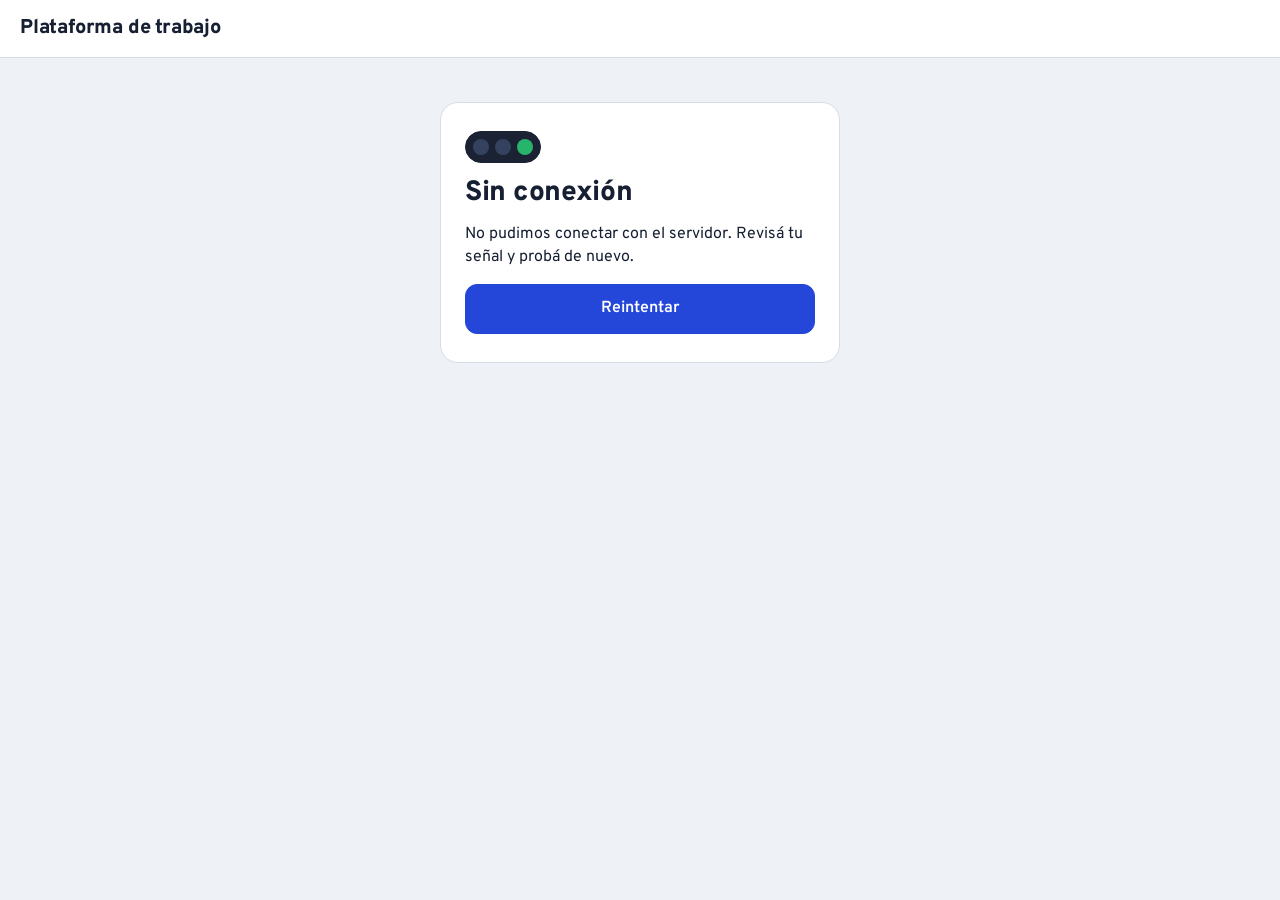
==== commit 9c40b26d: "Preliquidación: la planilla del mes que viene dice que todavía no empezó En la planilla del mes que " ====
--- a/sitio/index.html
+++ b/sitio/index.html
@@ -386,6 +386,24 @@
 .tabla-liq .chips{min-width:150px}
 .tabla-liq td .sub{display:block;font-size:13px;font-weight:400;white-space:normal}
 .tabla-liq td:first-child .sub{white-space:nowrap}
+/* Preliquidación: lo previsto del mes contra lo cumplido. La barra es el avance; la marca, dónde debería ir con los turnos ya cerrados. */
+.liq-barra{display:flex;flex-wrap:wrap;align-items:center;justify-content:space-between;gap:12px}
+.liq-resumen{display:flex;flex-direction:column;gap:14px;padding:18px 20px 20px}
+.cifras{display:grid;grid-template-columns:repeat(auto-fit,minmax(200px,1fr));gap:14px 32px}
+.cifra-t{font-size:14px;font-weight:600;color:var(--tinta-2)}
+.cifra{font-family:var(--display);font-weight:800;font-size:30px;line-height:1.2;letter-spacing:-.01em}
+.avance{position:relative;display:block;height:10px;min-width:128px}
+.avance.grande{height:16px}
+.av-pista{position:absolute;inset:0;overflow:hidden;border-radius:999px;background:var(--fondo);box-shadow:inset 0 0 0 1px var(--linea)}
+.av-esp,.av-hecho{position:absolute;left:0;top:0;bottom:0}
+.av-esp{background:var(--linea)}
+.av-hecho{background:var(--accion)}
+.av-marca{position:absolute;top:-3px;bottom:-3px;width:2px;margin-left:-1px;border-radius:1px;background:var(--tinta)}
+.av-pie{display:flex;flex-wrap:wrap;align-items:baseline;gap:2px 8px;margin-top:7px}
+.liq-pie{font-size:15px}
+.liq-notas{display:flex;flex-wrap:wrap;gap:6px}
+.desvios{display:flex;flex-direction:column;align-items:flex-start;gap:5px}
+.tabla-liq .c-avance{min-width:176px}
 .form-alta fieldset.campo{align-self:stretch}
 .form-alta .campo legend{margin-bottom:6px}
 .form-alta .dias span{height:42px}
@@ -529,6 +547,6 @@
 </section>
 <main id="vista"></main>
 <div id="aviso" role="status" aria-live="polite"></div>
-<script src="app.aebdb4f257a4.js"></script>
+<script src="app.eb8a2f7eff89.js"></script>
 </body>
 </html>
